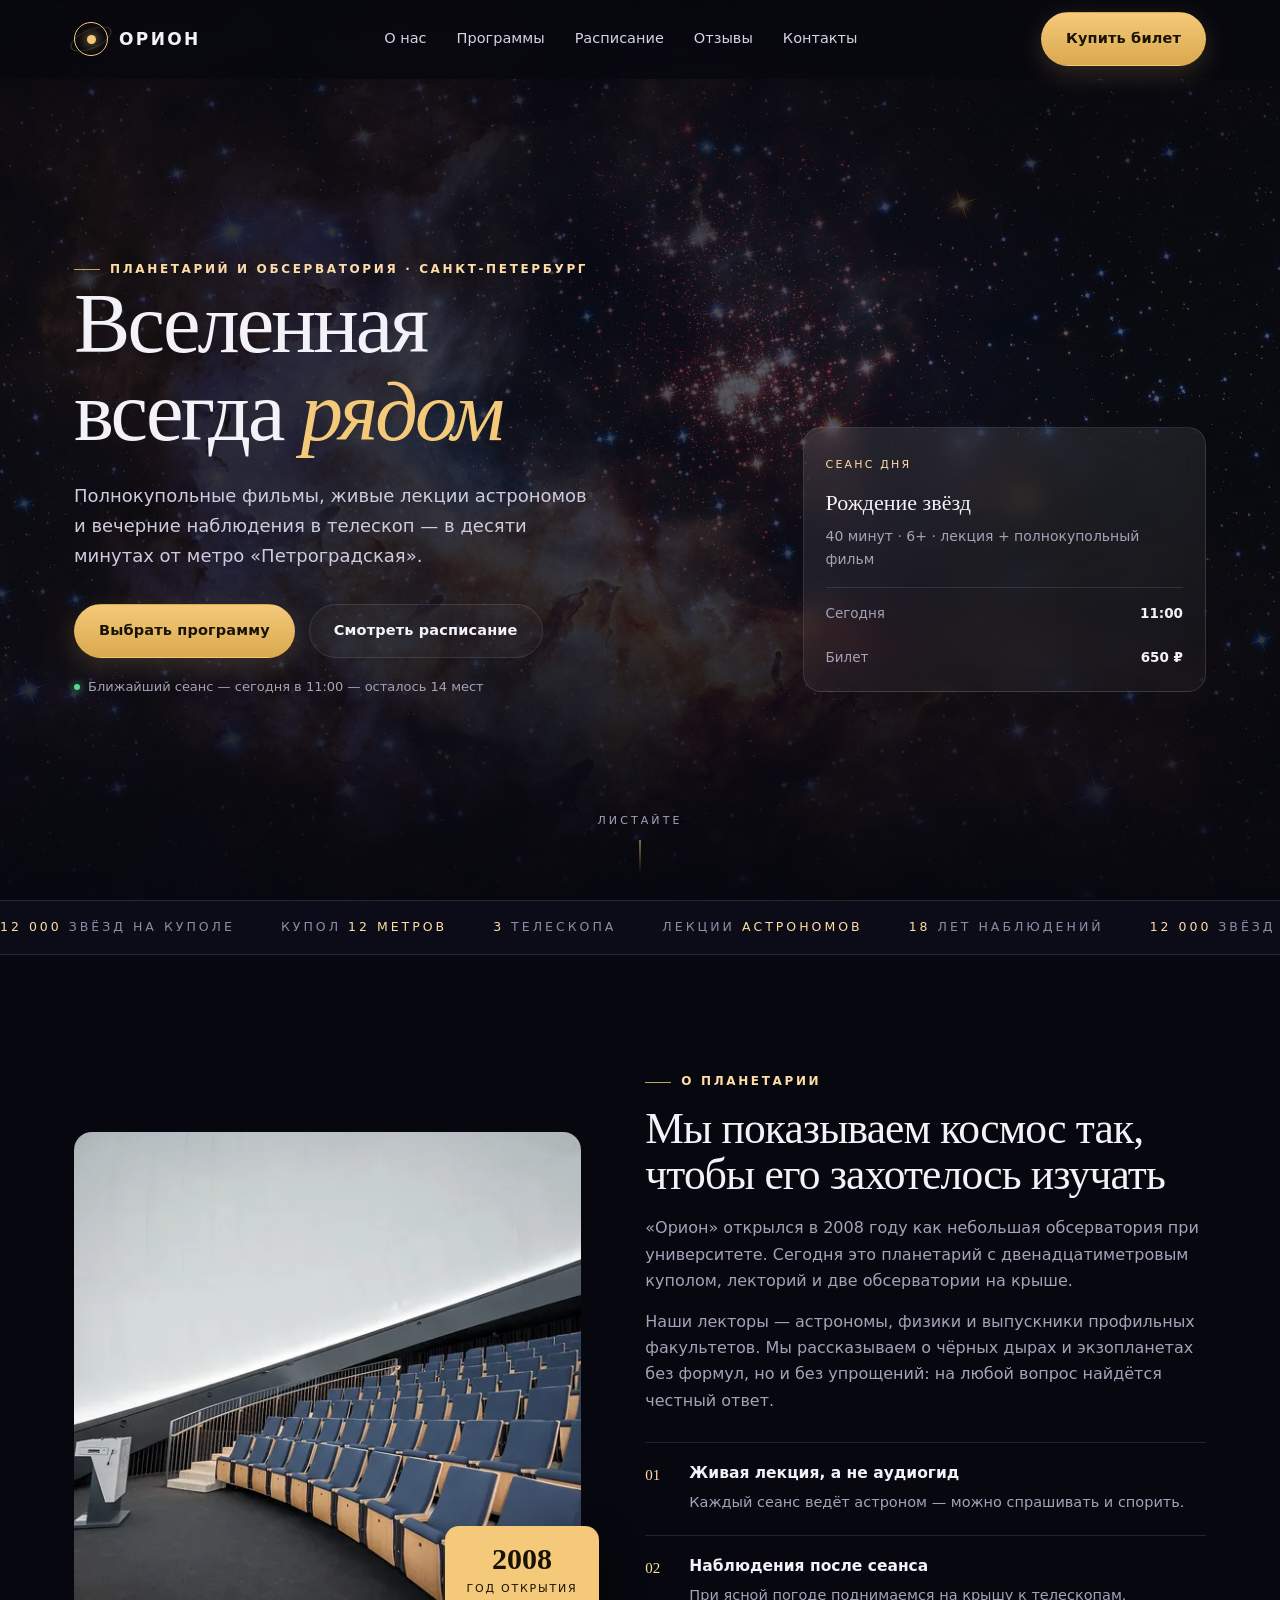
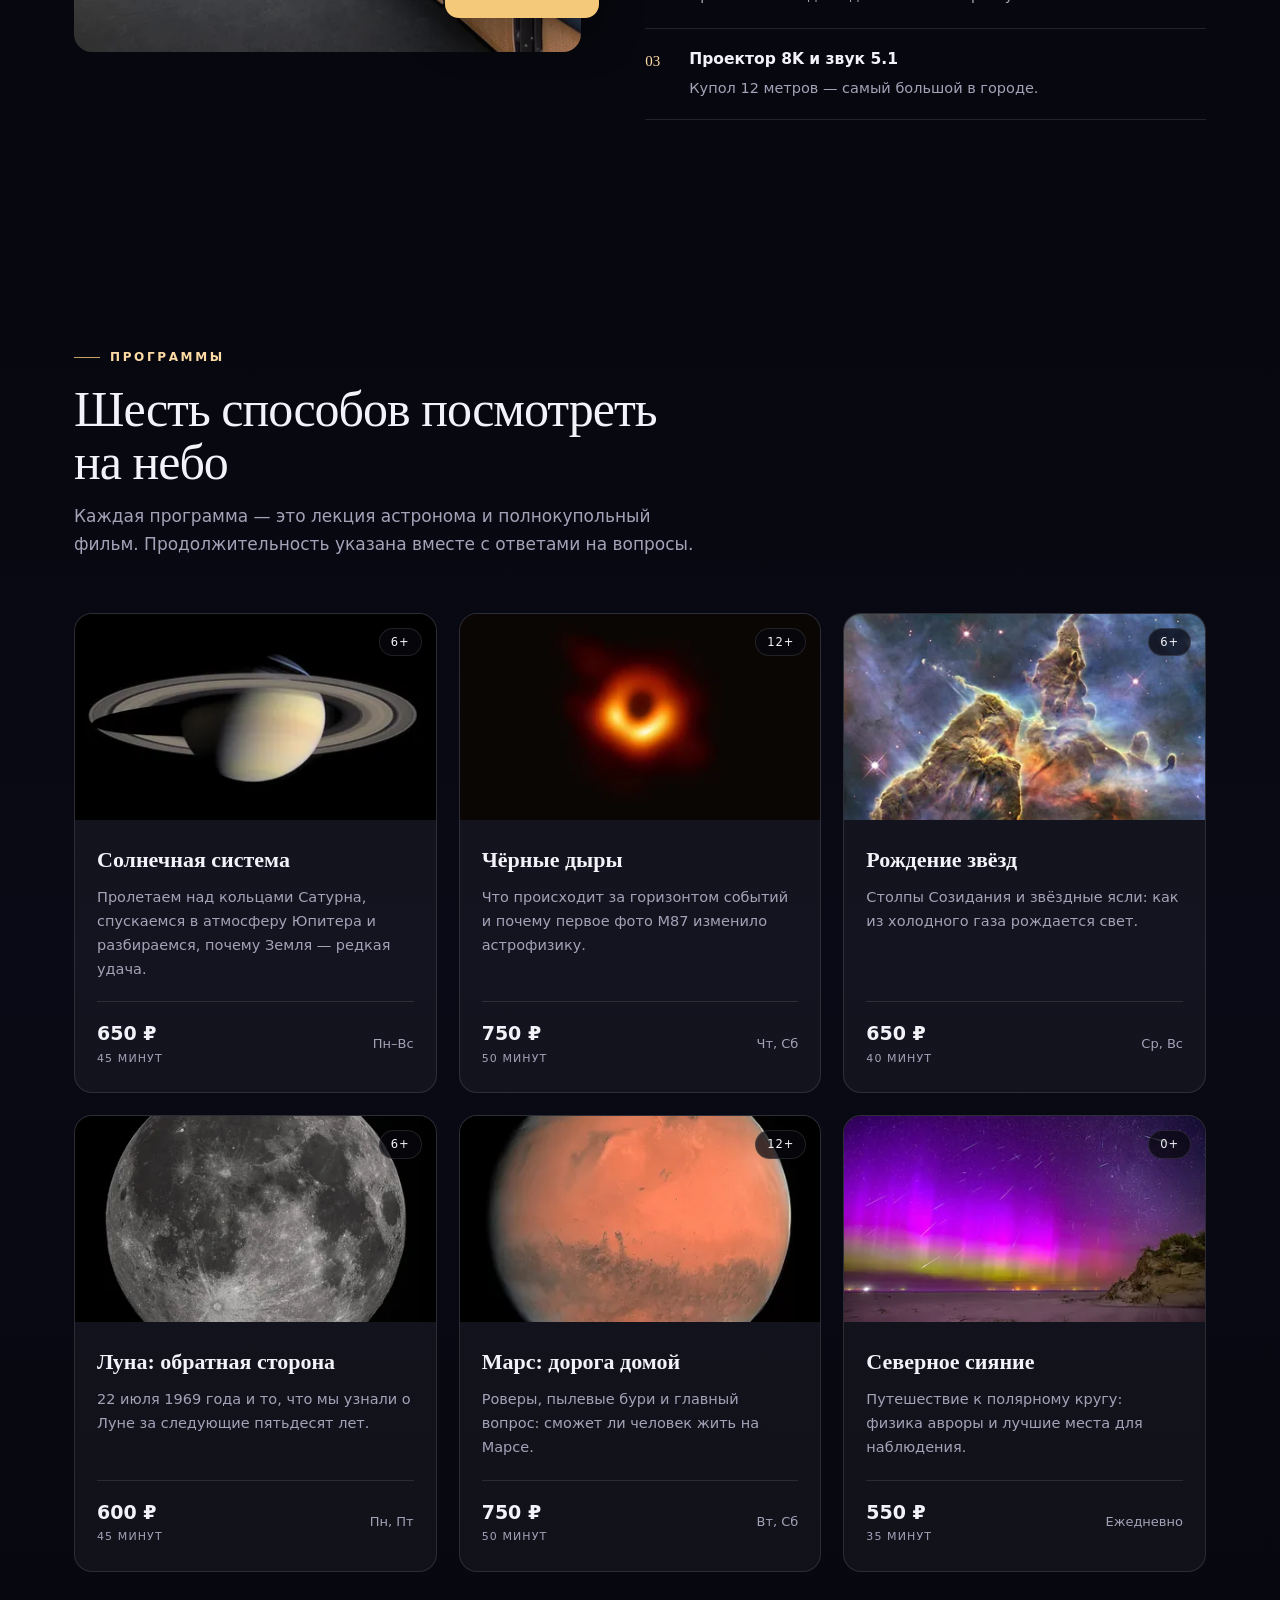
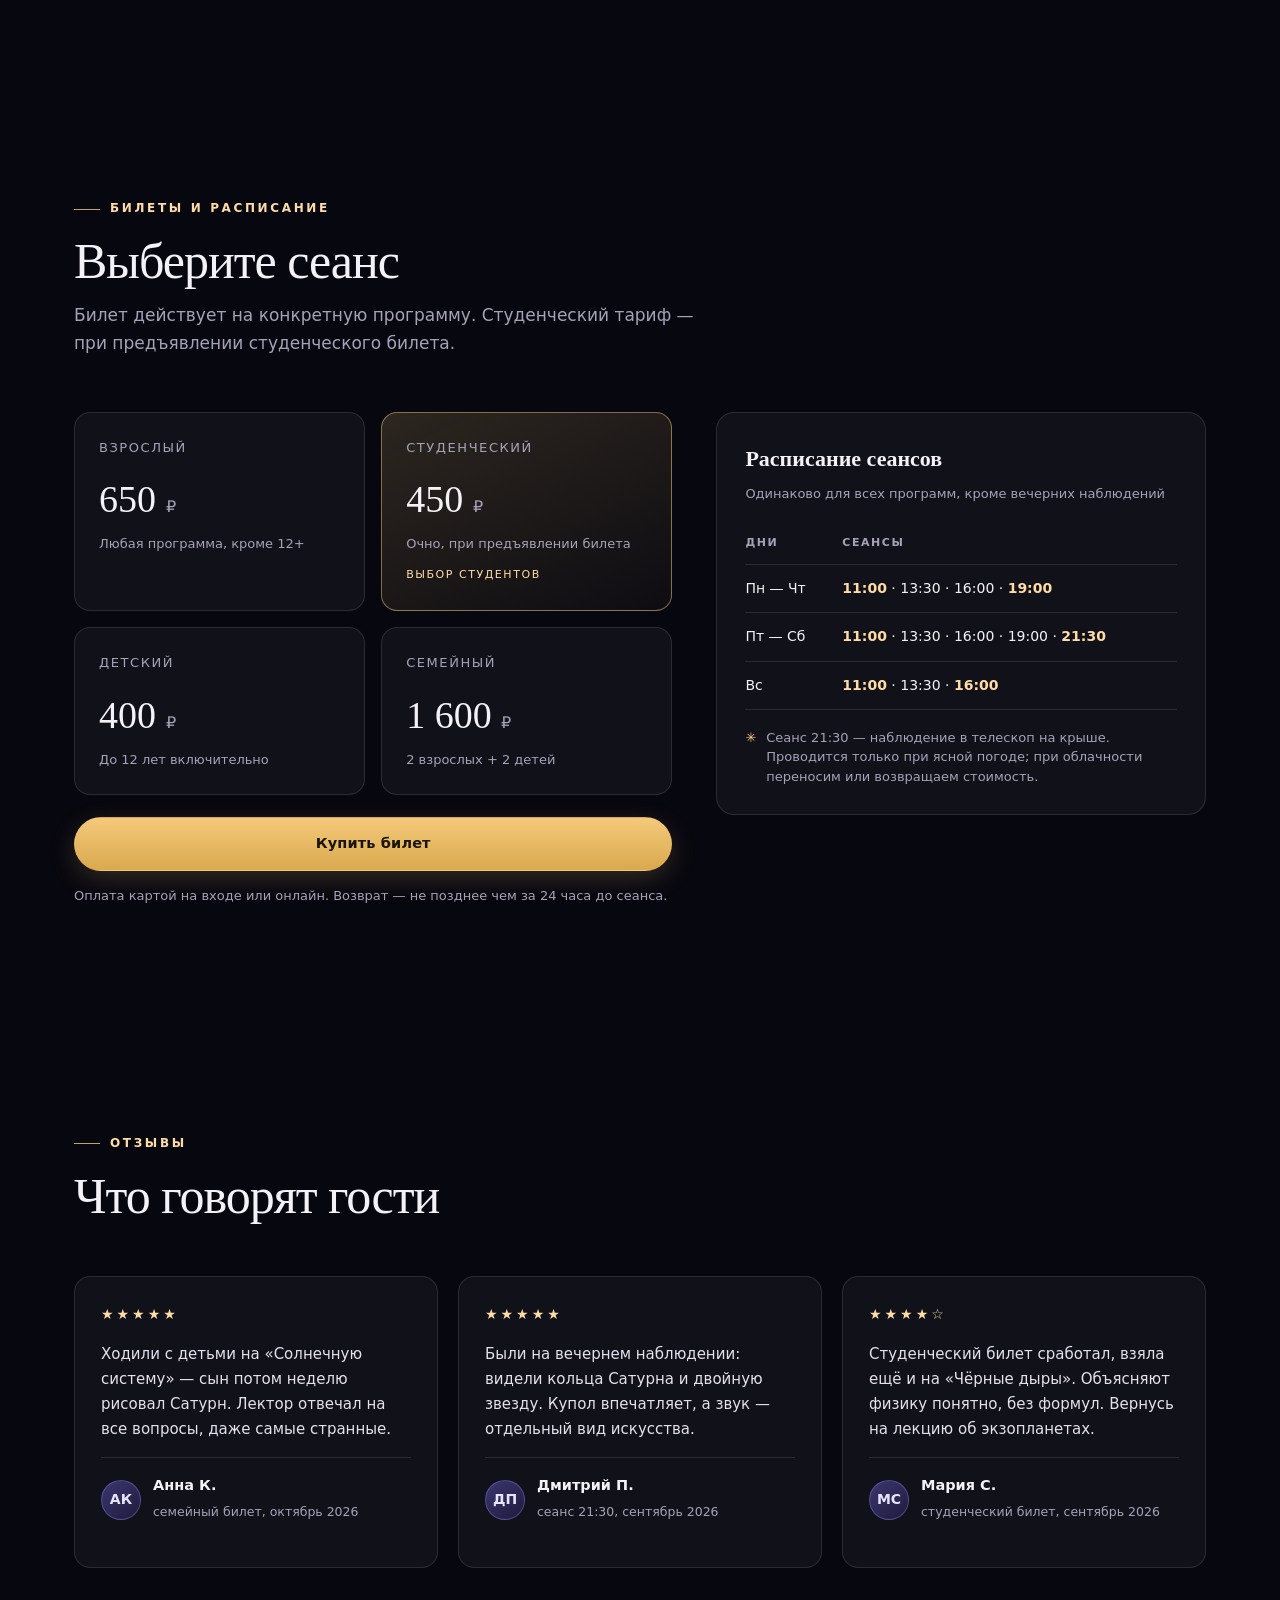
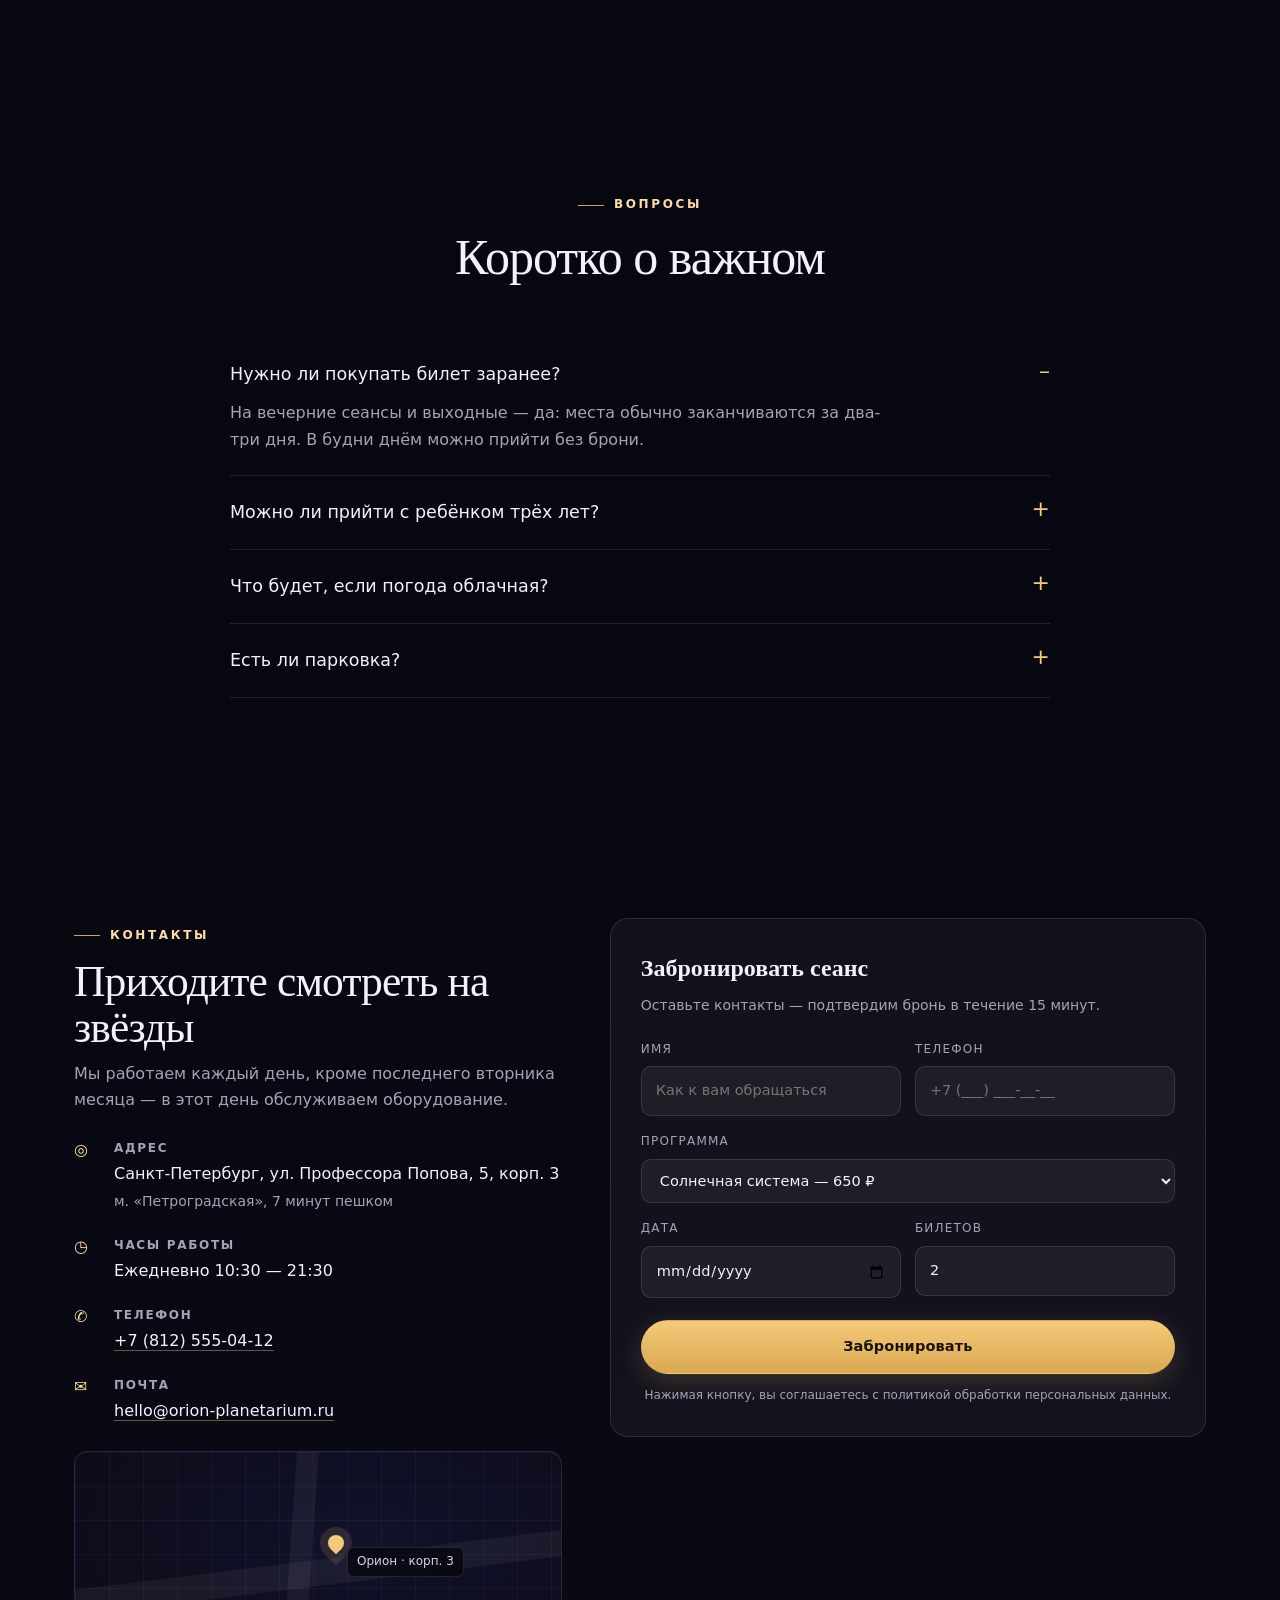
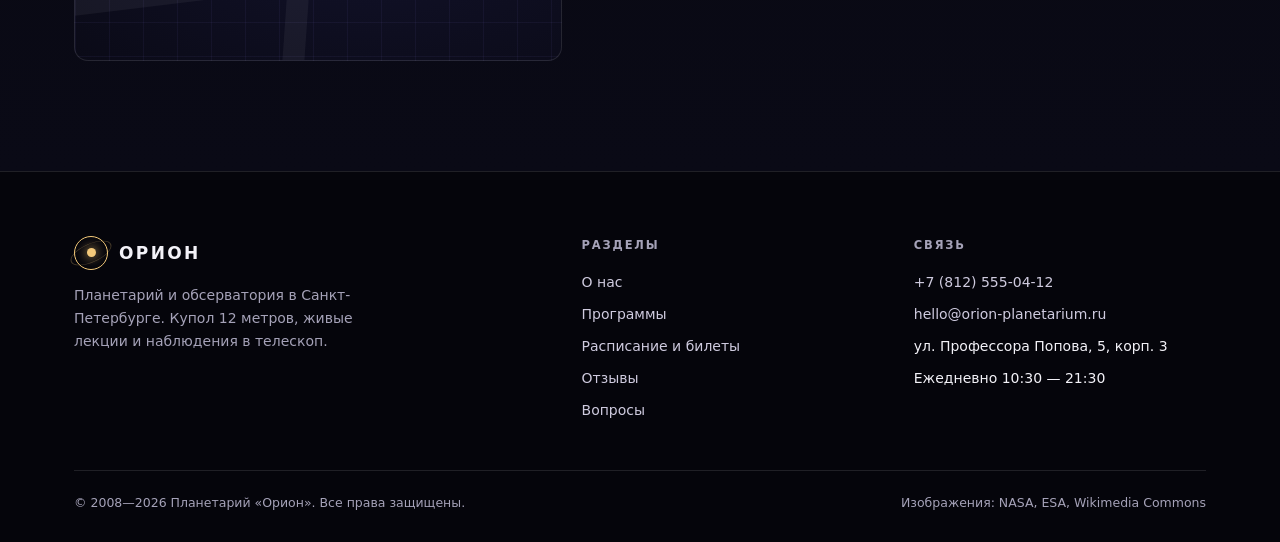
==== index.html @ 521458bb "внесены изменения в соответствии с прошлой работой" ====
<!DOCTYPE html>
<html lang="ru">
<head>
<meta charset="UTF-8">
<meta name="viewport" content="width=device-width, initial-scale=1.0">
<title>Планетарий «Орион» — вселенная всегда рядом</title>
<meta name="description" content="Планетарий и обсерватория «Орион» в Санкт-Петербурге: шесть полнокупольных программ, живые лекции астрономов и вечерние наблюдения в телескоп. Билеты от 400 ₽.">
<link rel="canonical" href="https://orion-planetarium.ru/">
<meta property="og:type" content="website">
<meta property="og:locale" content="ru_RU">
<meta property="og:site_name" content="Планетарий «Орион»">
<meta property="og:title" content="Планетарий «Орион» — вселенная всегда рядом">
<meta property="og:description" content="Шесть полнокупольных программ, лекции астрономов и наблюдения в телескоп. Санкт-Петербург, ул. Профессора Попова, 5.">
<meta property="og:image" content="https://orion-planetarium.ru/assets/og-orion.jpg">
<meta property="og:image:width" content="1200">
<meta property="og:image:height" content="630">
<meta property="og:image:alt" content="Туманность Вестерлунд 2 — звёздное небо в изображении планетария «Орион»">
<meta property="og:url" content="https://orion-planetarium.ru/">
<meta name="twitter:card" content="summary_large_image">
<meta name="twitter:title" content="Планетарий «Орион» — вселенная всегда рядом">
<meta name="twitter:description" content="Шесть полнокупольных программ, лекции астрономов и наблюдения в телескоп. Санкт-Петербург.">
<meta name="twitter:image" content="https://orion-planetarium.ru/assets/og-orion.jpg">
<meta name="twitter:image:alt" content="Туманность Вестерлунд 2 — звёздное небо в изображении планетария «Орион»">
<meta name="theme-color" content="#07070F">
<script type="application/ld+json">
{
  "@context": "https://schema.org",
  "@type": "LocalBusiness",
  "@id": "https://orion-planetarium.ru/#business",
  "name": "Планетарий «Орион»",
  "url": "https://orion-planetarium.ru/",
  "description": "Планетарий и обсерватория в Санкт-Петербурге",
  "image": "https://orion-planetarium.ru/assets/og-orion.jpg",
  "telephone": "+7-812-555-04-12",
  "email": "hello@orion-planetarium.ru",
  "address": {
    "@type": "PostalAddress",
    "streetAddress": "ул. Профессора Попова, 5, корп. 3",
    "addressLocality": "Санкт-Петербург",
    "addressRegion": "Санкт-Петербург",
    "addressCountry": "RU"
  },
  "openingHours": "Mo-Su 10:30-21:30",
  "priceRange": "400-1600 RUB",
  "currenciesAccepted": "RUB",
  "paymentAccepted": "Наличные, банковская карта",
  "publicAccess": true
}
</script>
<style>
  :root{
    --bg:#07070F;
    --bg-2:#0C0C18;
    --surface:rgba(255,255,255,.045);
    --surface-2:rgba(255,255,255,.075);
    --line:rgba(255,255,255,.11);
    --text:#F3F2F8;
    --muted:#A5A2B8;
    --gold:#F4C97A;
    --gold-text:#FFDCA6; /* осветлённый акцент для мелкого текста: 14.7:1 на --bg */
    --gold-deep:#D9A94E;
    --violet:#9B8CFF;
    --radius:18px;
    --max:1180px;
  }
  *{margin:0;padding:0;box-sizing:border-box}
  html{scroll-behavior:smooth}
  body{
    background:var(--bg);
    color:var(--text);
    font-family:"Segoe UI",system-ui,-apple-system,Roboto,Arial,sans-serif;
    font-size:16px;
    line-height:1.65;
    -webkit-font-smoothing:antialiased;
    overflow-x:hidden;
  }
  img{display:block;max-width:100%}
  picture{display:contents}
  a{color:inherit;text-decoration:none}
  button{font:inherit;cursor:pointer}
  .wrap{width:100%;max-width:var(--max);margin:0 auto;padding:0 24px}
  section[id]{scroll-margin-top:96px}
  .skip-link{
    position:fixed;top:10px;left:10px;z-index:100;
    padding:12px 18px;border-radius:10px;background:var(--gold);color:#1A1408;
    font-weight:600;transform:translateY(-160%);transition:transform .2s;
  }
  .skip-link:focus-visible{transform:none}
  .display{font-family:Georgia,"Times New Roman",serif;font-weight:400;letter-spacing:-.02em;line-height:1.05}
  .eyebrow{
    display:inline-flex;align-items:center;gap:10px;
    font-size:12px;letter-spacing:.22em;text-transform:uppercase;
    color:var(--gold-text);font-weight:600;
  }
  .eyebrow::before{content:"";width:26px;height:1px;background:var(--gold);opacity:.8}
  .section{padding:110px 0;position:relative}
  .section-head{max-width:640px;margin-bottom:54px}
  .section-head h2{font-size:clamp(30px,4vw,50px);margin:16px 0 14px}
  .section-head p{color:var(--muted);font-size:17px}

  /* ---------- HEADER ---------- */
  header{
    position:fixed;top:0;left:0;right:0;z-index:50;
    background:rgba(7,7,15,.72);
    backdrop-filter:blur(14px);
    -webkit-backdrop-filter:blur(14px);
    border-bottom:1px solid transparent;
    transition:background .3s,border-color .3s;
  }
  header.scrolled{background:rgba(7,7,15,.94);border-bottom-color:var(--line)}
  .nav{display:flex;align-items:center;justify-content:space-between;height:78px;gap:28px}
  .logo{display:flex;align-items:center;gap:11px;font-weight:600;letter-spacing:.02em}
  .logo .mark{
    width:34px;height:34px;border-radius:50%;
    border:1px solid var(--gold);
    display:grid;place-items:center;position:relative;
  }
  .logo .mark::after{content:"";width:9px;height:9px;border-radius:50%;background:var(--gold);box-shadow:0 0 12px var(--gold)}
  .logo .mark::before{content:"";position:absolute;inset:-6px;border-radius:50%;border:1px solid rgba(244,201,122,.28);transform:rotate(-24deg) scaleY(.42)}
  .logo b{font-size:17px;letter-spacing:.14em;text-transform:uppercase}
  nav ul{display:flex;gap:30px;list-style:none;font-size:14.5px;color:#D6D3E4}
  nav a{position:relative;padding:6px 0;transition:color .2s}
  nav a::after{content:"";position:absolute;left:0;bottom:0;height:1px;width:0;background:var(--gold);transition:width .25s}
  nav a:hover{color:var(--gold)}
  nav a:hover::after{width:100%}
  .btn{
    display:inline-flex;align-items:center;justify-content:center;gap:9px;
    padding:14px 24px;border-radius:999px;border:1px solid transparent;
    font-size:14.5px;font-weight:600;letter-spacing:.01em;
    transition:transform .2s,background .2s,border-color .2s,color .2s;
    white-space:nowrap;
  }
  .btn-gold{background:linear-gradient(180deg,var(--gold),var(--gold-deep));color:#1A1408;box-shadow:0 8px 26px rgba(244,201,122,.18)}
  .btn-gold:hover{transform:translateY(-2px);box-shadow:0 12px 30px rgba(244,201,122,.3)}
  .btn-ghost{border-color:var(--line);color:var(--text);background:rgba(255,255,255,.03)}
  .btn-ghost:hover{border-color:rgba(244,201,122,.6);color:var(--gold)}
  .burger{display:none;background:none;border:1px solid var(--line);border-radius:10px;padding:9px 11px;color:var(--text)}
  .burger span{display:block;width:20px;height:2px;background:currentColor;margin:4px 0;transition:.25s}

  /* ---------- HERO ---------- */
  .hero{
    position:relative;min-height:100vh;display:flex;align-items:center;
    padding:130px 0 80px;overflow:hidden;
  }
  .hero-bg{position:absolute;inset:0;z-index:0}
  .hero-bg img{width:100%;height:100%;object-fit:cover;object-position:center 40%;opacity:.62}
  .hero-bg::after{
    content:"";position:absolute;inset:0;
    background:
      radial-gradient(900px 520px at 18% 42%,rgba(7,7,15,.55),transparent 70%),
      linear-gradient(180deg,rgba(7,7,15,.86) 0%,rgba(7,7,15,.42) 42%,rgba(7,7,15,.96) 100%);
  }
  .hero .wrap{position:relative;z-index:2;display:grid;grid-template-columns:1.25fr .75fr;gap:56px;align-items:end}
  .hero h1{font-size:clamp(44px,6.6vw,86px);letter-spacing:-.035em}
  .hero h1 em{font-style:italic;color:var(--gold)}
  .hero p.lead{margin:24px 0 34px;max-width:520px;color:#CFCBDF;font-size:18px}
  .hero-actions{display:flex;gap:14px;flex-wrap:wrap;align-items:center}
  .hero-note{font-size:13px;color:var(--muted);margin-top:18px;display:flex;gap:8px;align-items:flex-start}
  .hero-note i{width:6px;height:6px;border-radius:50%;background:#59D68E;box-shadow:0 0 8px #59D68E;display:inline-block;flex:none;margin-top:8px}
  .next-card{
    background:linear-gradient(160deg,rgba(255,255,255,.10),rgba(255,255,255,.03));
    border:1px solid var(--line);border-radius:var(--radius);
    padding:22px;backdrop-filter:blur(12px);
    align-self:end;margin-bottom:6px;
  }
  .next-card .tag{font-size:11px;letter-spacing:.2em;text-transform:uppercase;color:var(--gold-text)}
  .next-card h2{font-family:Georgia,serif;font-weight:400;font-size:22px;margin:8px 0 4px}
  .next-card .meta{display:flex;justify-content:space-between;color:var(--muted);font-size:13.5px;border-top:1px solid var(--line);margin-top:16px;padding-top:14px}
  .next-card .meta b{color:var(--text);font-weight:600}
  .scroll-hint{position:absolute;left:50%;bottom:26px;transform:translateX(-50%);font-size:11px;letter-spacing:.28em;text-transform:uppercase;color:var(--muted);z-index:2}
  .scroll-hint::after{content:"";display:block;width:1px;height:34px;margin:10px auto 0;background:linear-gradient(var(--gold),transparent)}
  a:focus-visible,button:focus-visible,input:focus-visible,select:focus-visible,textarea:focus-visible,summary:focus-visible{
    outline:2px solid var(--gold-text);outline-offset:3px;
  }
  .reveal{opacity:0;transform:translateY(26px);transition:opacity .7s ease,transform .7s cubic-bezier(.22,1,.36,1)}
  .reveal.is-visible{opacity:1;transform:none}
  @media (prefers-reduced-motion:reduce){
    *,*::before,*::after{animation-duration:.01ms !important;animation-iteration-count:1 !important;transition-duration:.01ms !important;scroll-behavior:auto !important}
    .reveal{opacity:1;transform:none}
  }
  /* Если JS отключён, секции не должны оставаться невидимыми */
  </style>
  <noscript><style>.reveal{opacity:1;transform:none}</style></noscript>
  <style>

  /* ---------- TICKER ---------- */
  .ticker{border-top:1px solid var(--line);border-bottom:1px solid var(--line);background:var(--bg-2);overflow:hidden;padding:16px 0}
  .ticker-track{display:flex;gap:46px;width:max-content;animation:slide 34s linear infinite}
  .ticker span{font-size:12.5px;letter-spacing:.24em;text-transform:uppercase;color:#8F8BA6;white-space:nowrap}
  .ticker span b{color:var(--gold-text);font-weight:500}
  @keyframes slide{to{transform:translateX(-50%)}}

  /* ---------- ABOUT ---------- */
  .about-grid{display:grid;grid-template-columns:.95fr 1.05fr;gap:64px;align-items:center}
  .about-media{position:relative}
  .about-media img{border-radius:var(--radius);width:100%;height:520px;object-fit:cover;filter:saturate(.92)}
  .about-media .badge{
    position:absolute;right:-18px;bottom:34px;background:var(--gold);color:#191307;
    padding:18px 22px;border-radius:14px;text-align:center;box-shadow:0 18px 40px rgba(0,0,0,.45);
  }
  .about-media .badge b{display:block;font-family:Georgia,serif;font-size:30px;line-height:1}
  .about-media .badge span{font-size:11px;letter-spacing:.16em;text-transform:uppercase}
  .about-body h2{font-size:clamp(28px,3.4vw,44px);margin:14px 0 18px}
  .about-body p{color:var(--muted);margin-bottom:14px}
  .features{list-style:none;margin-top:28px;display:grid;gap:2px}
  .features li{display:flex;gap:16px;align-items:flex-start;padding:18px 0;border-top:1px solid var(--line)}
  .features li:last-child{border-bottom:1px solid var(--line)}
  .features .num{font-family:Georgia,serif;color:var(--gold-text);font-size:15px;min-width:28px;padding-top:2px}
  .features b{display:block;font-size:15.5px;margin-bottom:2px}
  .features span{color:var(--muted);font-size:14.5px}

  /* ---------- PROGRAMS ---------- */
  #programs{background:linear-gradient(180deg,var(--bg) 0%,#0A0A16 50%,var(--bg) 100%)}
  .cards{display:grid;grid-template-columns:repeat(3,1fr);gap:22px}
  .card{
    background:var(--surface);border:1px solid var(--line);border-radius:var(--radius);
    overflow:hidden;display:flex;flex-direction:column;
    transition:transform .3s,border-color .3s,background .3s;
  }
  .card:hover{transform:translateY(-6px);border-color:rgba(244,201,122,.45);background:var(--surface-2)}
  .card .thumb{position:relative;height:206px;overflow:hidden;background:#111}
  .card .thumb img{width:100%;height:100%;object-fit:cover;transition:transform .8s ease}
  .card:hover .thumb img{transform:scale(1.06)}
  .card .age{
    position:absolute;top:14px;right:14px;background:rgba(7,7,15,.72);
    border:1px solid var(--line);padding:4px 11px;border-radius:999px;font-size:11.5px;letter-spacing:.08em;
  }
  .card .body{padding:22px 22px 24px;display:flex;flex-direction:column;flex:1}
  .card h3{font-family:Georgia,serif;font-size:22px;margin-bottom:8px}
  .card p{color:var(--muted);font-size:14.5px;flex:1}
  .card .foot{display:flex;align-items:center;justify-content:space-between;margin-top:20px;padding-top:16px;border-top:1px solid var(--line)}
  .card .price{font-size:19px;font-weight:600}
  .card .price small{display:block;font-size:11px;color:var(--muted);font-weight:400;letter-spacing:.1em;text-transform:uppercase}
  .card .time{font-size:13px;color:var(--muted)}

  /* ---------- SCHEDULE / TICKETS ---------- */
  .tickets-grid{display:grid;grid-template-columns:1.1fr .9fr;gap:44px;align-items:start}
  .plans{display:grid;grid-template-columns:1fr 1fr;gap:16px}
  .plan{border:1px solid var(--line);border-radius:16px;padding:24px;background:var(--surface);transition:.25s}
  .plan:hover{border-color:rgba(244,201,122,.4)}
  .plan.featured{background:linear-gradient(155deg,rgba(244,201,122,.16),rgba(244,201,122,.03));border-color:rgba(244,201,122,.5)}
  .plan .name{font-size:13px;letter-spacing:.12em;text-transform:uppercase;color:var(--muted)}
  .plan .amount{font-family:Georgia,serif;font-size:38px;margin:10px 0 2px}
  .plan .amount small{font-size:16px;color:var(--muted);font-family:"Segoe UI",sans-serif}
  .plan .cond{font-size:13px;color:var(--muted)}
  .plan .flag{display:inline-block;margin-top:12px;font-size:11px;letter-spacing:.14em;text-transform:uppercase;color:var(--gold-text)}
  .schedule{background:var(--surface);border:1px solid var(--line);border-radius:var(--radius);padding:28px}
  .schedule h3{font-family:Georgia,serif;font-size:22px;margin-bottom:6px}
  .schedule .hint{font-size:13px;color:var(--muted);margin-bottom:18px}
  table{width:100%;border-collapse:collapse;font-size:14px}
  th,td{text-align:left;padding:12px 16px 12px 0;border-bottom:1px solid var(--line)}
  th:last-child,td:last-child{padding-right:0}
  td:first-child{white-space:nowrap}
  th{font-size:11px;letter-spacing:.14em;text-transform:uppercase;color:var(--muted);font-weight:600}
  td b{font-weight:600;color:var(--gold-text)}
  .schedule .note{display:flex;gap:10px;margin-top:18px;font-size:13px;color:var(--muted);line-height:1.5}
  .schedule .note i{color:var(--gold);font-style:normal}
  .cta-row{display:flex;gap:12px;margin-top:22px;flex-wrap:wrap}
  .cta-row .btn{flex:1}

  /* ---------- REVIEWS ---------- */
  .reviews{display:grid;grid-template-columns:repeat(3,1fr);gap:20px}
  .review{background:var(--surface);border:1px solid var(--line);border-radius:16px;padding:26px;display:flex;flex-direction:column;gap:16px}
  .review .stars{color:var(--gold-text);letter-spacing:3px;font-size:14px}
  .review blockquote{font-size:15px;color:#E4E1EE;flex:1}
  .review .who{display:flex;align-items:center;gap:12px;border-top:1px solid var(--line);padding-top:16px}
  .avatar{width:40px;height:40px;border-radius:50%;display:grid;place-items:center;font-size:14px;font-weight:600;background:linear-gradient(140deg,#3B3670,#1E1B3A);color:#E7E3FF;border:1px solid rgba(155,140,255,.35)}
  .review .who b{display:block;font-size:14.5px}
  .review .who span{font-size:12.5px;color:var(--muted)}

  /* ---------- FAQ ---------- */
  .faq{max-width:820px;margin:0 auto}
  details{border-bottom:1px solid var(--line);padding:22px 0}
  details summary{
    list-style:none;cursor:pointer;display:flex;justify-content:space-between;gap:20px;
    font-size:17.5px;font-weight:500;
  }
  details summary::-webkit-details-marker{display:none}
  details summary::after{content:"+";color:var(--gold);font-size:22px;line-height:1;transition:transform .25s}
  details[open] summary::after{content:"–"}
  details p{color:var(--muted);margin-top:12px;max-width:660px}

  /* ---------- CONTACTS ---------- */
  #contacts{background:linear-gradient(180deg,var(--bg),#0A0A16)}
  .contacts-grid{display:grid;grid-template-columns:.9fr 1.1fr;gap:48px;align-items:start}
  .contact-list{list-style:none;margin-top:26px;display:grid;gap:22px}
  .contact-list li{display:grid;grid-template-columns:26px 1fr;gap:14px}
  .contact-list .ico{color:var(--gold-text);font-size:16px;line-height:1.4}
  .contact-list b{display:block;font-size:12px;letter-spacing:.14em;text-transform:uppercase;color:var(--muted);font-weight:600;margin-bottom:2px}
  .contact-list a{border-bottom:1px solid rgba(244,201,122,.4)}
  .map{margin-top:26px;height:210px;border-radius:14px;border:1px solid var(--line);position:relative;overflow:hidden;background:
      linear-gradient(rgba(155,140,255,.06) 1px,transparent 1px) 0 0/100% 34px,
      linear-gradient(90deg,rgba(155,140,255,.06) 1px,transparent 1px) 0 0/34px 100%,
      radial-gradient(400px 200px at 60% 40%,#12122A,#0A0A16)}
  .map .road{position:absolute;left:-10%;top:52%;width:120%;height:26px;background:rgba(255,255,255,.05);transform:rotate(-7deg)}
  .map .road.v{left:44%;top:-10%;width:22px;height:130%;transform:rotate(4deg)}
  .map .pin{position:absolute;left:52%;top:40%;width:16px;height:16px;border-radius:50% 50% 50% 0;background:var(--gold);transform:rotate(-45deg);box-shadow:0 0 0 8px rgba(244,201,122,.12)}
  .map .label{position:absolute;left:56%;top:46%;font-size:12px;color:#D9D5E8;background:rgba(7,7,15,.8);padding:4px 9px;border-radius:6px;border:1px solid var(--line)}
  form{background:var(--surface);border:1px solid var(--line);border-radius:var(--radius);padding:30px}
  form h3{font-family:Georgia,serif;font-size:24px;margin-bottom:6px}
  form p.sub{color:var(--muted);font-size:14px;margin-bottom:22px}
  .field{margin-bottom:16px}
  .field label{display:block;font-size:12px;letter-spacing:.1em;text-transform:uppercase;color:var(--muted);margin-bottom:7px}
  .field input,.field select,.field textarea{
    width:100%;background:rgba(255,255,255,.05);border:1px solid var(--line);
    border-radius:10px;padding:12px 14px;color:var(--text);font:inherit;font-size:14.5px;
    transition:border-color .2s,background .2s;
  }
  .field input:focus,.field select:focus,.field textarea:focus{border-color:var(--gold);background:rgba(244,201,122,.06)}
  .row2{display:grid;grid-template-columns:1fr 1fr;gap:14px}
  form .btn{width:100%;margin-top:6px}
  form .privacy{font-size:12px;color:var(--muted);margin-top:12px;text-align:center}

  /* ---------- FOOTER ---------- */
  footer{border-top:1px solid var(--line);padding:64px 0 28px;background:#05050B}
  .foot-grid{display:grid;grid-template-columns:1.6fr 1fr 1fr;gap:40px}
  footer .logo{margin-bottom:14px}
  footer p{color:var(--muted);font-size:14px;max-width:280px}
  footer h4{font-size:11.5px;letter-spacing:.16em;text-transform:uppercase;color:var(--muted);margin-bottom:16px}
  footer ul{list-style:none;display:grid;gap:9px;font-size:14px}
  footer ul a{color:#CFCBDF;transition:color .2s}
  footer ul a:hover{color:var(--gold)}
  .foot-bottom{display:flex;justify-content:space-between;gap:20px;border-top:1px solid var(--line);margin-top:48px;padding-top:22px;font-size:12.5px;color:var(--muted);flex-wrap:wrap}

  /* ---------- RESPONSIVE ---------- */
  .next-card-slot{display:none}
  .next-card-slot:not(:empty){
    display:block;width:100%;max-width:var(--max);margin:0 auto;padding:0 24px 6px;
  }
  .next-card-slot .next-card{max-width:460px;margin:0}
  @media (max-width:1024px){
    .hero .wrap{grid-template-columns:1fr;gap:34px}
    .next-card{max-width:420px}
    .about-grid,.tickets-grid,.contacts-grid{grid-template-columns:1fr;gap:36px}
    .about-media img{height:400px}
    .cards,.reviews{grid-template-columns:1fr 1fr}
    .foot-grid{grid-template-columns:1fr 1fr}
  }
  @media (max-width:760px){
    .section{padding:72px 0}
    nav{position:absolute;top:78px;left:0;right:0;background:#08080F;border-bottom:1px solid var(--line);display:none}
    nav.open{display:block}
    nav ul{flex-direction:column;gap:0;padding:10px 24px 18px}
    nav li{border-bottom:1px solid var(--line)}
    nav a{display:block;padding:14px 0}
    .burger{display:block}
    .nav > .btn{display:none}
    .hero{padding-top:110px;min-height:auto}
    .hero h1{font-size:44px}
    .cards,.reviews,.plans,.row2{grid-template-columns:1fr}
    .about-media .badge{right:14px}
    .foot-grid{grid-template-columns:1fr}
    .scroll-hint{display:none}
  }
</style>
</head>
<body>

<a class="skip-link" href="#main">Перейти к содержанию</a>

<header id="header">
  <div class="wrap nav">
    <a href="#" class="logo"><span class="mark"></span><b>Орион</b></a>
    <nav id="nav" aria-label="Основная навигация">
      <ul>
        <li><a href="#about">О нас</a></li>
        <li><a href="#programs">Программы</a></li>
        <li><a href="#schedule">Расписание</a></li>
        <li><a href="#reviews">Отзывы</a></li>
        <li><a href="#contacts">Контакты</a></li>
      </ul>
    </nav>
    <a href="#schedule" class="btn btn-gold">Купить билет</a>
    <button class="burger" id="burger" aria-label="Открыть меню" aria-expanded="false" aria-controls="nav"><span></span><span></span><span></span></button>
  </div>
</header>

<main id="main" tabindex="-1">

<section class="hero" aria-labelledby="hero-title">
  <div class="hero-bg">
    <picture>
      <source type="image/webp" srcset="assets/hero-960.webp 960w, assets/hero-1920.webp 1920w" sizes="100vw">
      <img src="assets/hero.jpg" alt="Туманность Вестерлунд 2" width="1920" height="1439" fetchpriority="high" decoding="async">
    </picture>
  </div>
  <div class="wrap">
    <div>
      <span class="eyebrow">Планетарий и обсерватория · Санкт-Петербург</span>
      <h1 class="display" id="hero-title">Вселенная<br>всегда <em>рядом</em></h1>
      <p class="lead">Полнокупольные фильмы, живые лекции астрономов и вечерние наблюдения в телескоп — в десяти минутах от метро «Петроградская».</p>
      <div class="hero-actions">
        <a href="#programs" class="btn btn-gold">Выбрать программу</a>
        <a href="#schedule" class="btn btn-ghost">Смотреть расписание</a>
      </div>
      <div class="hero-note"><i aria-hidden="true"></i> <span id="heroNote">Ближайший сеанс — сегодня в 19:00 — осталось 14 мест</span></div>
    </div>
    <div class="next-card" id="nextCard">
      <span class="tag">Сеанс дня</span>
      <h2 id="nextTitle">Чёрные дыры</h2>
      <p id="nextInfo" style="color:var(--muted);font-size:14px">50 минут · 12+ · лекция + полнокупольный фильм</p>
      <div class="meta"><span id="nextWhen">Сегодня</span><b id="nextTime">19:00</b></div>
      <div class="meta" style="border-top:none;padding-top:6px"><span>Билет</span><b id="nextPrice">750 ₽</b></div>
    </div>
  </div>
  <div class="scroll-hint">Листайте</div>
</section>

<div class="ticker">
  <div class="ticker-track">
    <span><b>12 000</b> звёзд на куполе</span>
    <span>Купол <b>12 метров</b></span>
    <span><b>3</b> телескопа</span>
    <span>Лекции <b>астрономов</b></span>
    <span><b>18</b> лет наблюдений</span>
    <span><b>12 000</b> звёзд на куполе</span>
    <span>Купол <b>12 метров</b></span>
    <span><b>3</b> телескопа</span>
    <span>Лекции <b>астрономов</b></span>
    <span><b>18</b> лет наблюдений</span>
  </div>
</div>

<section class="section reveal" id="about">
  <div class="wrap about-grid">
    <div class="about-media">
      <picture>
        <source type="image/webp" srcset="assets/dome-800.webp 800w, assets/dome-1600.webp 1600w" sizes="(max-width: 1024px) 92vw, 44vw">
        <img src="assets/dome.jpg" alt="Зал планетария с куполом" width="1920" height="1280" loading="lazy" decoding="async">
      </picture>
      <div class="badge"><b>2008</b><span>год открытия</span></div>
    </div>
    <div class="about-body">
      <span class="eyebrow">О планетарии</span>
      <h2 class="display">Мы показываем космос так, чтобы его захотелось изучать</h2>
      <p>«Орион» открылся в 2008 году как небольшая обсерватория при университете. Сегодня это планетарий с двенадцатиметровым куполом, лекторий и две обсерватории на крыше.</p>
      <p>Наши лекторы — астрономы, физики и выпускники профильных факультетов. Мы рассказываем о чёрных дырах и экзопланетах без формул, но и без упрощений: на любой вопрос найдётся честный ответ.</p>
      <ul class="features">
        <li><span class="num">01</span><div><b>Живая лекция, а не аудиогид</b><span>Каждый сеанс ведёт астроном — можно спрашивать и спорить.</span></div></li>
        <li><span class="num">02</span><div><b>Наблюдения после сеанса</b><span>При ясной погоде поднимаемся на крышу к телескопам.</span></div></li>
        <li><span class="num">03</span><div><b>Проектор 8K и звук 5.1</b><span>Купол 12 метров — самый большой в городе.</span></div></li>
      </ul>
    </div>
  </div>
</section>

<section class="section reveal" id="programs">
  <div class="wrap">
    <div class="section-head">
      <span class="eyebrow">Программы</span>
      <h2 class="display">Шесть способов посмотреть на небо</h2>
      <p>Каждая программа — это лекция астронома и полнокупольный фильм. Продолжительность указана вместе с ответами на вопросы.</p>
    </div>
    <div class="cards">
      <article class="card" data-program="solar">
        <div class="thumb">
          <picture>
            <source type="image/webp" srcset="assets/prog-saturn-400.webp 400w, assets/prog-saturn-800.webp 800w" sizes="(max-width: 760px) 92vw, (max-width: 1024px) 46vw, 360px">
            <img src="assets/prog-saturn.jpg" alt="Сатурн и его кольца, снимок аппарата Cassini" width="1280" height="654" loading="lazy" decoding="async">
          </picture>
          <span class="age">6+</span>
        </div>
        <div class="body">
          <h3>Солнечная система</h3>
          <p>Пролетаем над кольцами Сатурна, спускаемся в атмосферу Юпитера и разбираемся, почему Земля — редкая удача.</p>
          <div class="foot"><div class="price">650 ₽<small>45 минут</small></div><span class="time">Пн–Вс</span></div>
        </div>
      </article>
      <article class="card" data-program="blackhole">
        <div class="thumb">
          <picture>
            <source type="image/webp" srcset="assets/prog-blackhole-400.webp 400w, assets/prog-blackhole-800.webp 800w" sizes="(max-width: 760px) 92vw, (max-width: 1024px) 46vw, 360px">
            <img src="assets/prog-blackhole.jpg" alt="Тень чёрной дыры в центре галактики M87" width="1280" height="746" loading="lazy" decoding="async">
          </picture>
          <span class="age">12+</span>
        </div>
        <div class="body">
          <h3>Чёрные дыры</h3>
          <p>Что происходит за горизонтом событий и почему первое фото M87 изменило астрофизику.</p>
          <div class="foot"><div class="price">750 ₽<small>50 минут</small></div><span class="time">Чт, Сб</span></div>
        </div>
      </article>
      <article class="card" data-program="stars">
        <div class="thumb">
          <picture>
            <source type="image/webp" srcset="assets/prog-stars-400.webp 400w, assets/prog-stars-800.webp 800w" sizes="(max-width: 760px) 92vw, (max-width: 1024px) 46vw, 360px">
            <img src="assets/prog-stars.jpg" alt="Столпы Созидания в туманности Киля" width="1280" height="1178" loading="lazy" decoding="async">
          </picture>
          <span class="age">6+</span>
        </div>
        <div class="body">
          <h3>Рождение звёзд</h3>
          <p>Столпы Созидания и звёздные ясли: как из холодного газа рождается свет.</p>
          <div class="foot"><div class="price">650 ₽<small>40 минут</small></div><span class="time">Ср, Вс</span></div>
        </div>
      </article>
      <article class="card" data-program="moon">
        <div class="thumb">
          <picture>
            <source type="image/webp" srcset="assets/prog-moon-400.webp 400w, assets/prog-moon-800.webp 800w" sizes="(max-width: 760px) 92vw, (max-width: 1024px) 46vw, 360px">
            <img src="assets/prog-moon.jpg" alt="Полная Луна, снимок с высоким разрешением" width="1280" height="1216" loading="lazy" decoding="async">
          </picture>
          <span class="age">6+</span>
        </div>
        <div class="body">
          <h3>Луна: обратная сторона</h3>
          <p>22 июля 1969 года и то, что мы узнали о Луне за следующие пятьдесят лет.</p>
          <div class="foot"><div class="price">600 ₽<small>45 минут</small></div><span class="time">Пн, Пт</span></div>
        </div>
      </article>
      <article class="card" data-program="mars">
        <div class="thumb">
          <picture>
            <source type="image/webp" srcset="assets/prog-mars-400.webp 400w, assets/prog-mars-800.webp 800w" sizes="(max-width: 760px) 92vw, (max-width: 1024px) 46vw, 360px">
            <img src="assets/prog-mars.jpg" alt="Марс в естественных цветах, снимок аппарата OSIRIS" width="1280" height="1280" loading="lazy" decoding="async">
          </picture>
          <span class="age">12+</span>
        </div>
        <div class="body">
          <h3>Марс: дорога домой</h3>
          <p>Роверы, пылевые бури и главный вопрос: сможет ли человек жить на Марсе.</p>
          <div class="foot"><div class="price">750 ₽<small>50 минут</small></div><span class="time">Вт, Сб</span></div>
        </div>
      </article>
      <article class="card" data-program="aurora">
        <div class="thumb">
          <picture>
            <source type="image/webp" srcset="assets/prog-aurora-400.webp 400w, assets/prog-aurora-800.webp 800w" sizes="(max-width: 760px) 92vw, (max-width: 1024px) 46vw, 360px">
            <img src="assets/prog-aurora.jpg" alt="Северное сияние над побережьем" width="1280" height="852" loading="lazy" decoding="async">
          </picture>
          <span class="age">0+</span>
        </div>
        <div class="body">
          <h3>Северное сияние</h3>
          <p>Путешествие к полярному кругу: физика авроры и лучшие места для наблюдения.</p>
          <div class="foot"><div class="price">550 ₽<small>35 минут</small></div><span class="time">Ежедневно</span></div>
        </div>
      </article>
    </div>
  </div>
</section>

<div class="next-card-slot" id="nextCardSlot"></div>

<section class="section reveal" id="schedule">
  <div class="wrap">
    <div class="section-head">
      <span class="eyebrow">Билеты и расписание</span>
      <h2 class="display">Выберите сеанс</h2>
      <p>Билет действует на конкретную программу. Студенческий тариф — при предъявлении студенческого билета.</p>
    </div>
    <div class="tickets-grid">
      <div>
        <div class="plans">
          <div class="plan">
            <div class="name">Взрослый</div>
            <div class="amount">650 <small>₽</small></div>
            <div class="cond">Любая программа, кроме 12+</div>
          </div>
          <div class="plan featured">
            <div class="name">Студенческий</div>
            <div class="amount">450 <small>₽</small></div>
            <div class="cond">Очно, при предъявлении билета</div>
            <span class="flag">Выбор студентов</span>
          </div>
          <div class="plan">
            <div class="name">Детский</div>
            <div class="amount">400 <small>₽</small></div>
            <div class="cond">До 12 лет включительно</div>
          </div>
          <div class="plan">
            <div class="name">Семейный</div>
            <div class="amount">1 600 <small>₽</small></div>
            <div class="cond">2 взрослых + 2 детей</div>
          </div>
        </div>
        <div class="cta-row">
          <a href="#contacts" class="btn btn-gold">Купить билет</a>
        </div>
        <p style="font-size:13px;color:var(--muted);margin-top:14px">Оплата картой на входе или онлайн. Возврат — не позднее чем за 24 часа до сеанса.</p>
      </div>
      <div class="schedule">
        <h3>Расписание сеансов</h3>
        <p class="hint">Одинаково для всех программ, кроме вечерних наблюдений</p>
        <table>
          <thead><tr><th>Дни</th><th>Сеансы</th></tr></thead>
          <tbody id="scheduleBody">
            <tr><td>Пн — Чт</td><td><b>11:00</b> · 13:30 · 16:00 · <b>19:00</b></td></tr>
            <tr><td>Пт — Сб</td><td><b>11:00</b> · 13:30 · 16:00 · 19:00 · <b>21:30</b></td></tr>
            <tr><td>Вс</td><td><b>11:00</b> · 13:30 · 16:00</td></tr>
          </tbody>
        </table>
        <div class="note"><i>✳</i><span>Сеанс 21:30 — наблюдение в телескоп на крыше. Проводится только при ясной погоде; при облачности переносим или возвращаем стоимость.</span></div>
      </div>
    </div>
  </div>
</section>

<section class="section reveal" id="reviews">
  <div class="wrap">
    <div class="section-head">
      <span class="eyebrow">Отзывы</span>
      <h2 class="display">Что говорят гости</h2>
    </div>
    <div class="reviews">
      <article class="review" itemscope itemtype="https://schema.org/Review">
        <div class="stars" role="img" aria-label="Оценка 5 из 5" itemprop="reviewRating" itemscope itemtype="https://schema.org/Rating">
          <meta itemprop="ratingValue" content="5"><meta itemprop="bestRating" content="5">★★★★★
        </div>
        <blockquote itemprop="reviewBody">Ходили с детьми на «Солнечную систему» — сын потом неделю рисовал Сатурн. Лектор отвечал на все вопросы, даже самые странные.</blockquote>
        <div class="who" itemprop="author" itemscope itemtype="https://schema.org/Person">
          <div class="avatar" aria-hidden="true">АК</div>
          <div><b itemprop="name">Анна К.</b><span>семейный билет, <time itemprop="datePublished" datetime="2026-10">октябрь 2026</time></span></div>
        </div>
        <div itemprop="itemReviewed" itemscope itemtype="https://schema.org/LocalBusiness">
          <meta itemprop="name" content="Планетарий «Орион»">
          <meta itemprop="url" content="https://orion-planetarium.ru/">
        </div>
      </article>
      <article class="review" itemscope itemtype="https://schema.org/Review">
        <div class="stars" role="img" aria-label="Оценка 5 из 5" itemprop="reviewRating" itemscope itemtype="https://schema.org/Rating">
          <meta itemprop="ratingValue" content="5"><meta itemprop="bestRating" content="5">★★★★★
        </div>
        <blockquote itemprop="reviewBody">Были на вечернем наблюдении: видели кольца Сатурна и двойную звезду. Купол впечатляет, а звук — отдельный вид искусства.</blockquote>
        <div class="who" itemprop="author" itemscope itemtype="https://schema.org/Person">
          <div class="avatar" aria-hidden="true">ДП</div>
          <div><b itemprop="name">Дмитрий П.</b><span>сеанс 21:30, <time itemprop="datePublished" datetime="2026-09">сентябрь 2026</time></span></div>
        </div>
        <div itemprop="itemReviewed" itemscope itemtype="https://schema.org/LocalBusiness">
          <meta itemprop="name" content="Планетарий «Орион»">
          <meta itemprop="url" content="https://orion-planetarium.ru/">
        </div>
      </article>
      <article class="review" itemscope itemtype="https://schema.org/Review">
        <div class="stars" role="img" aria-label="Оценка 4 из 5" itemprop="reviewRating" itemscope itemtype="https://schema.org/Rating">
          <meta itemprop="ratingValue" content="4"><meta itemprop="bestRating" content="5">★★★★☆
        </div>
        <blockquote itemprop="reviewBody">Студенческий билет сработал, взяла ещё и на «Чёрные дыры». Объясняют физику понятно, без формул. Вернусь на лекцию об экзопланетах.</blockquote>
        <div class="who" itemprop="author" itemscope itemtype="https://schema.org/Person">
          <div class="avatar" aria-hidden="true">МС</div>
          <div><b itemprop="name">Мария С.</b><span>студенческий билет, <time itemprop="datePublished" datetime="2026-09">сентябрь 2026</time></span></div>
        </div>
        <div itemprop="itemReviewed" itemscope itemtype="https://schema.org/LocalBusiness">
          <meta itemprop="name" content="Планетарий «Орион»">
          <meta itemprop="url" content="https://orion-planetarium.ru/">
        </div>
      </article>
    </div>
  </div>
</section>

<section class="section reveal" id="faq">
  <div class="wrap">
    <div class="section-head" style="margin-left:auto;margin-right:auto;text-align:center">
      <span class="eyebrow">Вопросы</span>
      <h2 class="display">Коротко о важном</h2>
    </div>
    <div class="faq">
      <details open>
        <summary>Нужно ли покупать билет заранее?</summary>
        <p>На вечерние сеансы и выходные — да: места обычно заканчиваются за два-три дня. В будни днём можно прийти без брони.</p>
      </details>
      <details>
        <summary>Можно ли прийти с ребёнком трёх лет?</summary>
        <p>Да, программы 0+ и 6+ адаптированы для детей. Учтите, что в зале темно, а звук в куполе громче обычного.</p>
      </details>
      <details>
        <summary>Что будет, если погода облачная?</summary>
        <p>Наблюдения в телескоп мы переносим на другой день или возвращаем стоимость той части билета, которая относится к наблюдению.</p>
      </details>
      <details>
        <summary>Есть ли парковка?</summary>
        <p>Да, бесплатная парковка на 40 мест, въезд с улицы Профессора Попова. В вечерние часы места обычно есть.</p>
      </details>
    </div>
  </div>
</section>

<section class="section reveal" id="contacts">
  <div class="wrap contacts-grid">
    <div>
      <span class="eyebrow">Контакты</span>
      <h2 class="display" style="font-size:clamp(28px,3.4vw,44px);margin:14px 0 10px">Приходите смотреть на звёзды</h2>
      <p style="color:var(--muted)">Мы работаем каждый день, кроме последнего вторника месяца — в этот день обслуживаем оборудование.</p>
      <ul class="contact-list">
        <li><span class="ico">◎</span><div><b>Адрес</b>Санкт-Петербург, ул. Профессора Попова, 5, корп. 3<br><span style="color:var(--muted);font-size:14px">м. «Петроградская», 7 минут пешком</span></div></li>
        <li><span class="ico">◷</span><div><b>Часы работы</b>Ежедневно 10:30 — 21:30</div></li>
        <li><span class="ico">✆</span><div><b>Телефон</b><a href="tel:+78125550412">+7 (812) 555-04-12</a></div></li>
        <li><span class="ico">✉</span><div><b>Почта</b><a href="mailto:hello@orion-planetarium.ru">hello@orion-planetarium.ru</a></div></li>
      </ul>
      <div class="map" role="img" aria-label="Схема расположения: Санкт-Петербург, улица Профессора Попова, 5, корпус 3">
        <div class="road" aria-hidden="true"></div><div class="road v" aria-hidden="true"></div>
        <div class="pin" aria-hidden="true"></div><div class="label">Орион · корп. 3</div>
      </div>
    </div>
    <form action="#" method="post">
      <h3>Забронировать сеанс</h3>
      <p class="sub">Оставьте контакты — подтвердим бронь в течение 15 минут.</p>
      <div class="row2">
        <div class="field"><label for="name">Имя</label><input id="name" name="name" type="text" autocomplete="name" placeholder="Как к вам обращаться" required></div>
        <div class="field"><label for="phone">Телефон</label><input id="phone" name="phone" type="tel" autocomplete="tel" inputmode="tel" placeholder="+7 (___) ___-__-__" required></div>
      </div>
      <div class="field"><label for="prog">Программа</label>
        <select id="prog" name="program">
          <option>Солнечная система — 650 ₽</option>
          <option>Чёрные дыры — 750 ₽</option>
          <option>Рождение звёзд — 650 ₽</option>
          <option>Луна: обратная сторона — 600 ₽</option>
          <option>Марс: дорога домой — 750 ₽</option>
          <option>Северное сияние — 550 ₽</option>
        </select>
      </div>
      <div class="row2">
        <div class="field"><label for="date">Дата</label><input id="date" name="date" type="date"></div>
        <div class="field"><label for="count">Билетов</label><input id="count" name="tickets" type="number" min="1" max="10" value="2"></div>
      </div>
      <button class="btn btn-gold" type="submit">Забронировать</button>
      <p class="privacy">Нажимая кнопку, вы соглашаетесь с политикой обработки персональных данных.</p>
    </form>
  </div>
</section>

</main>

<footer>
  <div class="wrap">
    <div class="foot-grid">
      <div>
        <a href="#" class="logo"><span class="mark"></span><b>Орион</b></a>
        <p>Планетарий и обсерватория в Санкт-Петербурге. Купол 12 метров, живые лекции и наблюдения в телескоп.</p>
      </div>
      <div>
        <h4>Разделы</h4>
        <ul>
          <li><a href="#about">О нас</a></li>
          <li><a href="#programs">Программы</a></li>
          <li><a href="#schedule">Расписание и билеты</a></li>
          <li><a href="#reviews">Отзывы</a></li>
          <li><a href="#faq">Вопросы</a></li>
        </ul>
      </div>
      <div>
        <h4>Связь</h4>
        <ul>
          <li><a href="tel:+78125550412">+7 (812) 555-04-12</a></li>
          <li><a href="mailto:hello@orion-planetarium.ru">hello@orion-planetarium.ru</a></li>
          <li>ул. Профессора Попова, 5, корп. 3</li>
          <li>Ежедневно 10:30 — 21:30</li>
        </ul>
      </div>
    </div>
    <div class="foot-bottom">
      <span>© 2008—2026 Планетарий «Орион». Все права защищены.</span>
      <span>Изображения: NASA, ESA, Wikimedia Commons</span>
    </div>
  </div>
</footer>

<script>
  /* ---------- ЕДИНЫЙ ИСТОЧНИК ДАННЫХ ----------
     Расписание и программы описаны один раз здесь.
     Из этого объекта строятся: таблица расписания, карточка «Сеанс дня»,
     подписи дней в карточках программ и список в форме бронирования. */
  const PROGRAMS = [
    { id:'solar',     title:'Солнечная система',     price:650, duration:'45 минут', age:'6+',  days:[1,2,3,4,5,6,0], label:'Пн–Вс' },
    { id:'blackhole', title:'Чёрные дыры',           price:750, duration:'50 минут', age:'12+', days:[4,6],           label:'Чт, Сб' },
    { id:'stars',     title:'Рождение звёзд',        price:650, duration:'40 минут', age:'6+',  days:[3,0],           label:'Ср, Вс' },
    { id:'moon',      title:'Луна: обратная сторона',price:600, duration:'45 минут', age:'6+',  days:[1,5],           label:'Пн, Пт' },
    { id:'mars',      title:'Марс: дорога домой',    price:750, duration:'50 минут', age:'12+', days:[2,6],           label:'Вт, Сб' },
    { id:'aurora',    title:'Северное сияние',       price:550, duration:'35 минут', age:'0+',  days:[1,2,3,4,5,6,0], label:'Ежедневно' }
  ];
  const SCHEDULE = {
    1:['11:00','13:30','16:00','19:00'],           // понедельник
    2:['11:00','13:30','16:00','19:00'],           // вторник
    3:['11:00','13:30','16:00','19:00'],           // среда
    4:['11:00','13:30','16:00','19:00'],           // четверг
    5:['11:00','13:30','16:00','19:00','21:30'],   // пятница
    6:['11:00','13:30','16:00','19:00','21:30'],   // суббота
    0:['11:00','13:30','16:00']                    // воскресенье
  };
  const DAY_SHORT = ['Вс','Пн','Вт','Ср','Чт','Пт','Сб'];
  const DAY_FULL  = ['воскресенье','понедельник','вторник','среда','четверг','пятница','суббота'];
  const DAY_ORDER = [1,2,3,4,5,6,0];

  // --- Таблица расписания ---
  function renderScheduleTable() {
    const body = document.getElementById('scheduleBody');
    if (!body) return;
    const groups = [];
    DAY_ORDER.forEach(day => {
      const key = SCHEDULE[day].join('|');
      const last = groups[groups.length - 1];
      if (last && last.key === key) last.days.push(day);
      else groups.push({ key, days:[day], times:SCHEDULE[day] });
    });
    body.innerHTML = groups.map(g => {
      const label = g.days.length === 1
        ? DAY_SHORT[g.days[0]]
        : DAY_SHORT[g.days[0]] + ' — ' + DAY_SHORT[g.days[g.days.length - 1]];
      const times = g.times.map((t, i) =>
        (i === 0 || i === g.times.length - 1) ? '<b>' + t + '</b>' : t
      ).join(' · ');
      return '<tr><td>' + label + '</td><td>' + times + '</td></tr>';
    }).join('');
  }

  // --- Ближайший сеанс ---
  function getNextSession(now) {
    for (let add = 0; add < 8; add++) {
      const day = new Date(now.getFullYear(), now.getMonth(), now.getDate() + add);
      const wd = day.getDay();
      for (const t of (SCHEDULE[wd] || [])) {
        const [h, m] = t.split(':').map(Number);
        const slot = new Date(day.getFullYear(), day.getMonth(), day.getDate(), h, m);
        if (slot > now) return { slot, wd, add };
      }
    }
    return null;
  }

  function pickProgram(wd) {
    const preferred = ['blackhole', 'mars', 'stars', 'solar', 'moon', 'aurora'];
    for (const id of preferred) {
      const p = PROGRAMS.find(x => x.id === id);
      if (p && p.days.includes(wd)) return p;
    }
    return PROGRAMS[0];
  }

  function renderNextSession() {
    const next = getNextSession(new Date());
    if (!next) return;
    const program = pickProgram(next.wd);
    const time = String(next.slot.getHours()).padStart(2, '0') + ':' + String(next.slot.getMinutes()).padStart(2, '0');
    const whenCard = next.add === 0 ? 'Сегодня' : next.add === 1 ? 'Завтра' : DAY_SHORT[next.wd];
    const whenNote = next.add === 0 ? 'сегодня' : next.add === 1 ? 'завтра' : 'в ' + DAY_FULL[next.wd];

    const set = (id, text) => { const el = document.getElementById(id); if (el) el.textContent = text; };
    set('nextTitle', program.title);
    set('nextInfo', program.duration + ' · ' + program.age + ' · лекция + полнокупольный фильм');
    set('nextWhen', whenCard);
    set('nextTime', time);
    set('nextPrice', program.price + ' ₽');
    set('heroNote', 'Ближайший сеанс — ' + whenNote + ' в ' + time + ' — осталось 14 мест');
    const tag = document.querySelector('#nextCard .tag');
    if (tag) tag.textContent = next.add === 0 ? 'Сеанс дня' : 'Ближайший сеанс';
  }

  // --- Подписи дней в карточках программ и список программ в форме ---
  function renderPrograms() {
    PROGRAMS.forEach(p => {
      const card = document.querySelector('.card[data-program="' + p.id + '"]');
      if (card) {
        const time = card.querySelector('.time');
        if (time) time.textContent = p.label;
      }
    });
    const select = document.getElementById('prog');
    if (select) {
      select.innerHTML = PROGRAMS.map(p =>
        '<option value="' + p.id + '">' + p.title + ' — ' + p.price + ' ₽</option>'
      ).join('');
    }
  }

  renderScheduleTable();
  renderNextSession();
  renderPrograms();

  /* ---------- ШАПКА И МОБИЛЬНОЕ МЕНЮ ---------- */
  const header = document.getElementById('header');
  const nav = document.getElementById('nav');
  const burger = document.getElementById('burger');

  function setMenu(open) {
    nav.classList.toggle('open', open);
    burger.setAttribute('aria-expanded', String(open));
    burger.setAttribute('aria-label', open ? 'Закрыть меню' : 'Открыть меню');
  }

  burger.addEventListener('click', () => setMenu(!nav.classList.contains('open')));
  document.addEventListener('keydown', e => {
    if (e.key === 'Escape' && nav.classList.contains('open')) {
      setMenu(false);
      burger.focus();
    }
  });
  nav.querySelectorAll('a').forEach(a => a.addEventListener('click', () => setMenu(false)));
  window.addEventListener('scroll', () => {
    header.classList.toggle('scrolled', window.scrollY > 20);
  });

  /* ---------- «СЕАНС ДНЯ» НА МОБИЛЬНЫХ: ПОСЛЕ ПРОГРАММ ---------- */
  const nextCard = document.getElementById('nextCard');
  const nextSlot = document.getElementById('nextCardSlot');
  const heroColumn = nextCard.parentElement;
  const mobile = window.matchMedia('(max-width: 760px)');

  function placeNextCard() {
    const target = mobile.matches ? nextSlot : heroColumn;
    if (target && nextCard.parentElement !== target) target.appendChild(nextCard);
  }
  if (mobile.addEventListener) mobile.addEventListener('change', placeNextCard);
  else if (mobile.addListener) mobile.addListener(placeNextCard);
  placeNextCard();

  /* ---------- ПЛАВНОЕ ПОЯВЛЕНИЕ СЕКЦИЙ ---------- */
  const reduced = window.matchMedia('(prefers-reduced-motion: reduce)').matches;
  const blocks = document.querySelectorAll('.reveal');
  if (reduced || !('IntersectionObserver' in window)) {
    blocks.forEach(el => el.classList.add('is-visible'));
  } else {
    const io = new IntersectionObserver((entries) => {
      entries.forEach(entry => {
        if (entry.isIntersecting) {
          entry.target.classList.add('is-visible');
          io.unobserve(entry.target);
        }
      });
    }, { threshold: 0.12, rootMargin: '0px 0px -60px 0px' });
    blocks.forEach(el => io.observe(el));
  }
</script>
</body>
</html>
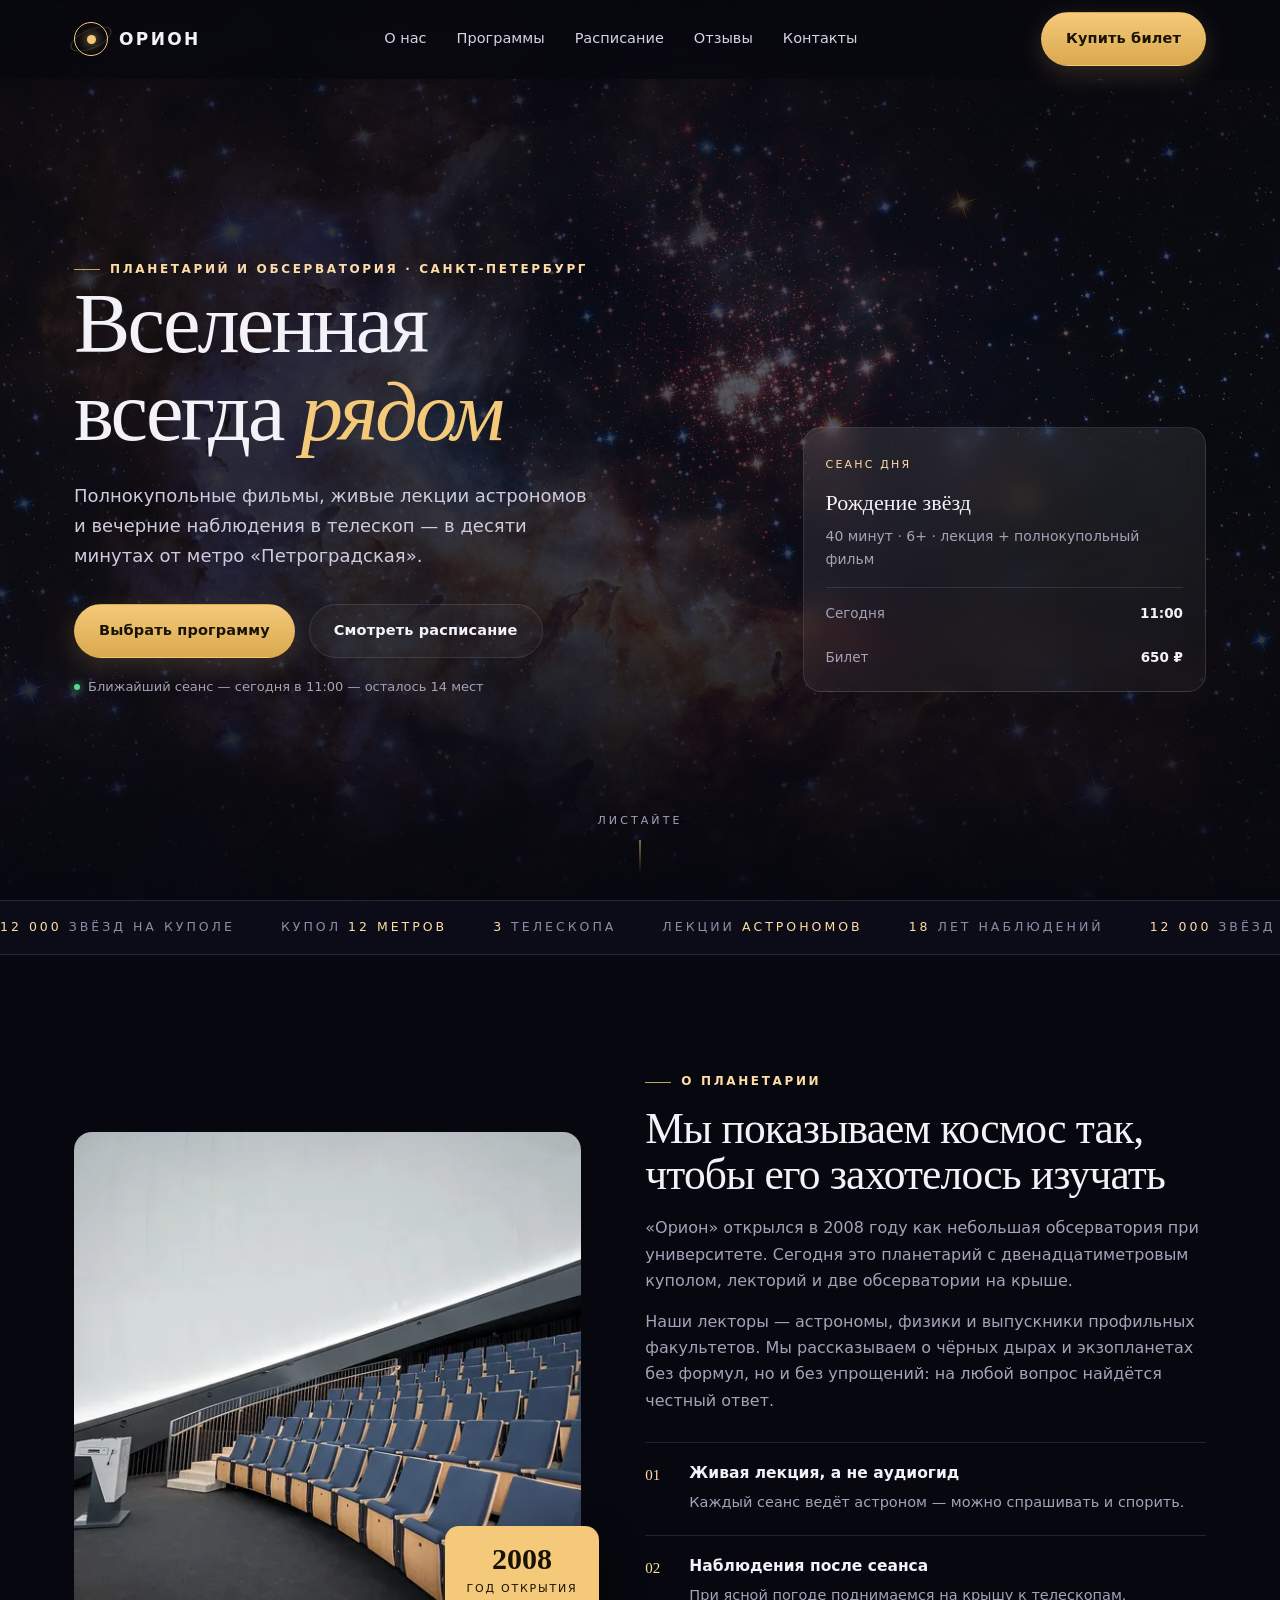
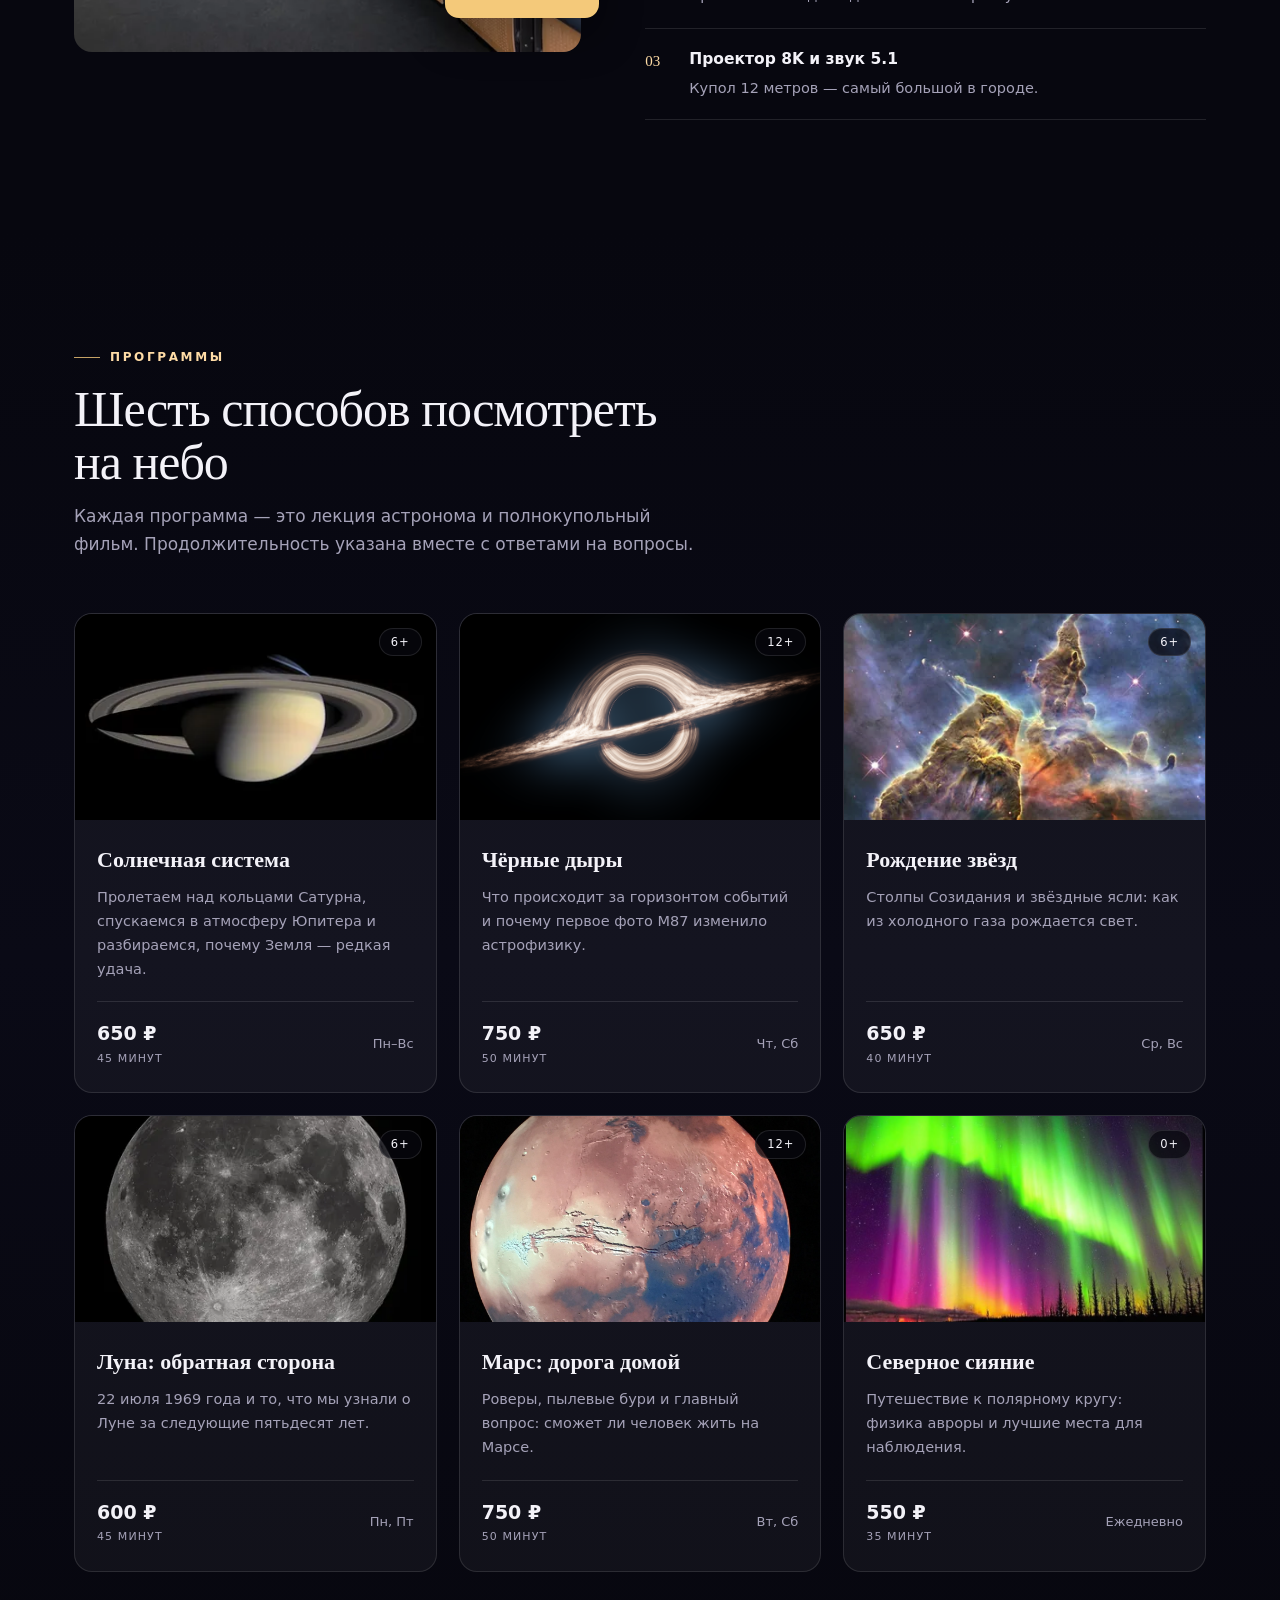
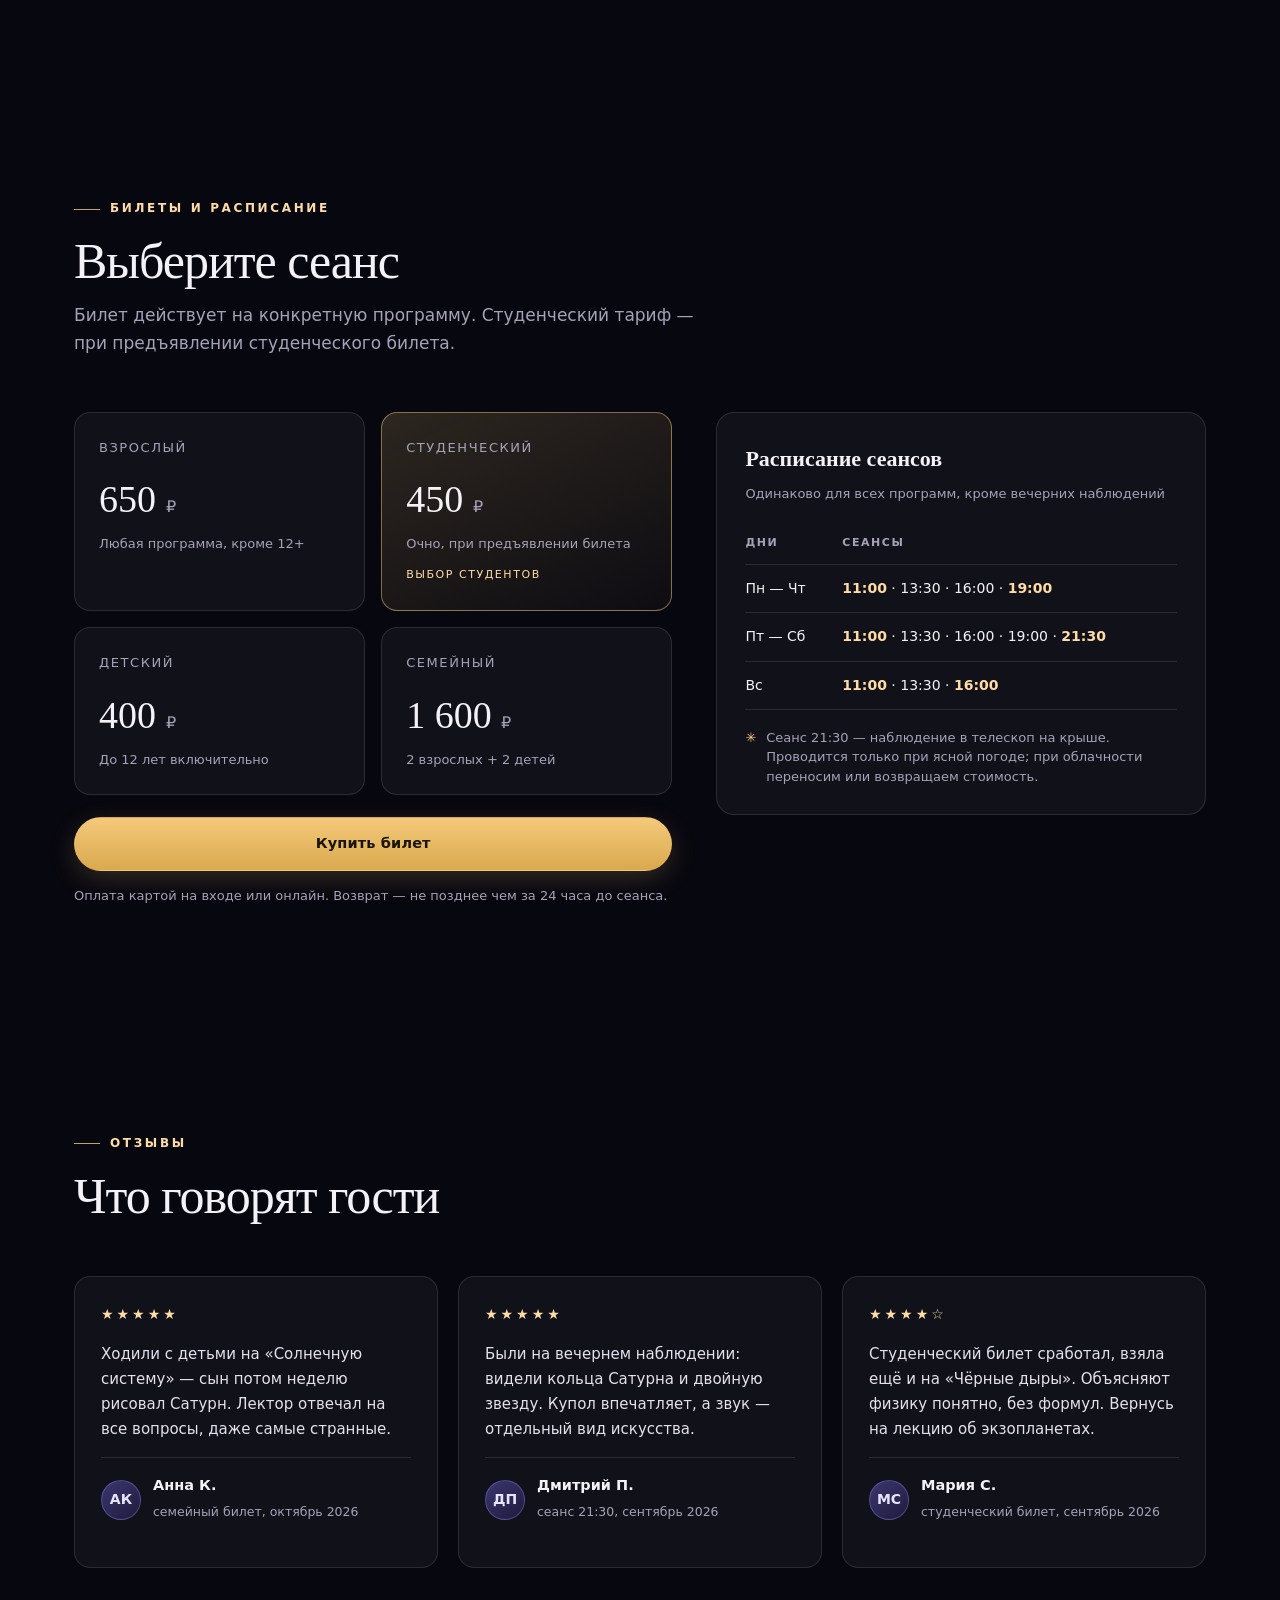
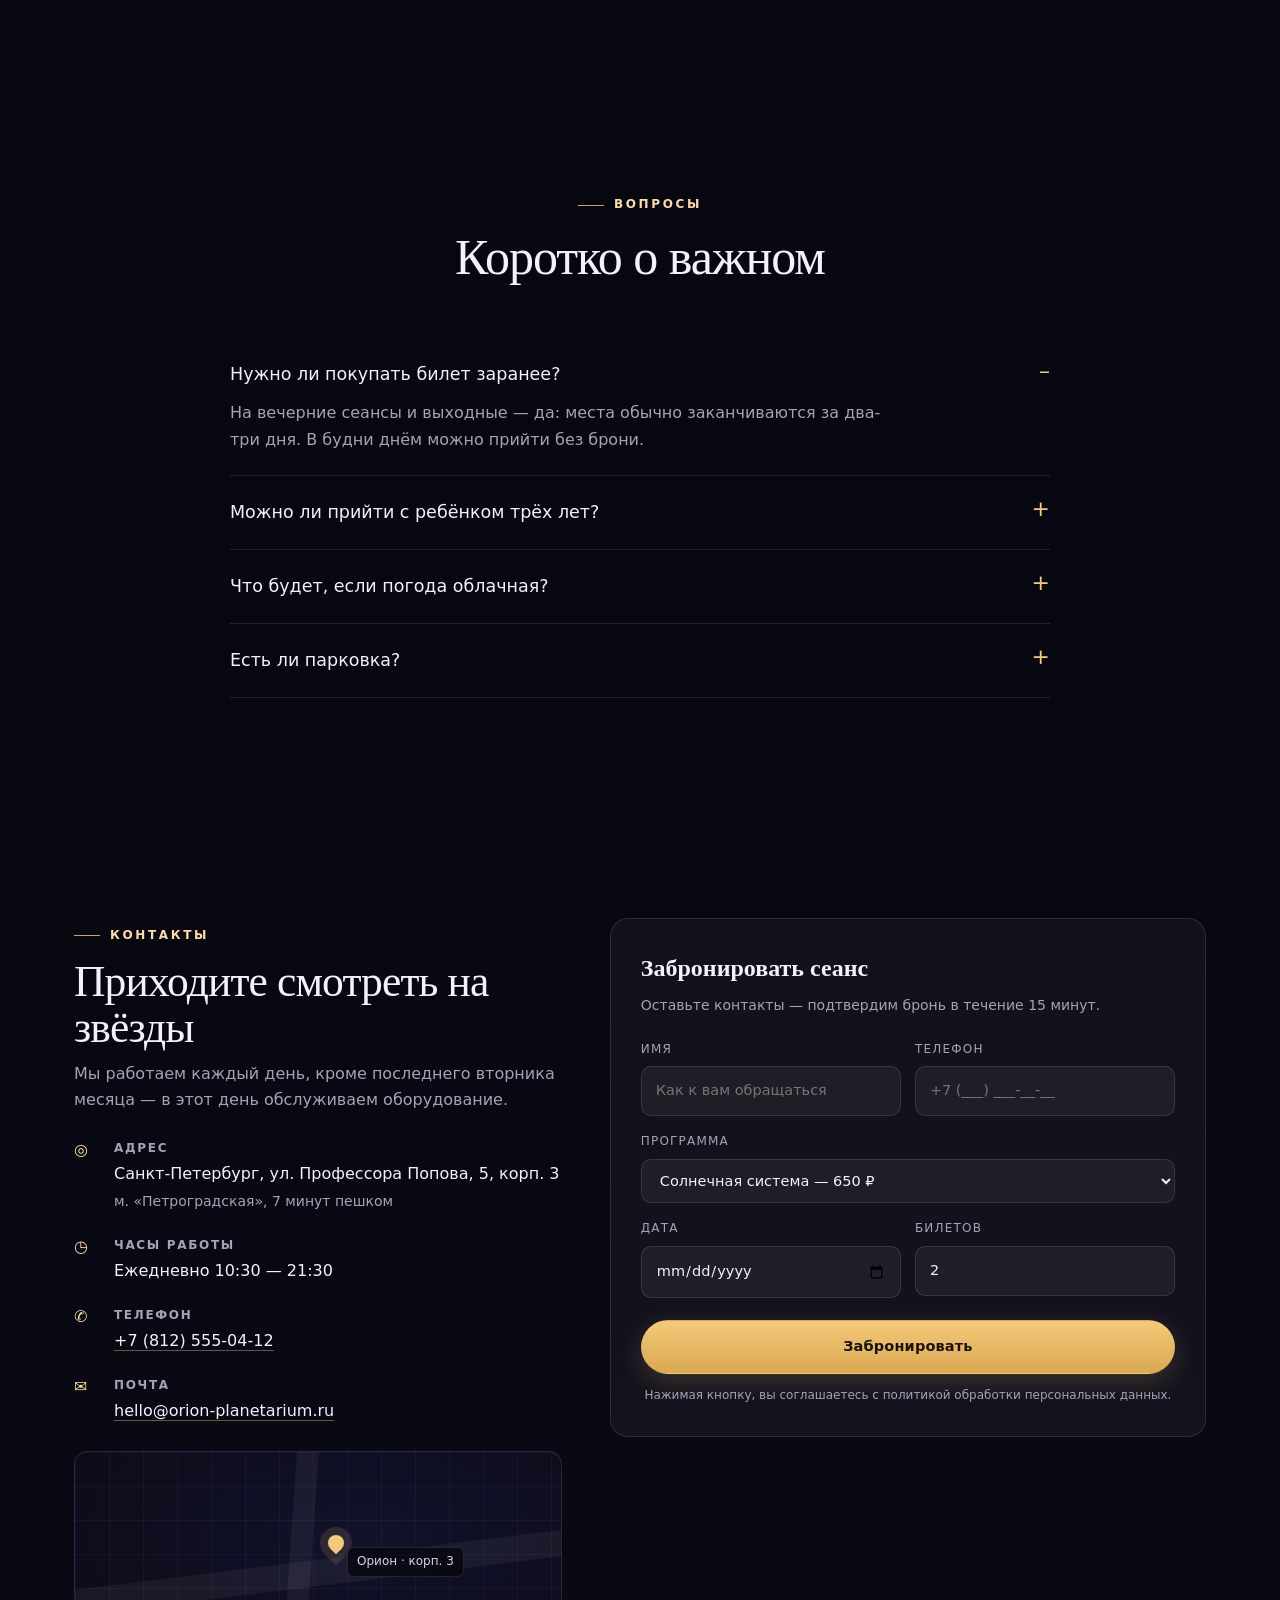
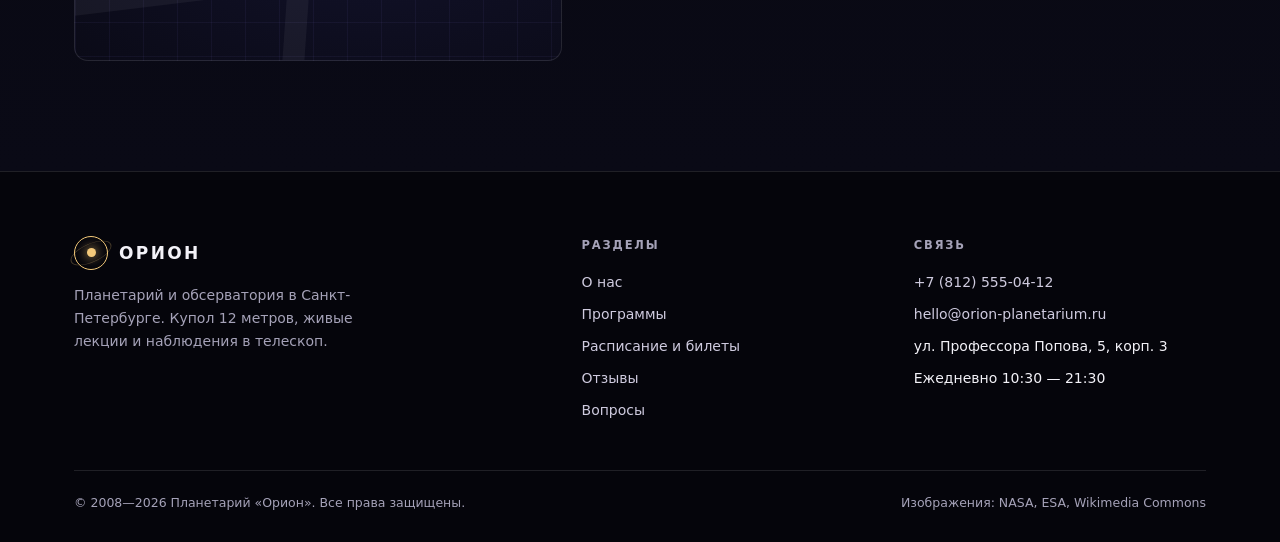
==== commit e90f489f: "new design" ====
--- a/index.html
+++ b/index.html
@@ -469,8 +469,7 @@
       <article class="card" data-program="blackhole">
         <div class="thumb">
           <picture>
-            <source type="image/webp" srcset="assets/prog-blackhole-400.webp 400w, assets/prog-blackhole-800.webp 800w" sizes="(max-width: 760px) 92vw, (max-width: 1024px) 46vw, 360px">
-            <img src="assets/prog-blackhole.jpg" alt="Тень чёрной дыры в центре галактики M87" width="1280" height="746" loading="lazy" decoding="async">
+            <img src="assets/bbef87be46.png" alt="Тень чёрной дыры в центре галактики M87" loading="lazy" decoding="async">
           </picture>
           <span class="age">12+</span>
         </div>
@@ -511,8 +510,7 @@
       <article class="card" data-program="mars">
         <div class="thumb">
           <picture>
-            <source type="image/webp" srcset="assets/prog-mars-400.webp 400w, assets/prog-mars-800.webp 800w" sizes="(max-width: 760px) 92vw, (max-width: 1024px) 46vw, 360px">
-            <img src="assets/prog-mars.jpg" alt="Марс в естественных цветах, снимок аппарата OSIRIS" width="1280" height="1280" loading="lazy" decoding="async">
+            <img src="assets/0931c8b8ea19c2954c9c8faebeadff91.jpg" alt="Марс в естественных цветах, снимок аппарата OSIRIS" loading="lazy" decoding="async">
           </picture>
           <span class="age">12+</span>
         </div>
@@ -525,8 +523,7 @@
       <article class="card" data-program="aurora">
         <div class="thumb">
           <picture>
-            <source type="image/webp" srcset="assets/prog-aurora-400.webp 400w, assets/prog-aurora-800.webp 800w" sizes="(max-width: 760px) 92vw, (max-width: 1024px) 46vw, 360px">
-            <img src="assets/prog-aurora.jpg" alt="Северное сияние над побережьем" width="1280" height="852" loading="lazy" decoding="async">
+            <img src="assets/fed5d7ecd4c2e93dcd01797fd0ad80eb.jpg" alt="Северное сияние над побережьем" loading="lazy" decoding="async">
           </picture>
           <span class="age">0+</span>
         </div>
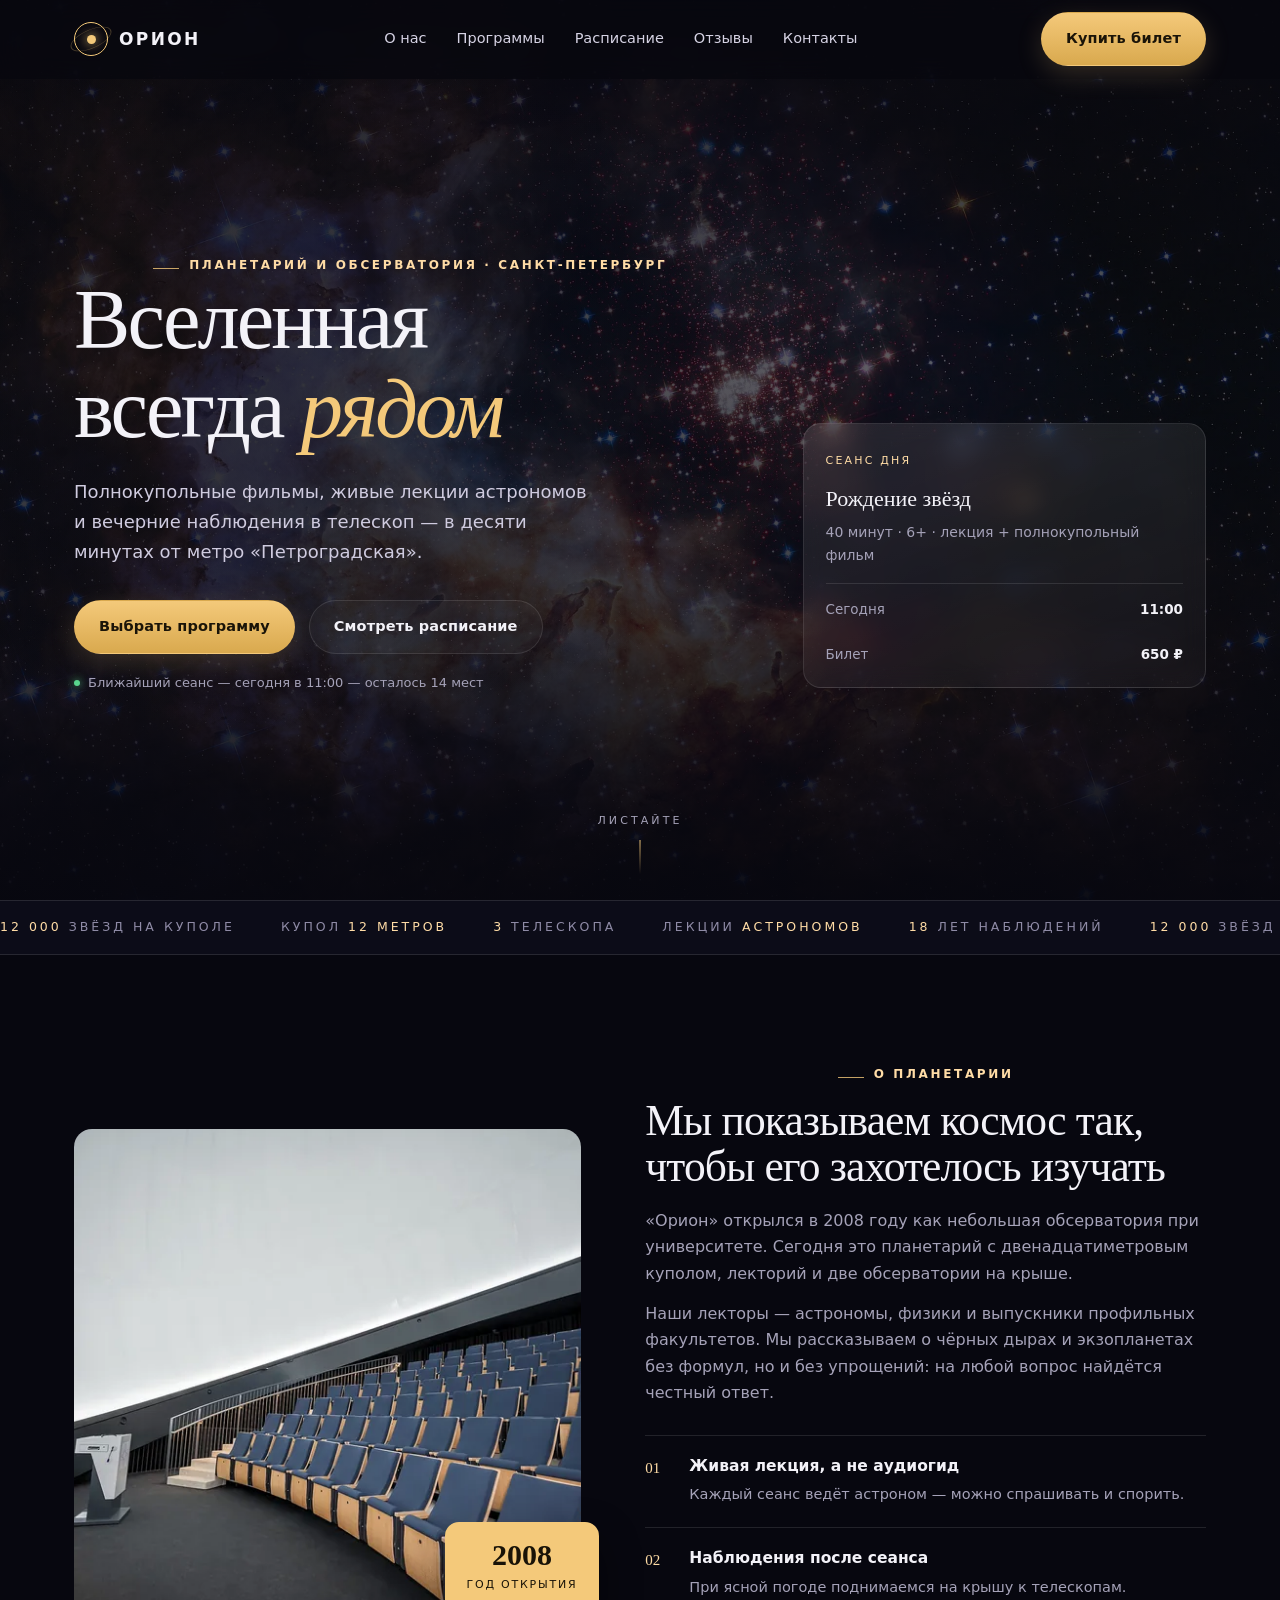
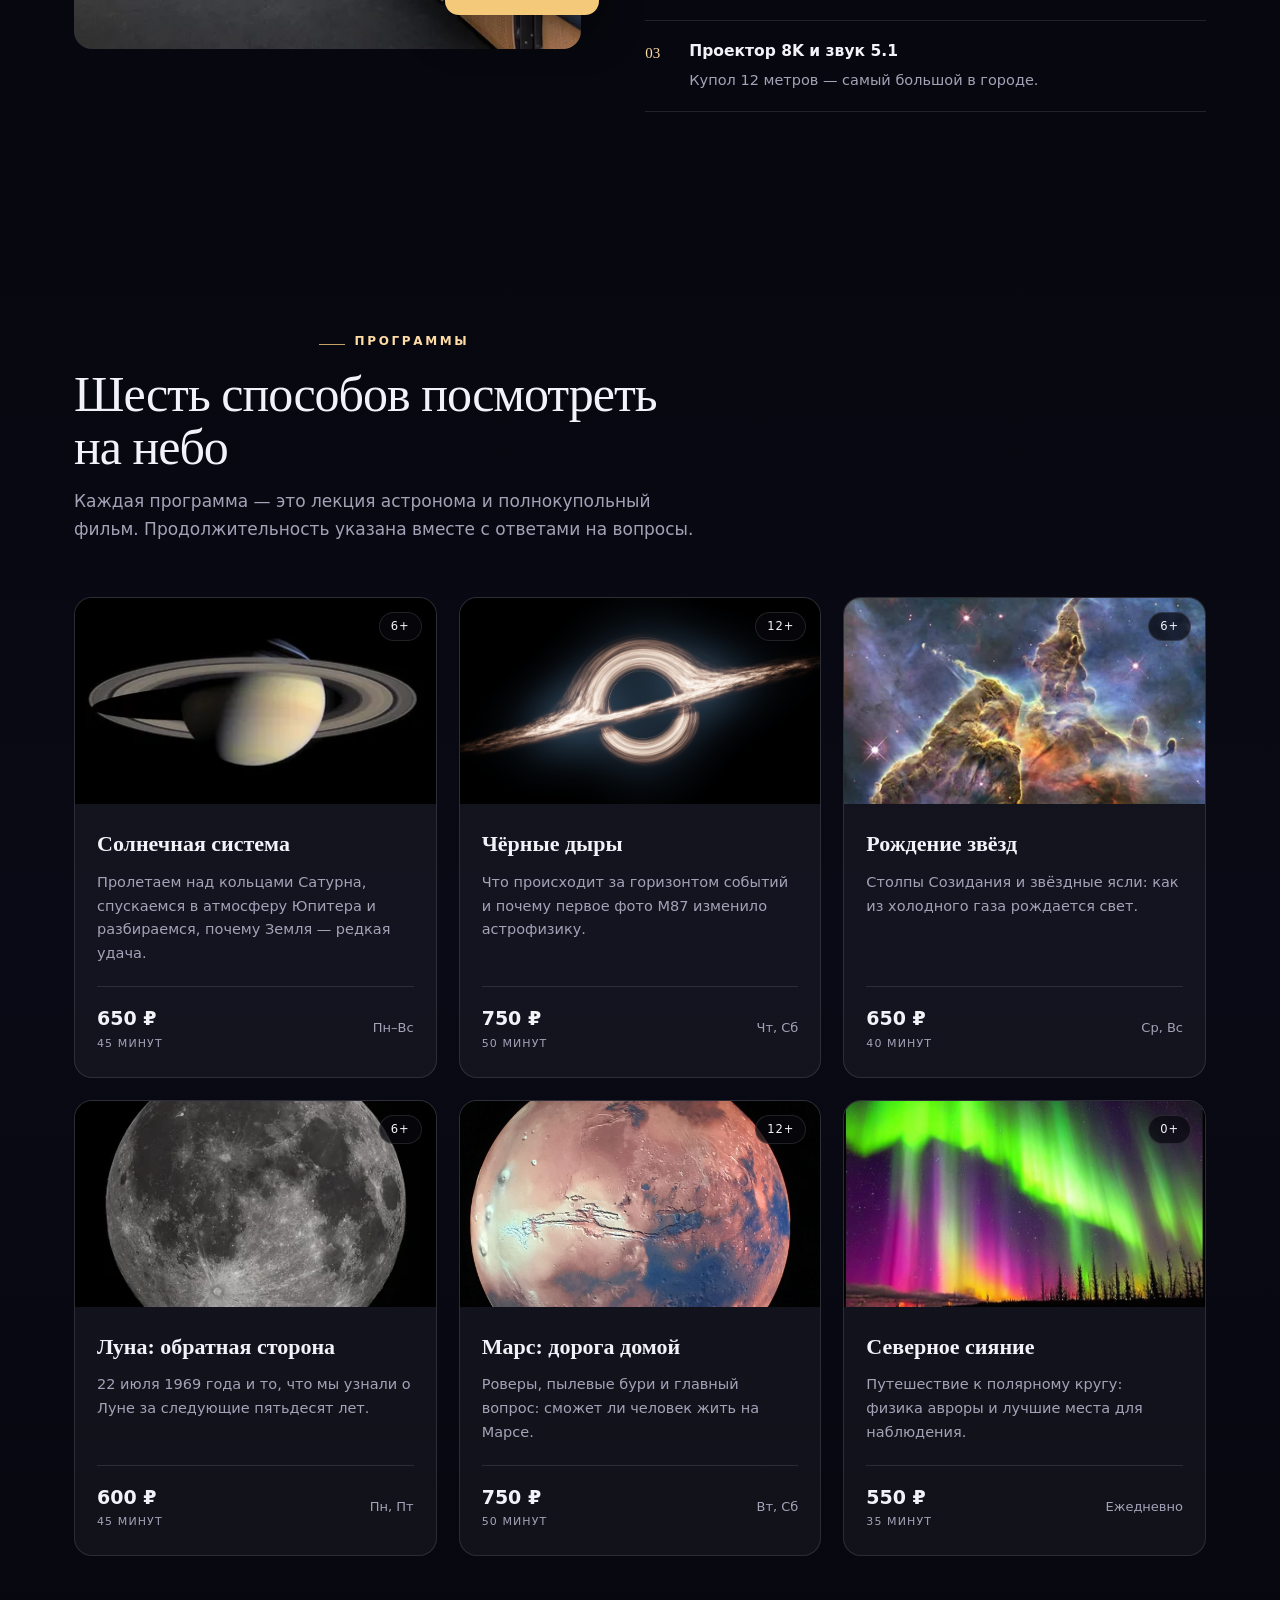
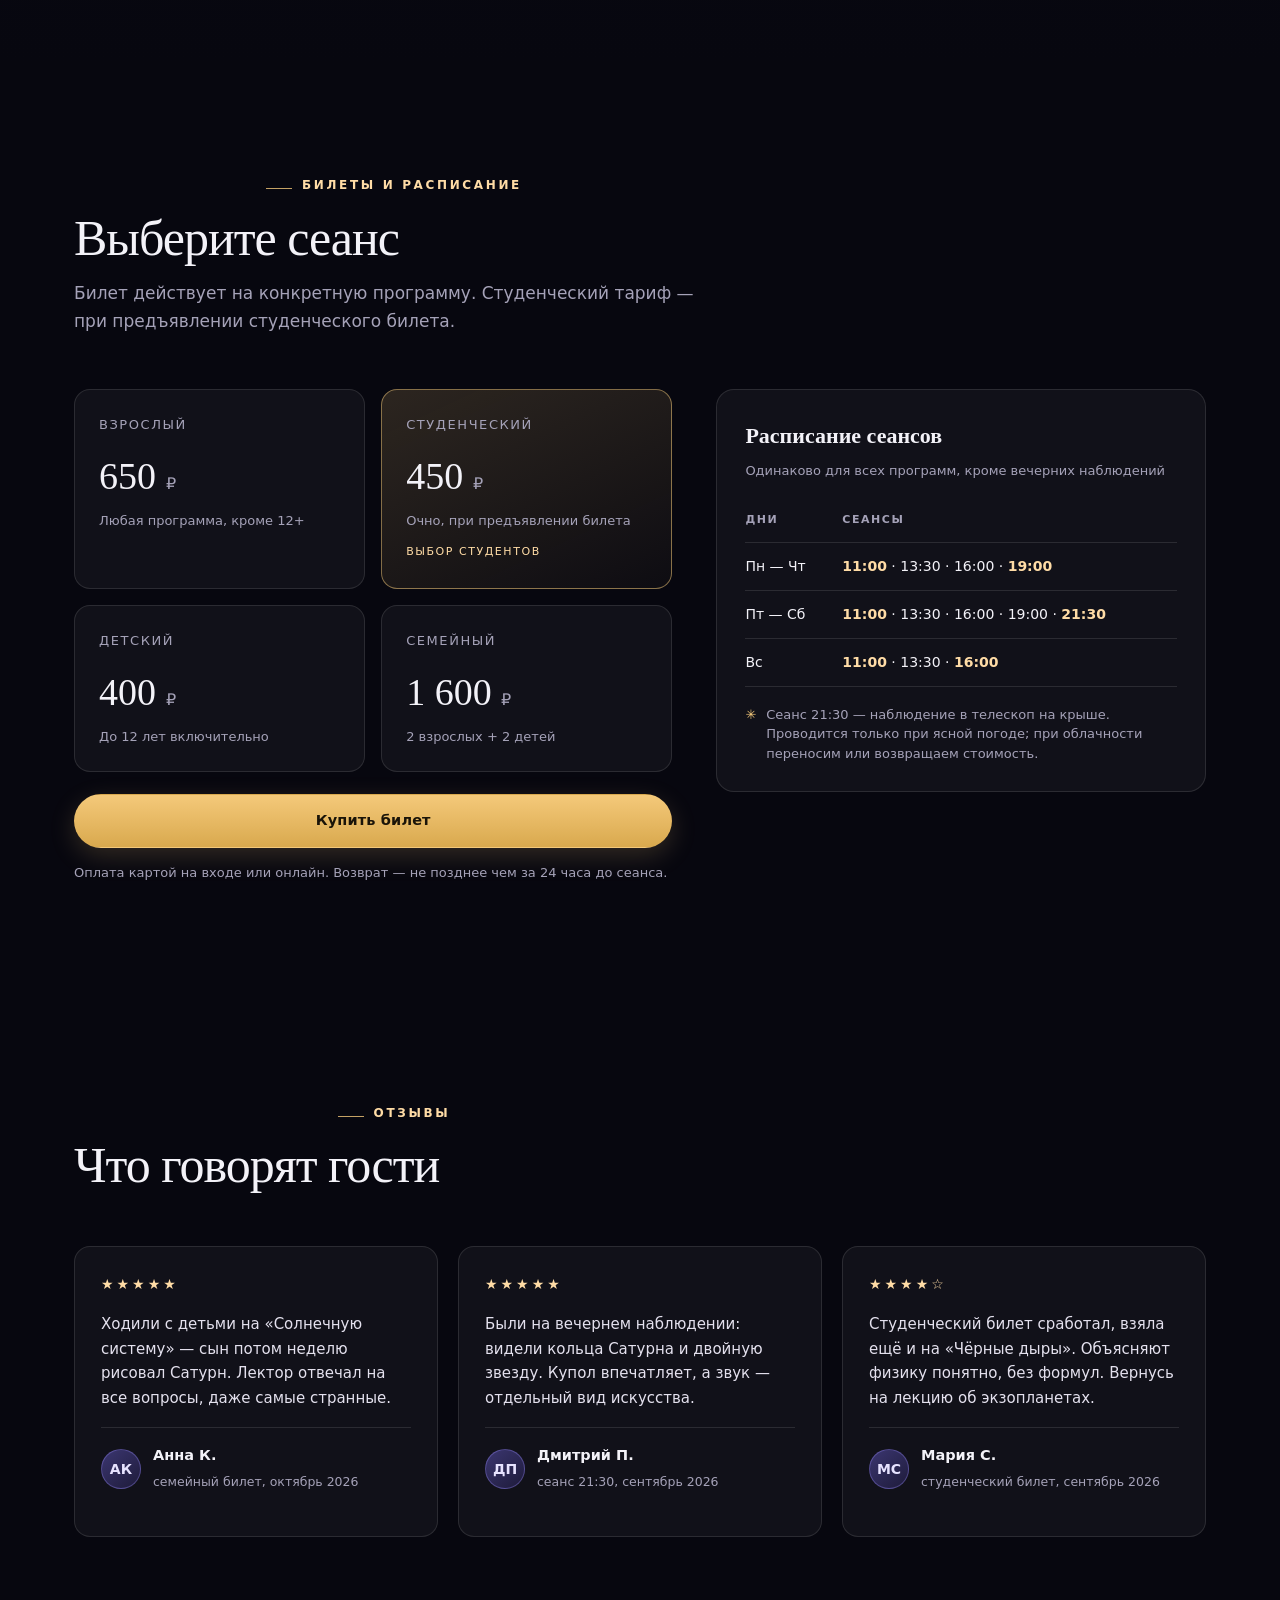
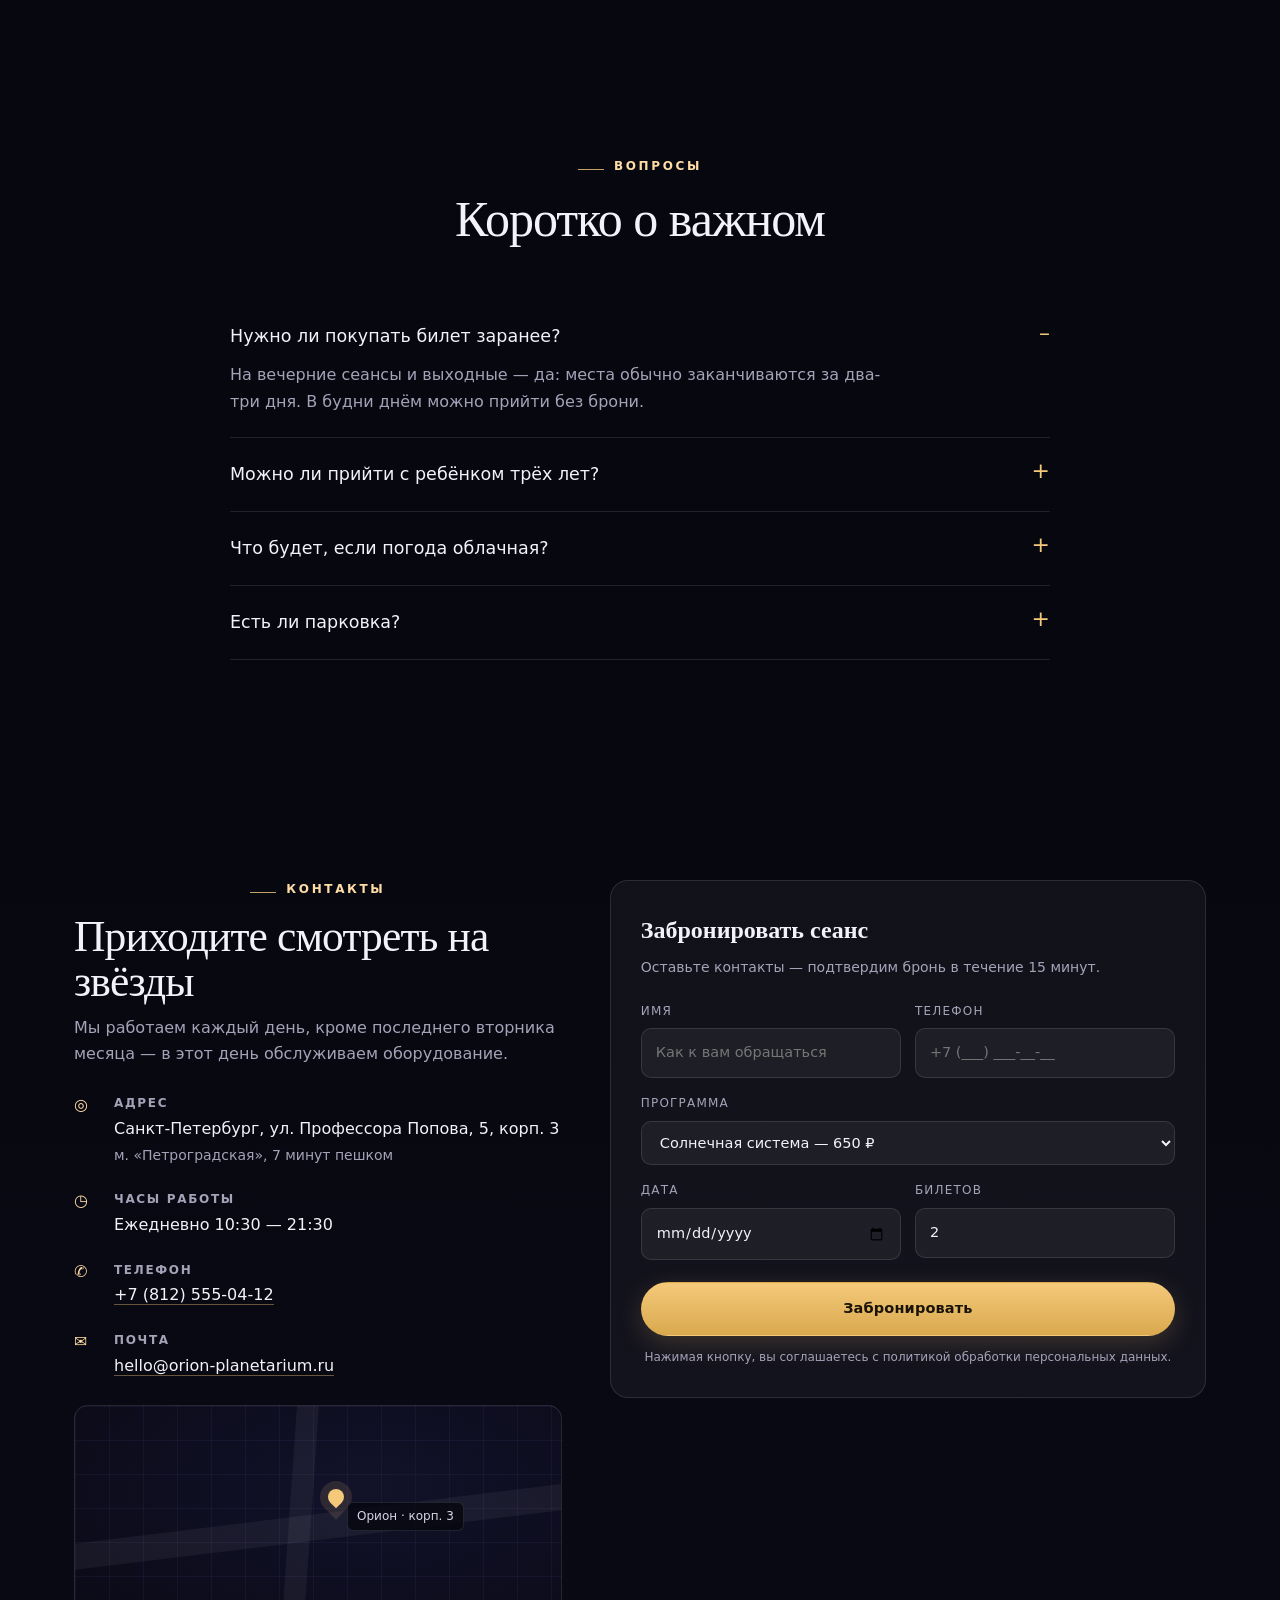
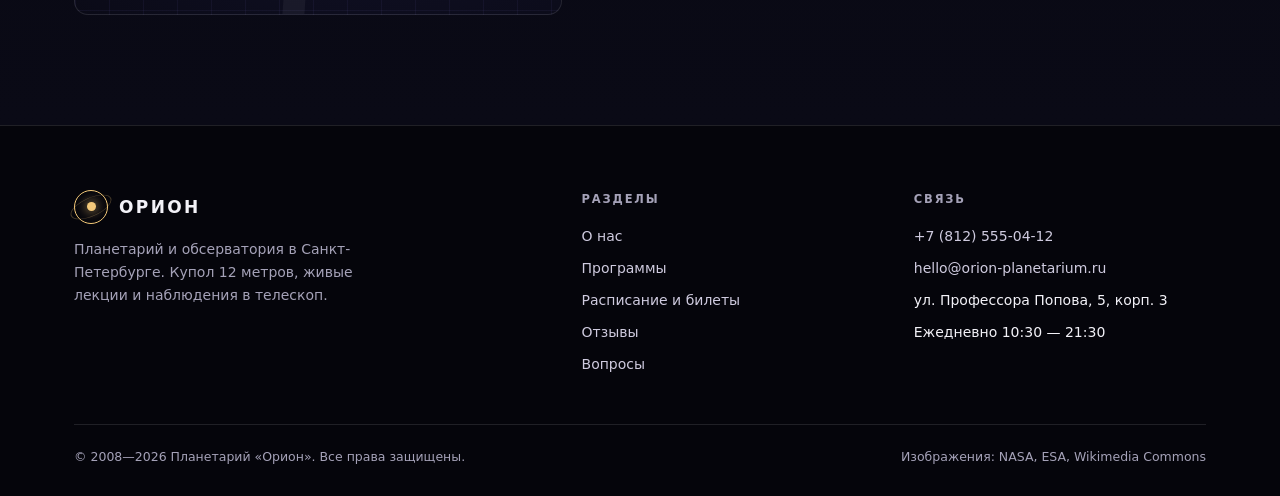
==== commit 45ac21bd: "new-arrangement-of-headings" ====
--- a/index.html
+++ b/index.html
@@ -88,11 +88,11 @@
   .skip-link:focus-visible{transform:none}
   .display{font-family:Georgia,"Times New Roman",serif;font-weight:400;letter-spacing:-.02em;line-height:1.05}
   .eyebrow{
-    display:inline-flex;align-items:center;gap:10px;
+    display:block;text-align:center;margin:0 auto;gap:10px;
     font-size:12px;letter-spacing:.22em;text-transform:uppercase;
     color:var(--gold-text);font-weight:600;
   }
-  .eyebrow::before{content:"";width:26px;height:1px;background:var(--gold);opacity:.8}
+  .eyebrow::before{content:"";width:26px;height:1px;background:var(--gold);opacity:.8;display:inline-block;margin-right:10px}
   .section{padding:110px 0;position:relative}
   .section-head{max-width:640px;margin-bottom:54px}
   .section-head h2{font-size:clamp(30px,4vw,50px);margin:16px 0 14px}
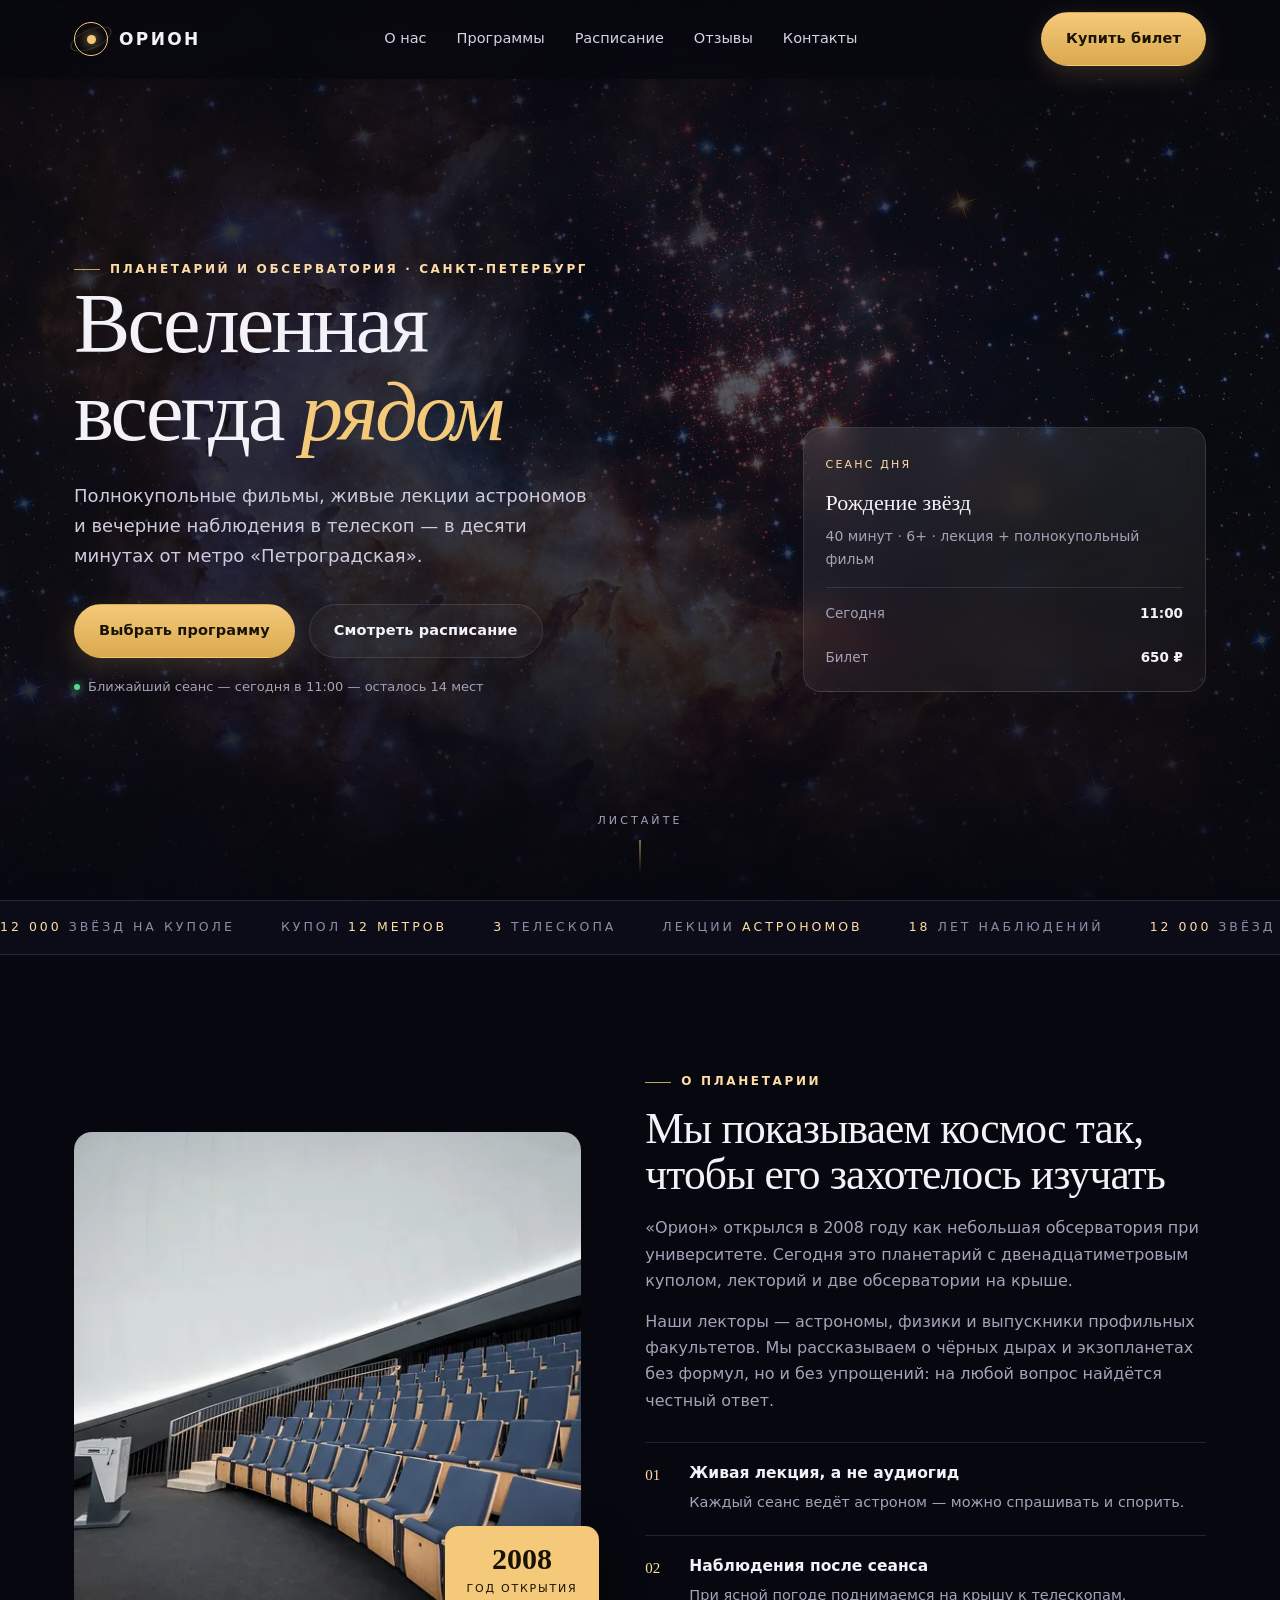
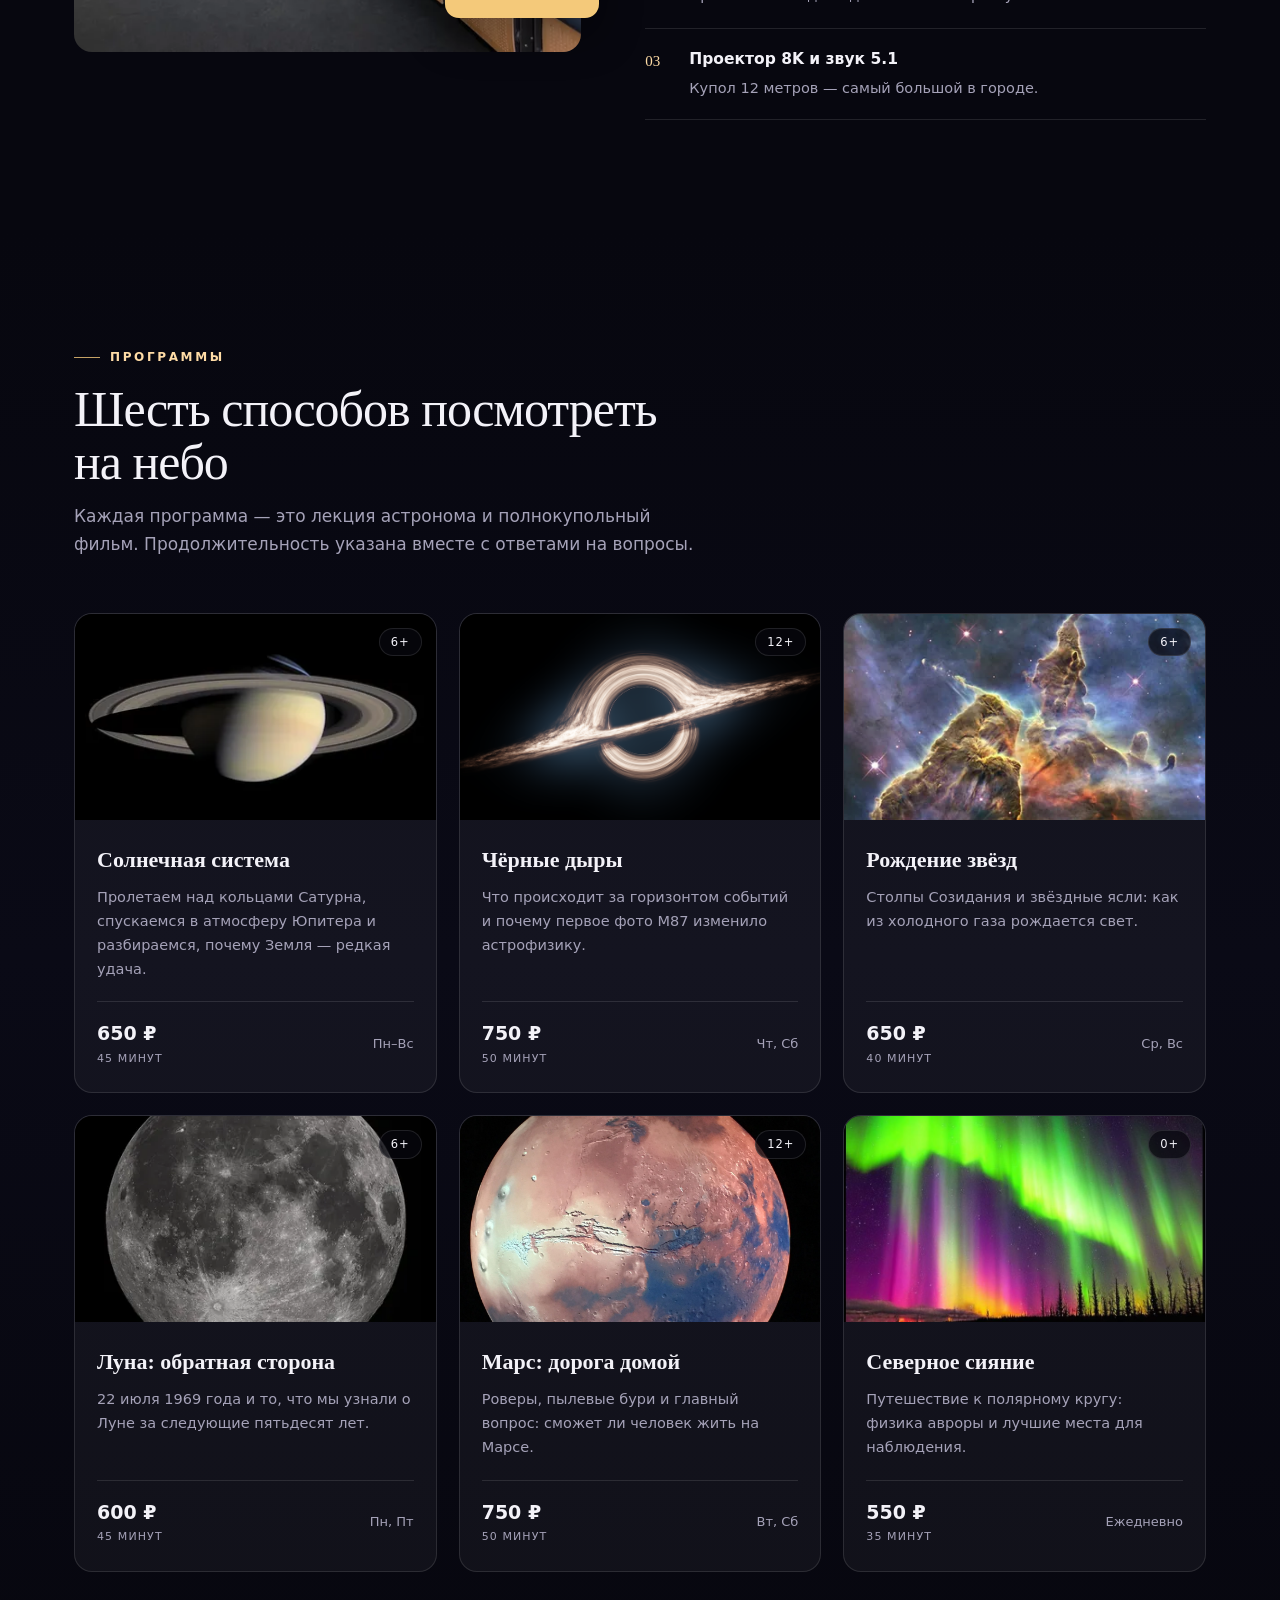
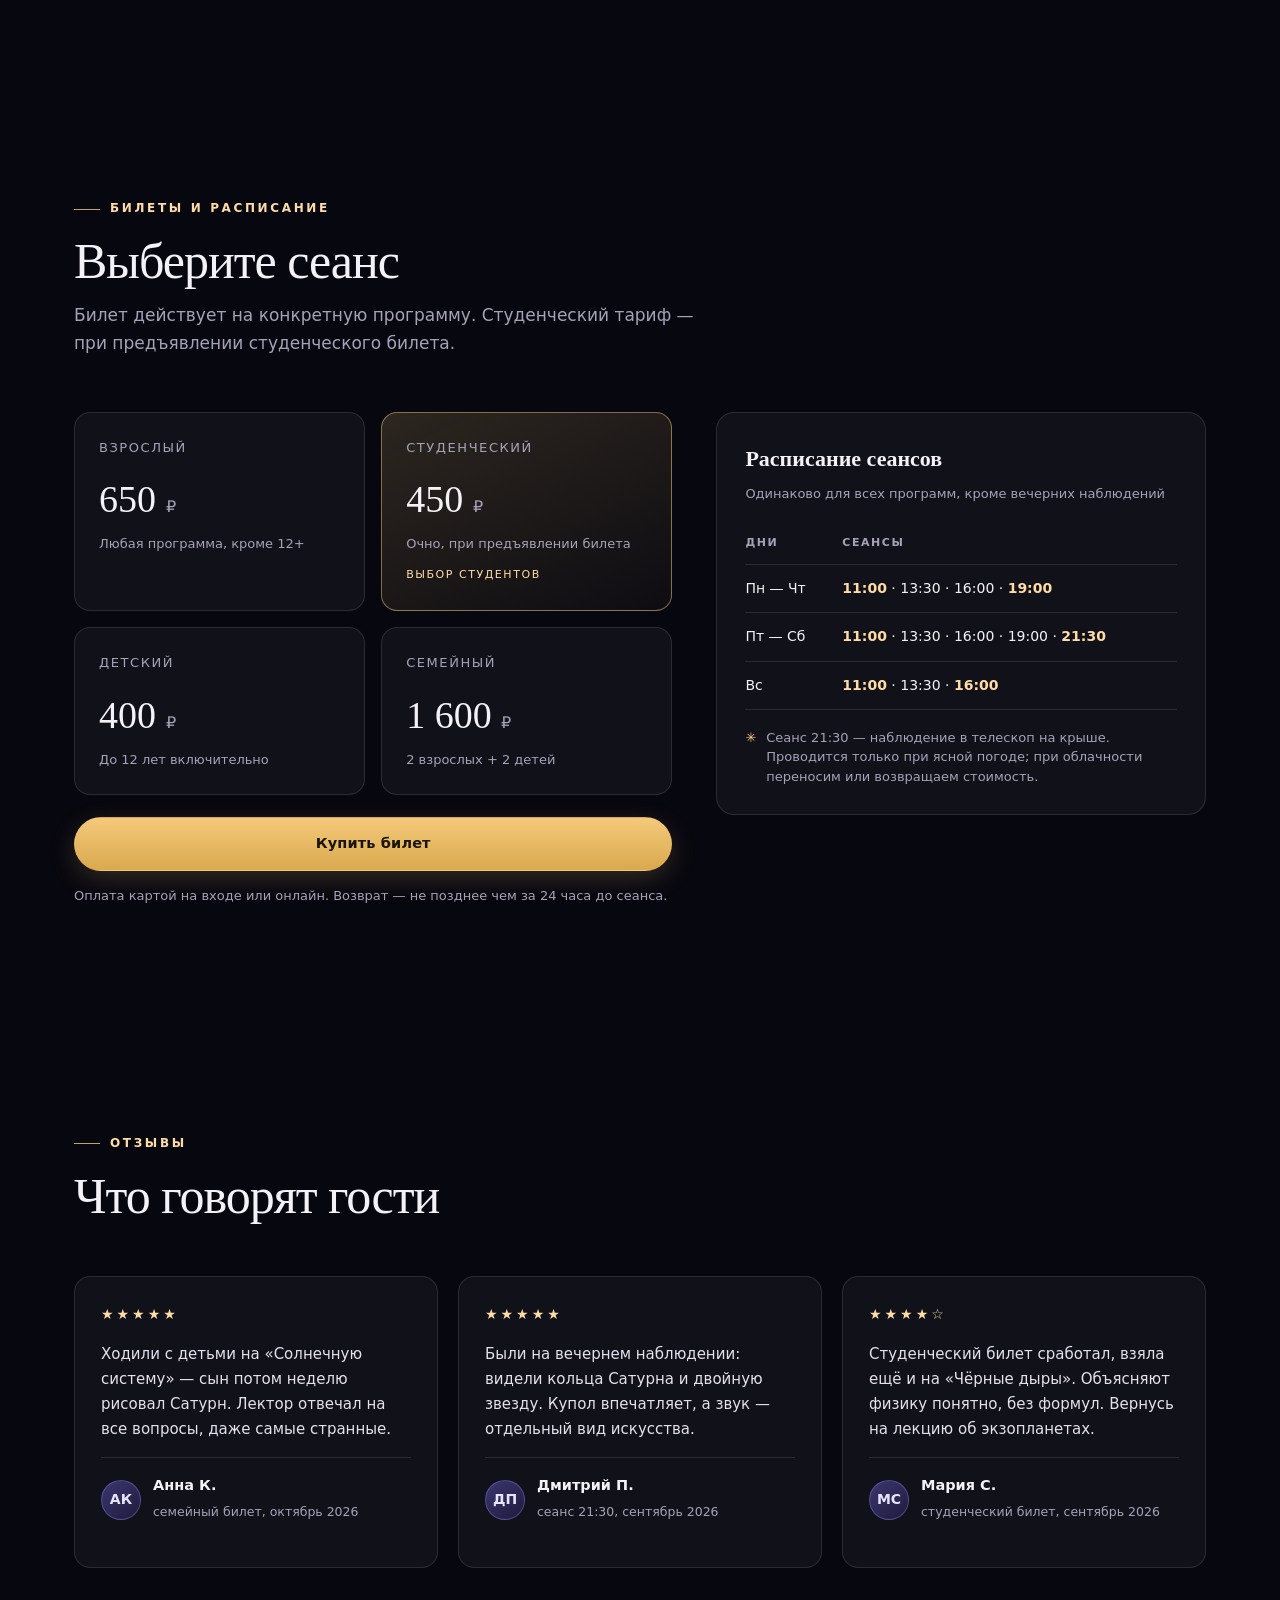
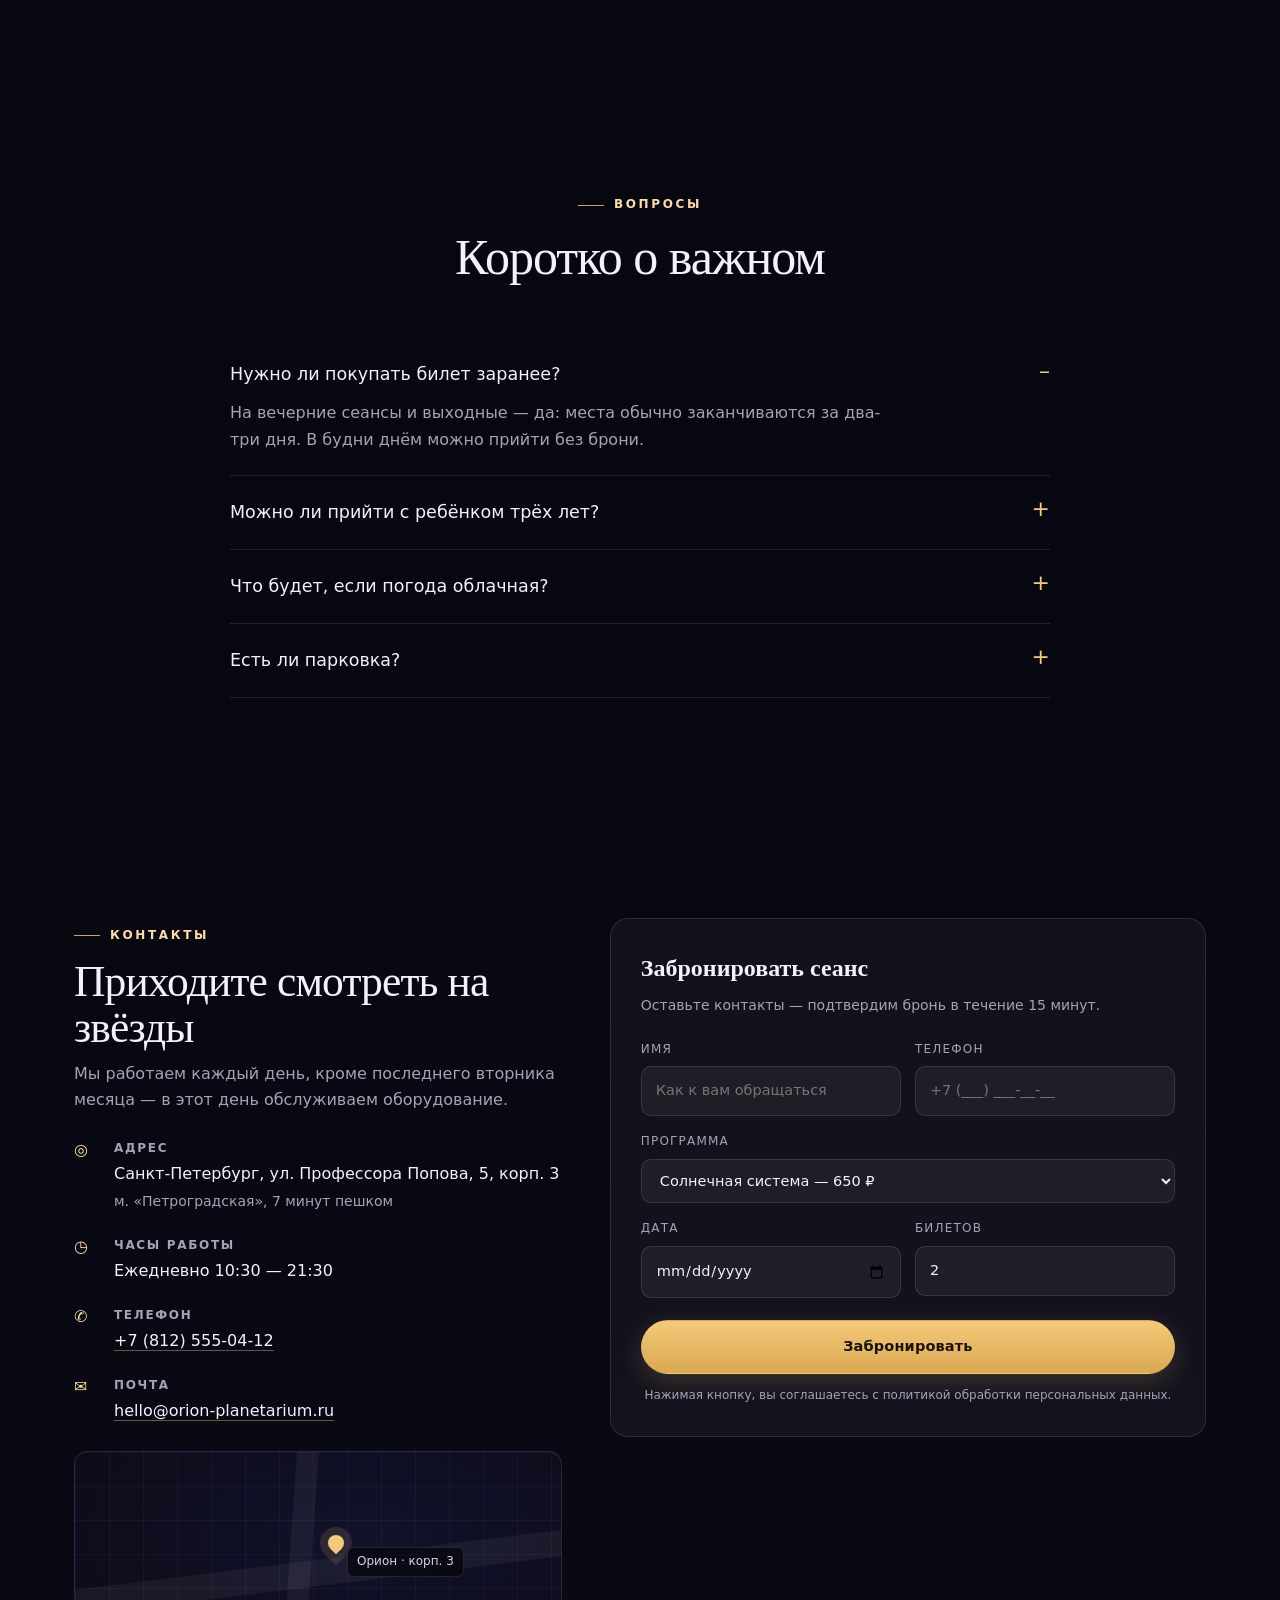
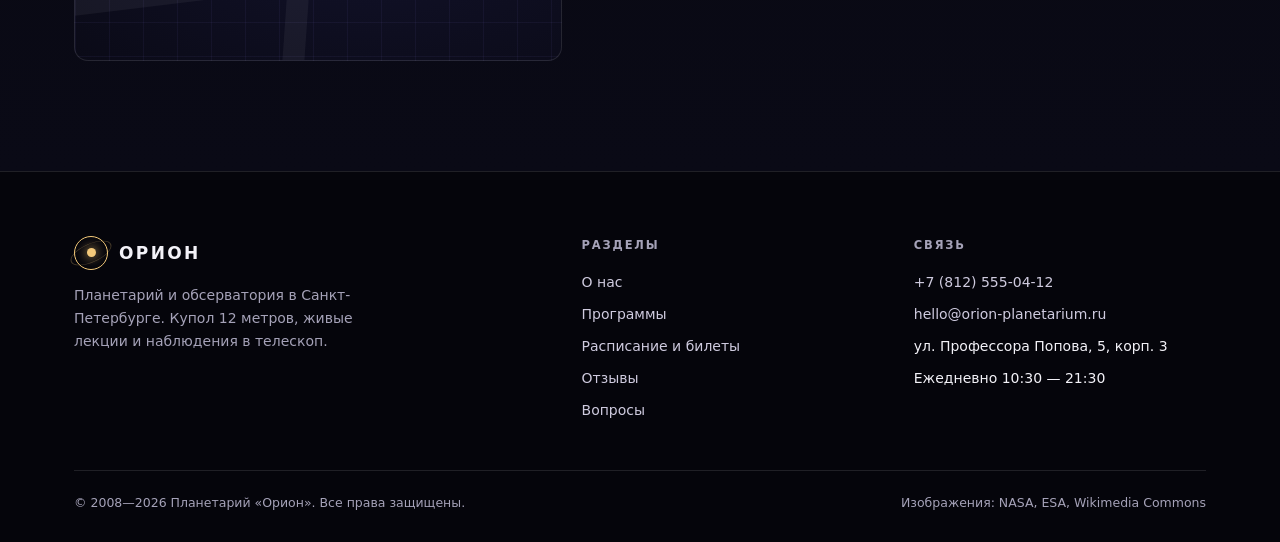
==== commit 50db6554: "Вернуть заголовки слева" ====
--- a/index.html
+++ b/index.html
@@ -88,11 +88,11 @@
   .skip-link:focus-visible{transform:none}
   .display{font-family:Georgia,"Times New Roman",serif;font-weight:400;letter-spacing:-.02em;line-height:1.05}
   .eyebrow{
-    display:block;text-align:center;margin:0 auto;gap:10px;
+    display:inline-flex;align-items:center;gap:10px;
     font-size:12px;letter-spacing:.22em;text-transform:uppercase;
     color:var(--gold-text);font-weight:600;
   }
-  .eyebrow::before{content:"";width:26px;height:1px;background:var(--gold);opacity:.8;display:inline-block;margin-right:10px}
+  .eyebrow::before{content:"";width:26px;height:1px;background:var(--gold);opacity:.8}
   .section{padding:110px 0;position:relative}
   .section-head{max-width:640px;margin-bottom:54px}
   .section-head h2{font-size:clamp(30px,4vw,50px);margin:16px 0 14px}
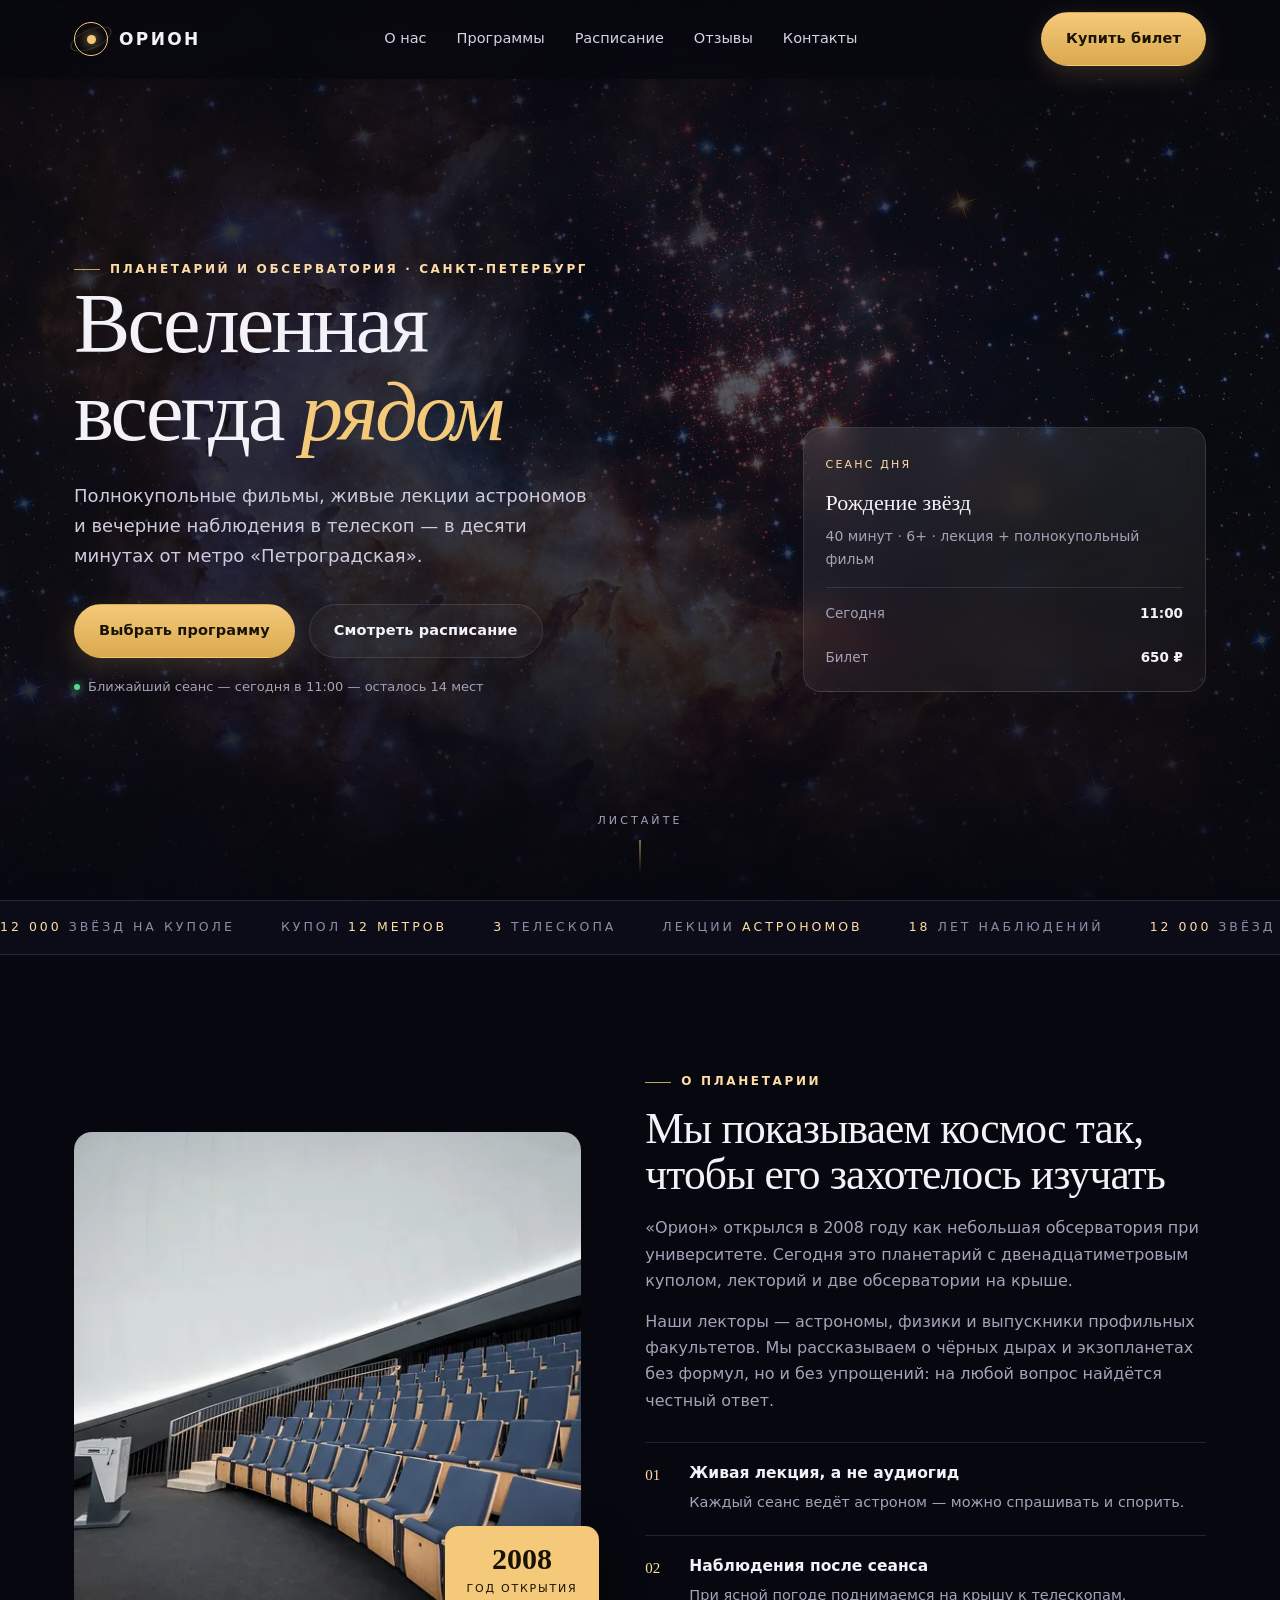
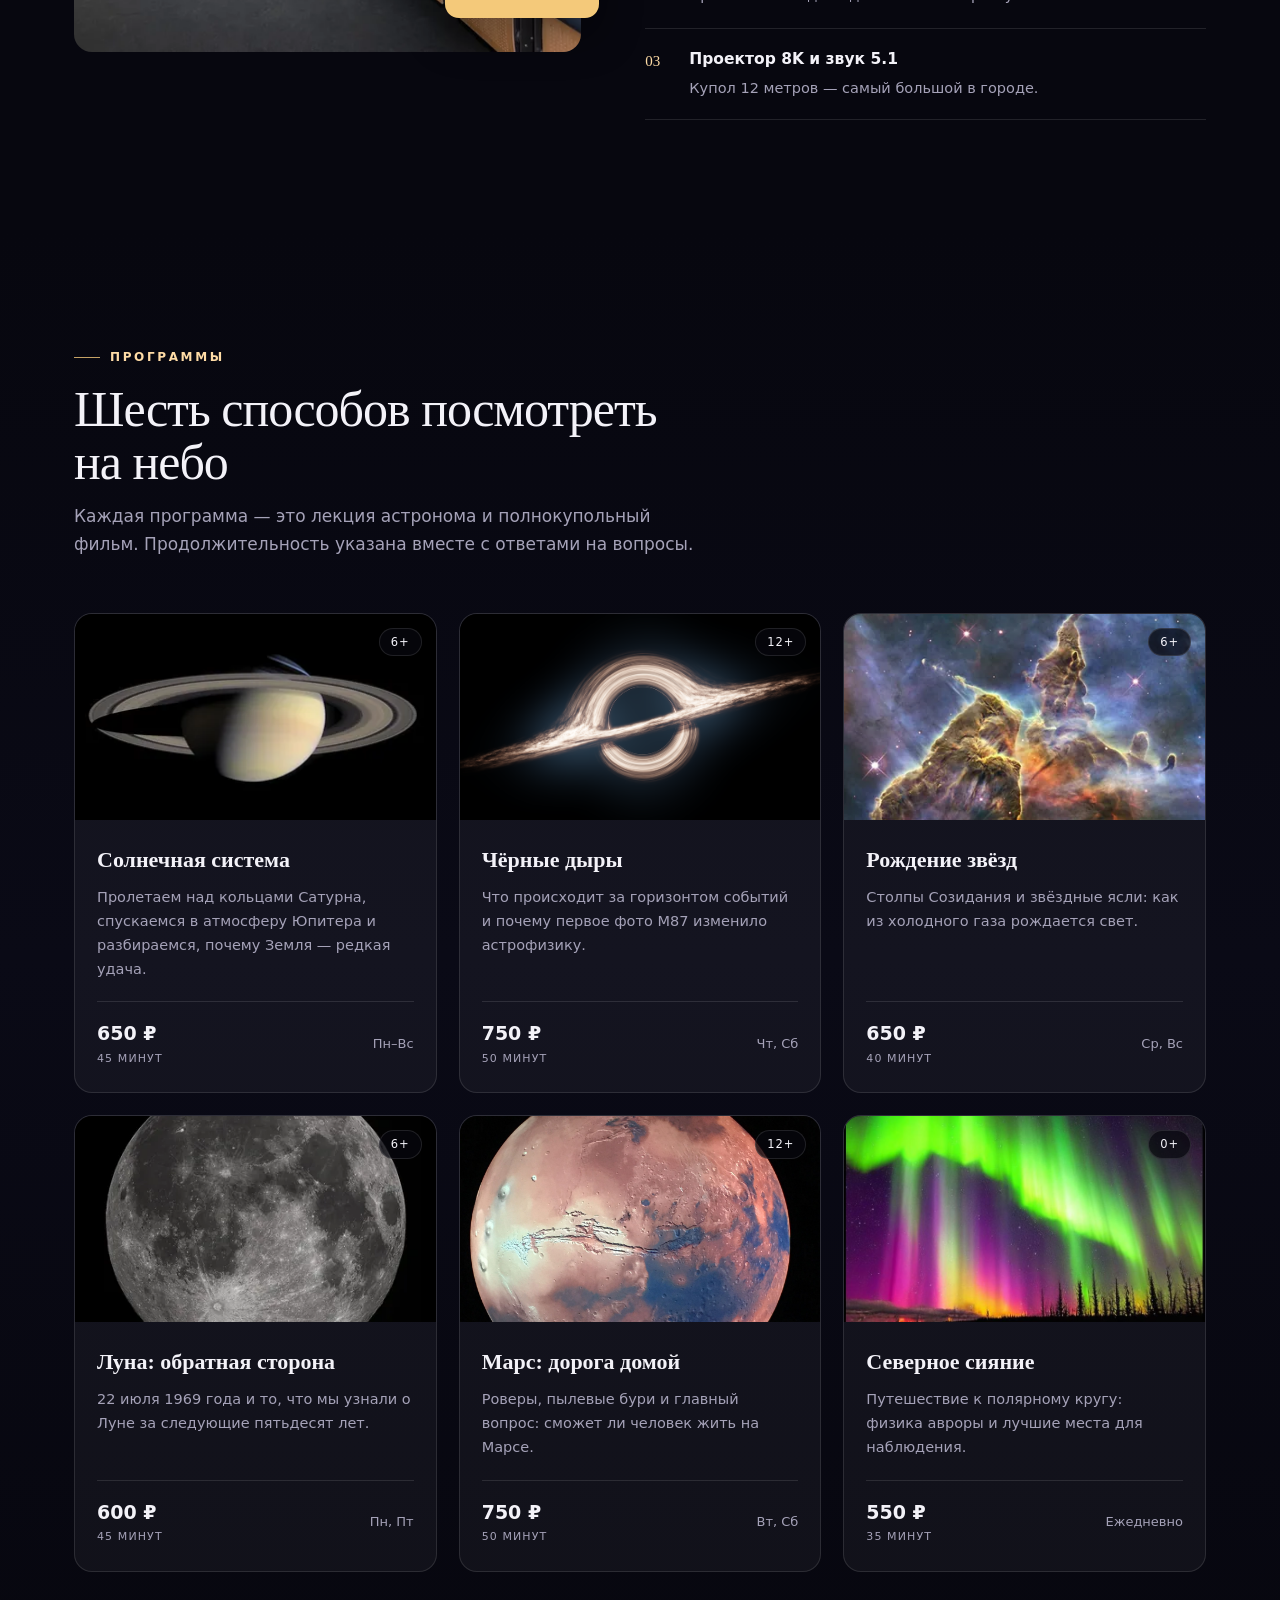
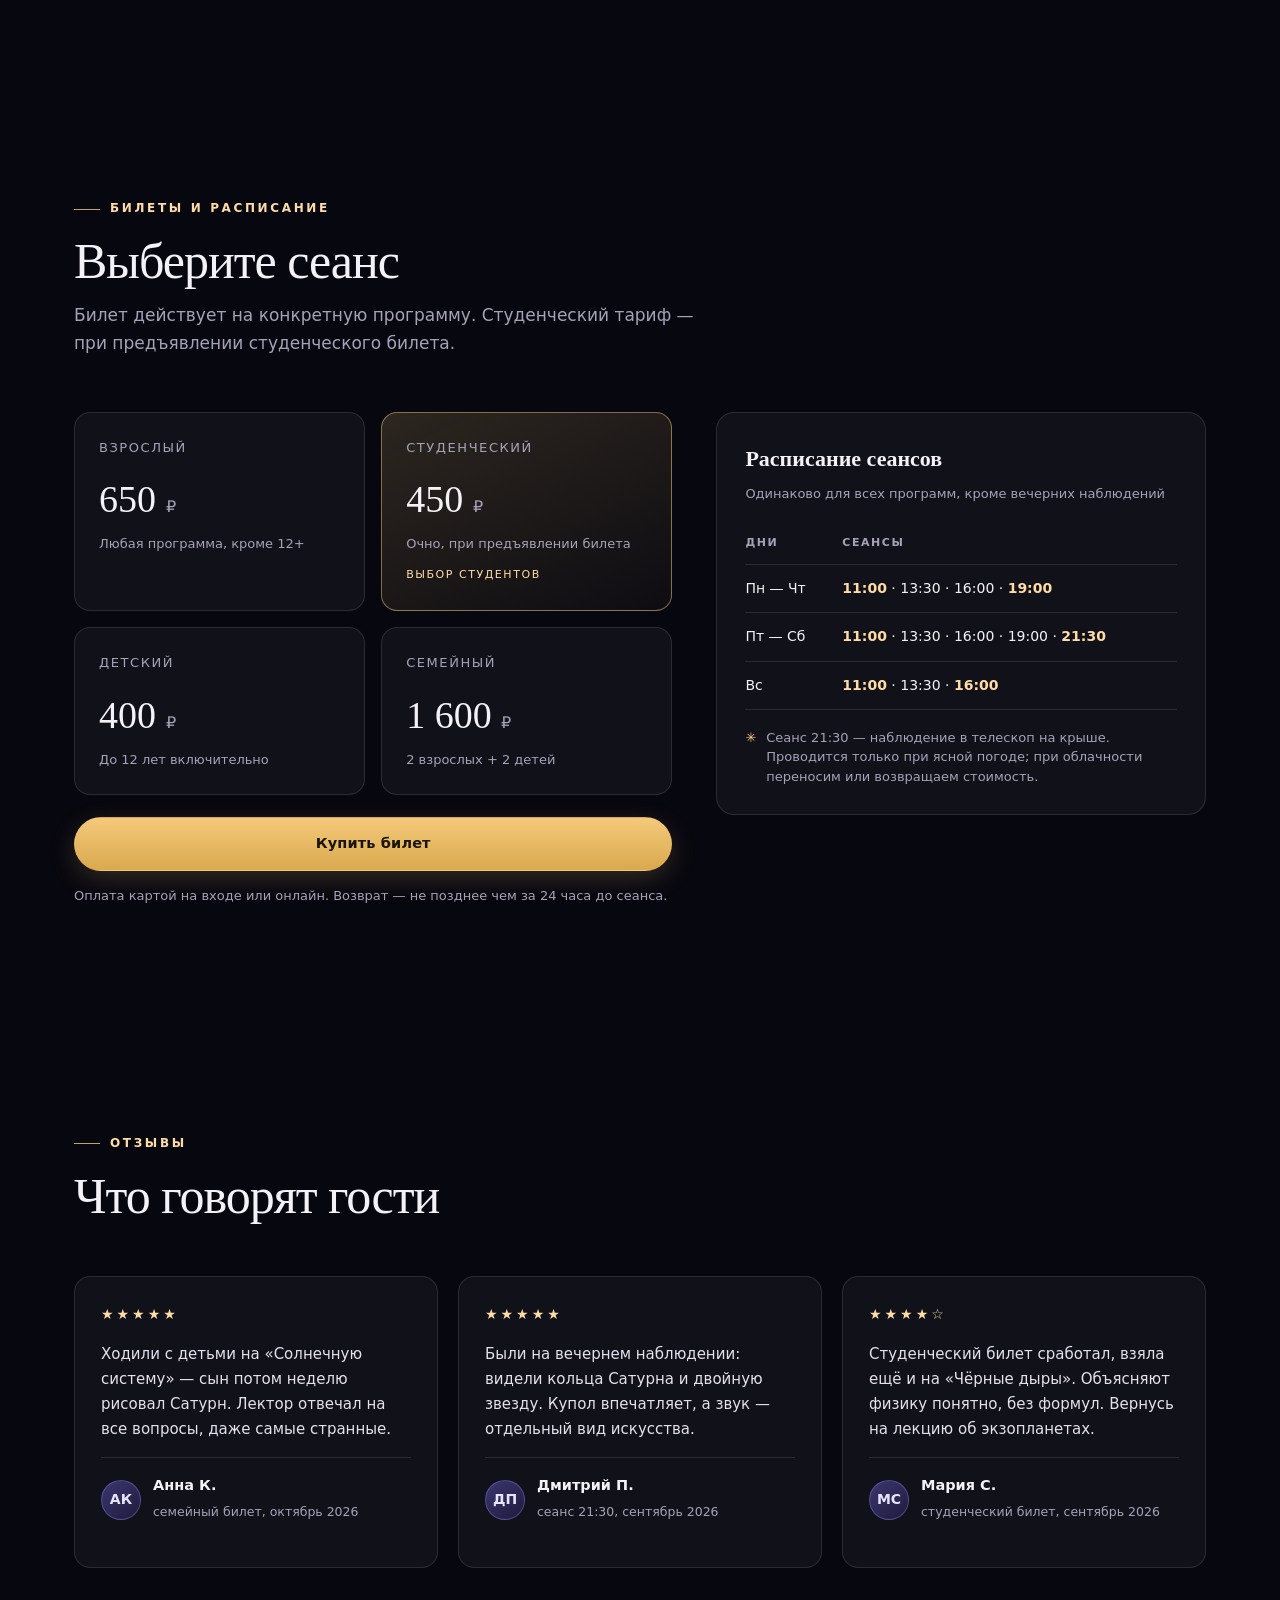
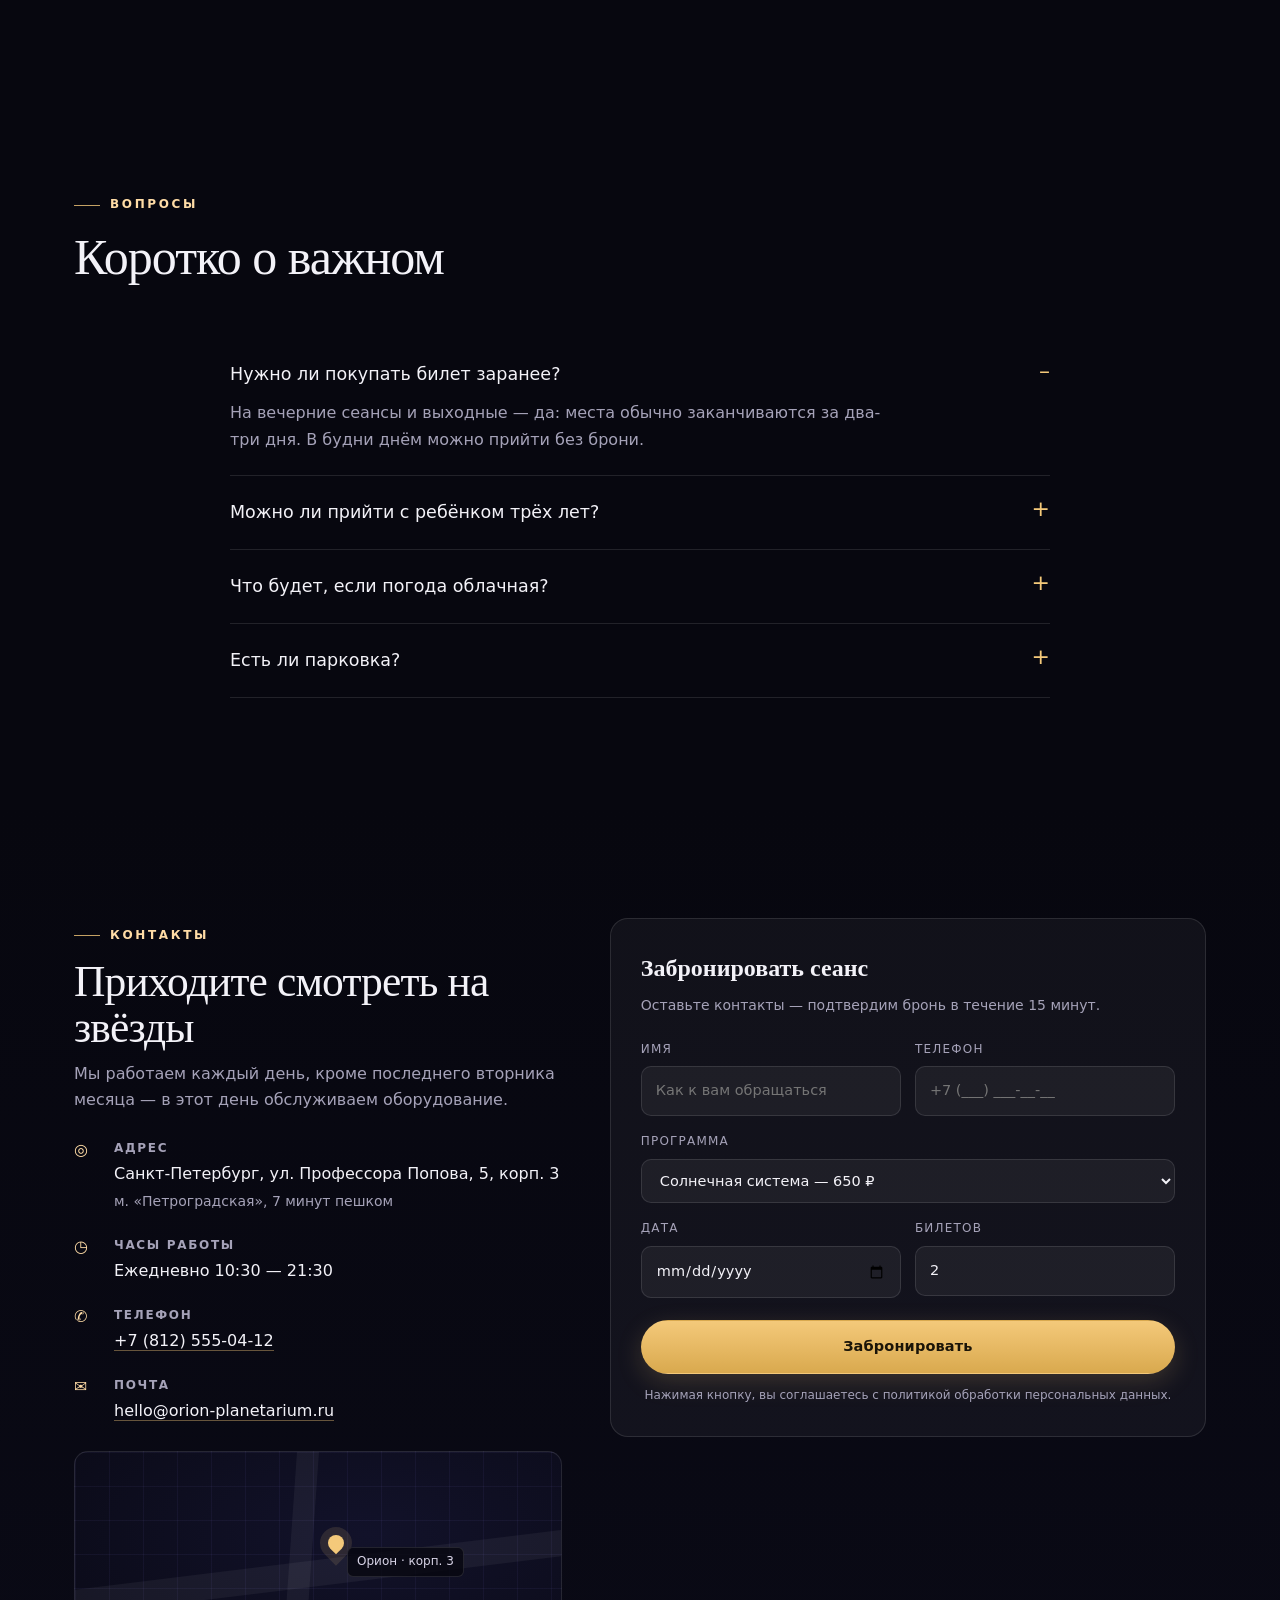
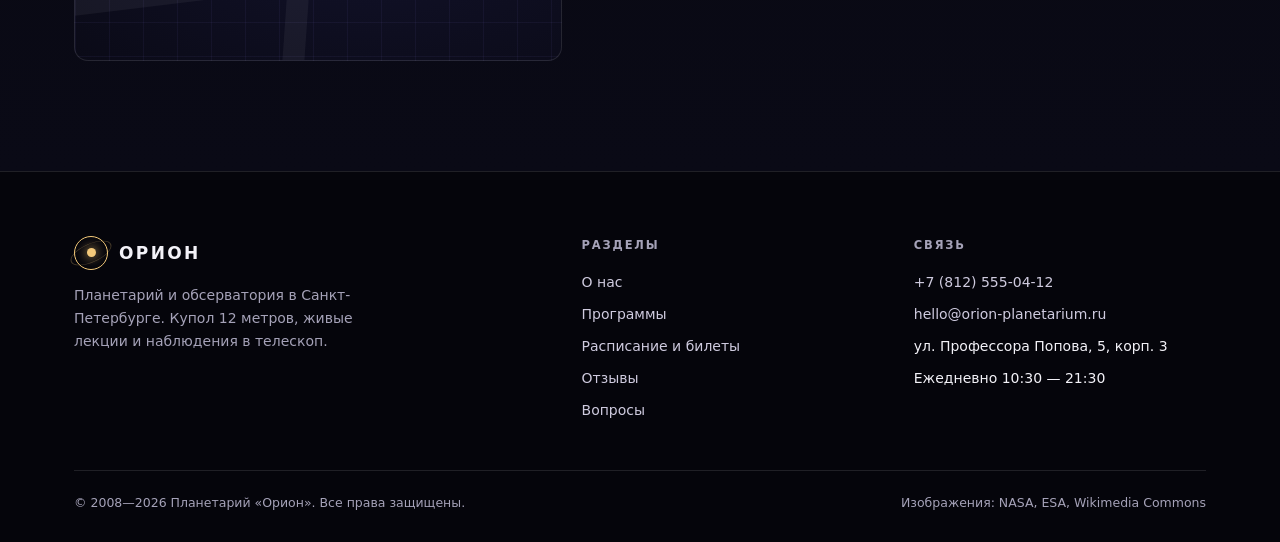
==== commit 6dbd2fe9: "Выровнять подзаголовки FAQ слева" ====
--- a/index.html
+++ b/index.html
@@ -648,7 +648,7 @@
 
 <section class="section reveal" id="faq">
   <div class="wrap">
-    <div class="section-head" style="margin-left:auto;margin-right:auto;text-align:center">
+    <div class="section-head">
       <span class="eyebrow">Вопросы</span>
       <h2 class="display">Коротко о важном</h2>
     </div>
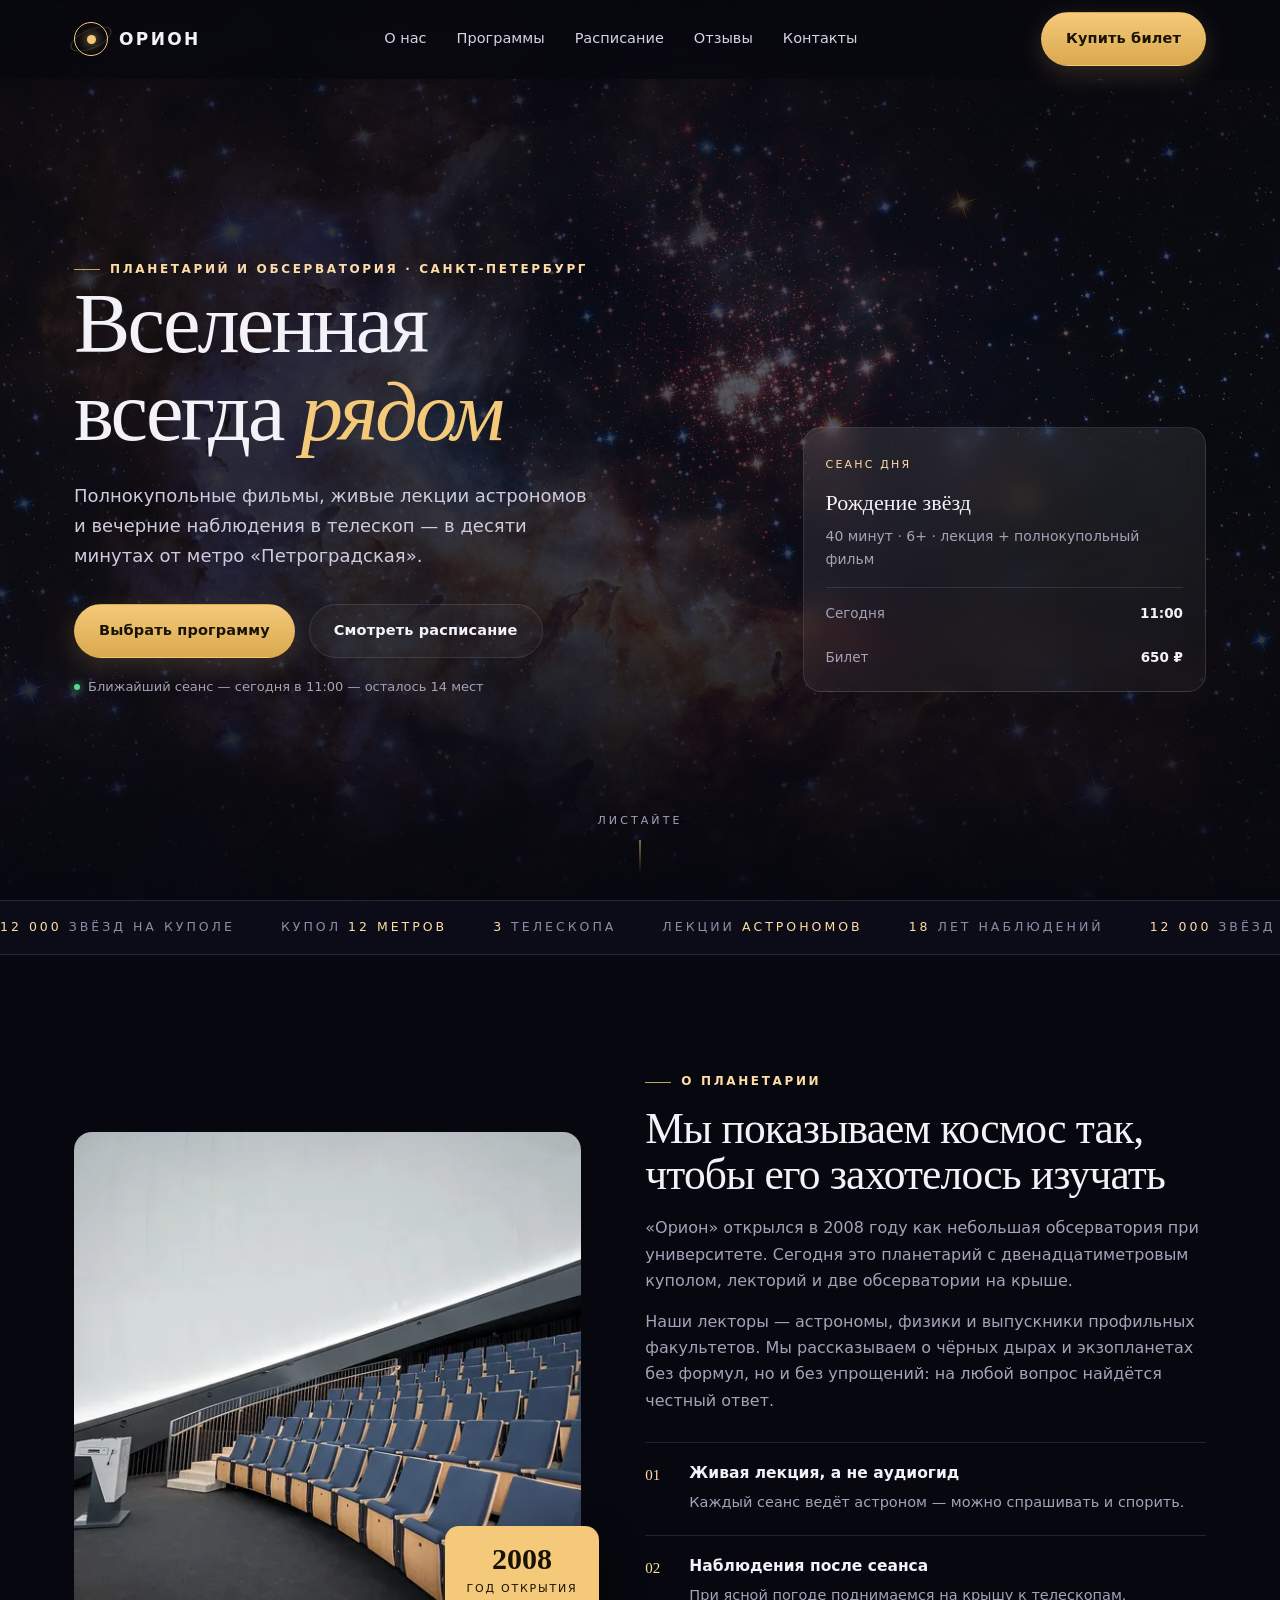
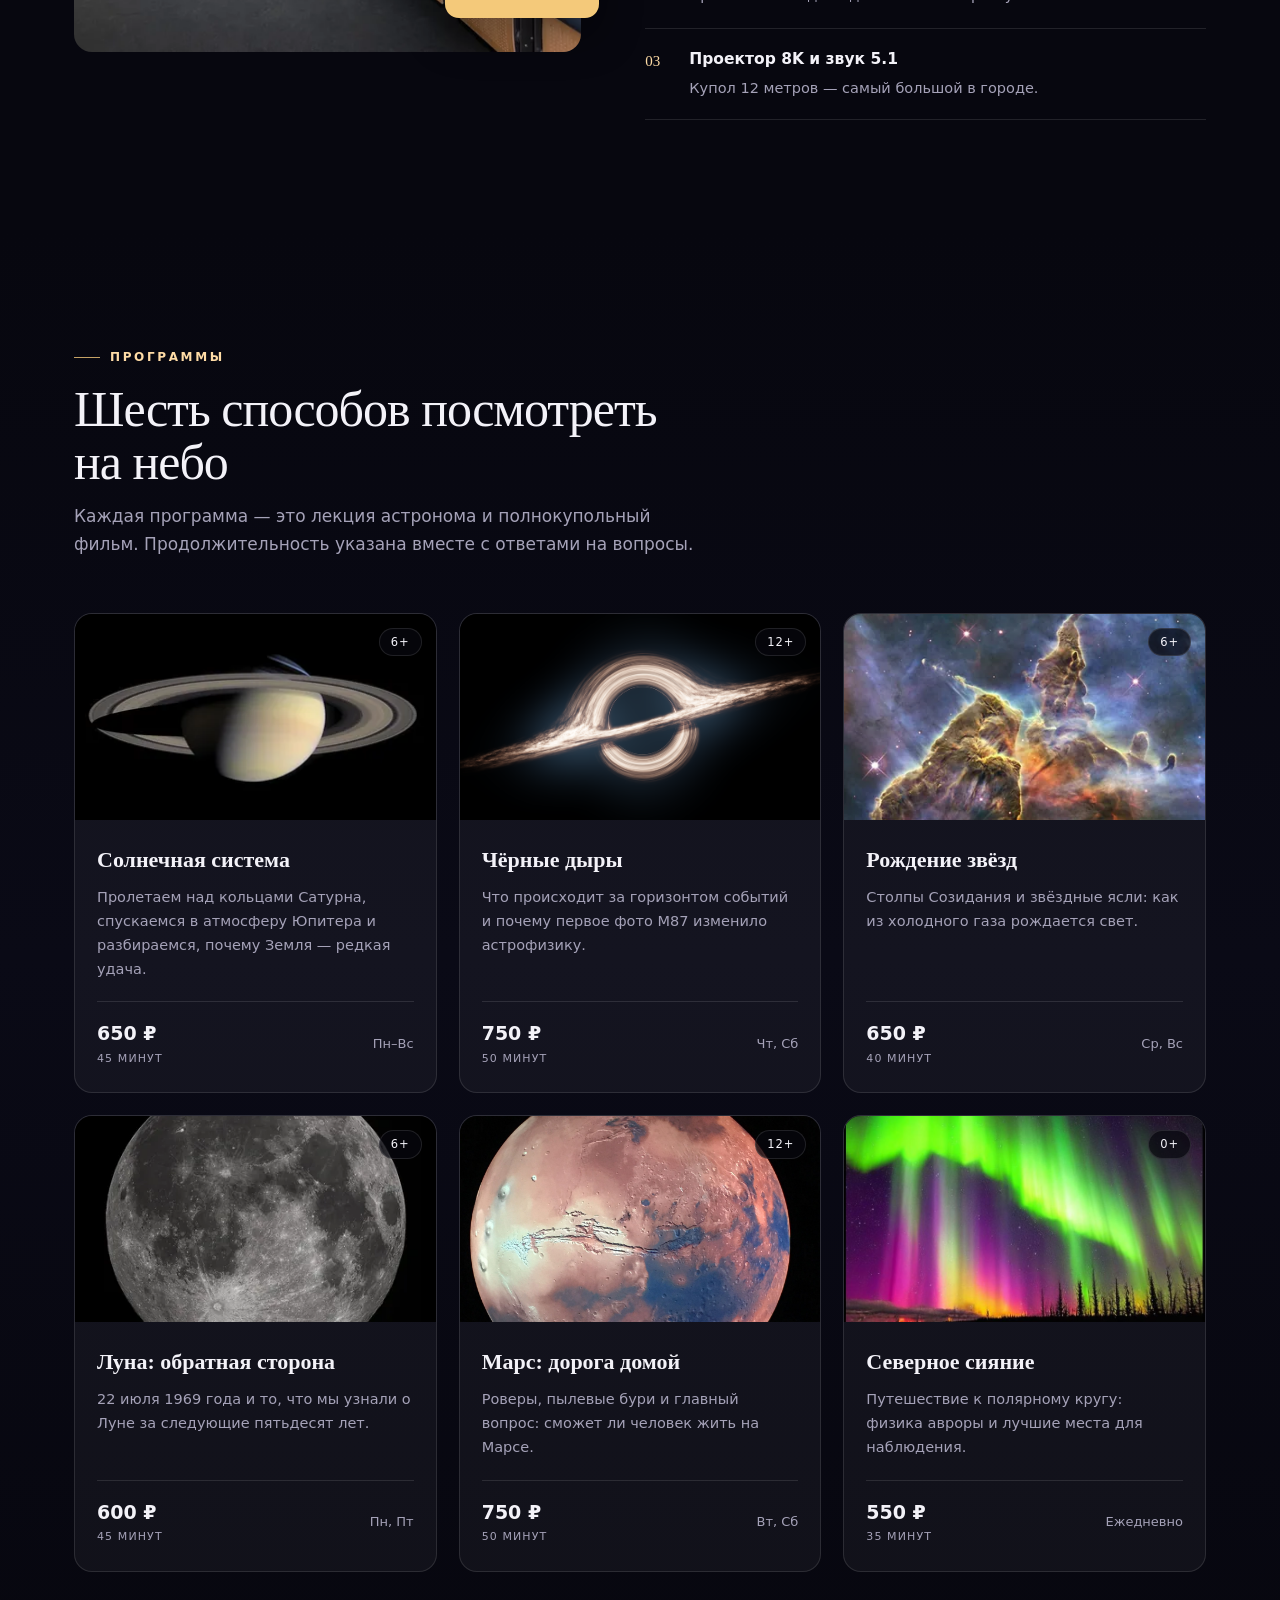
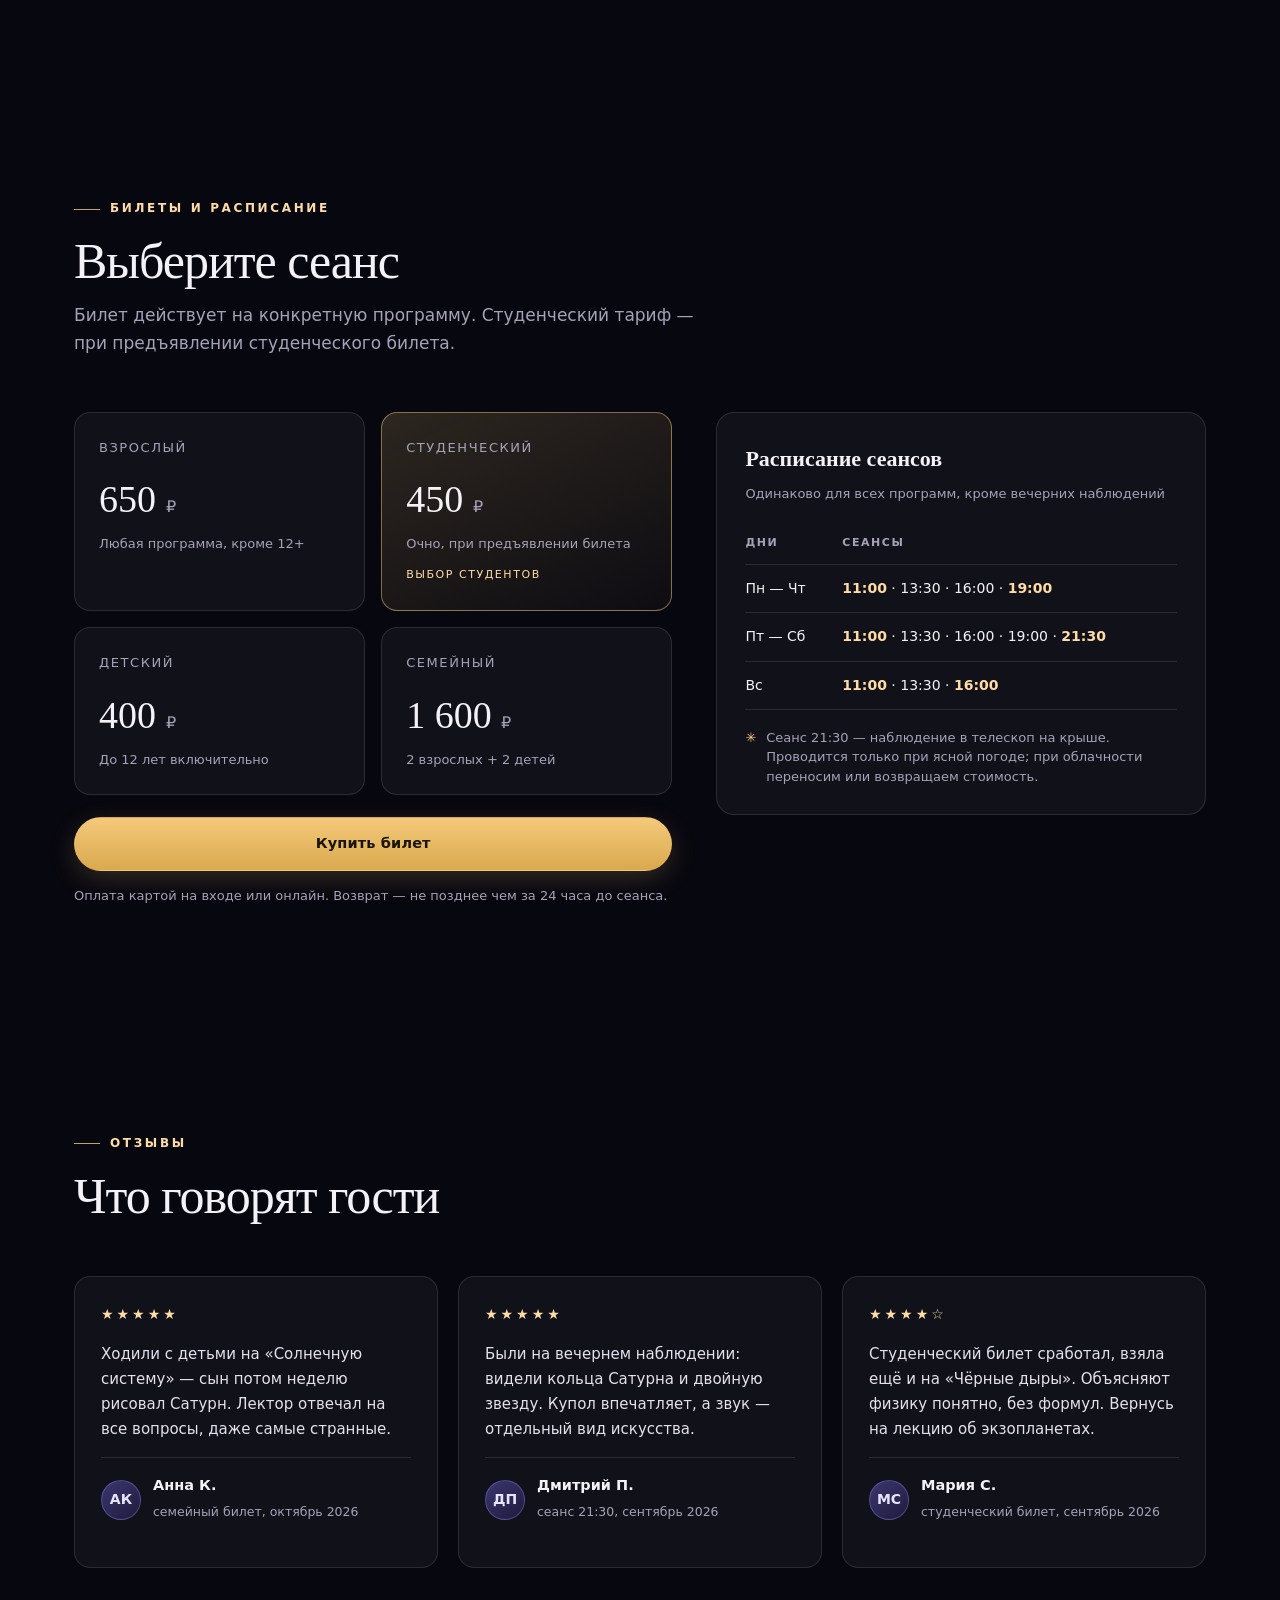
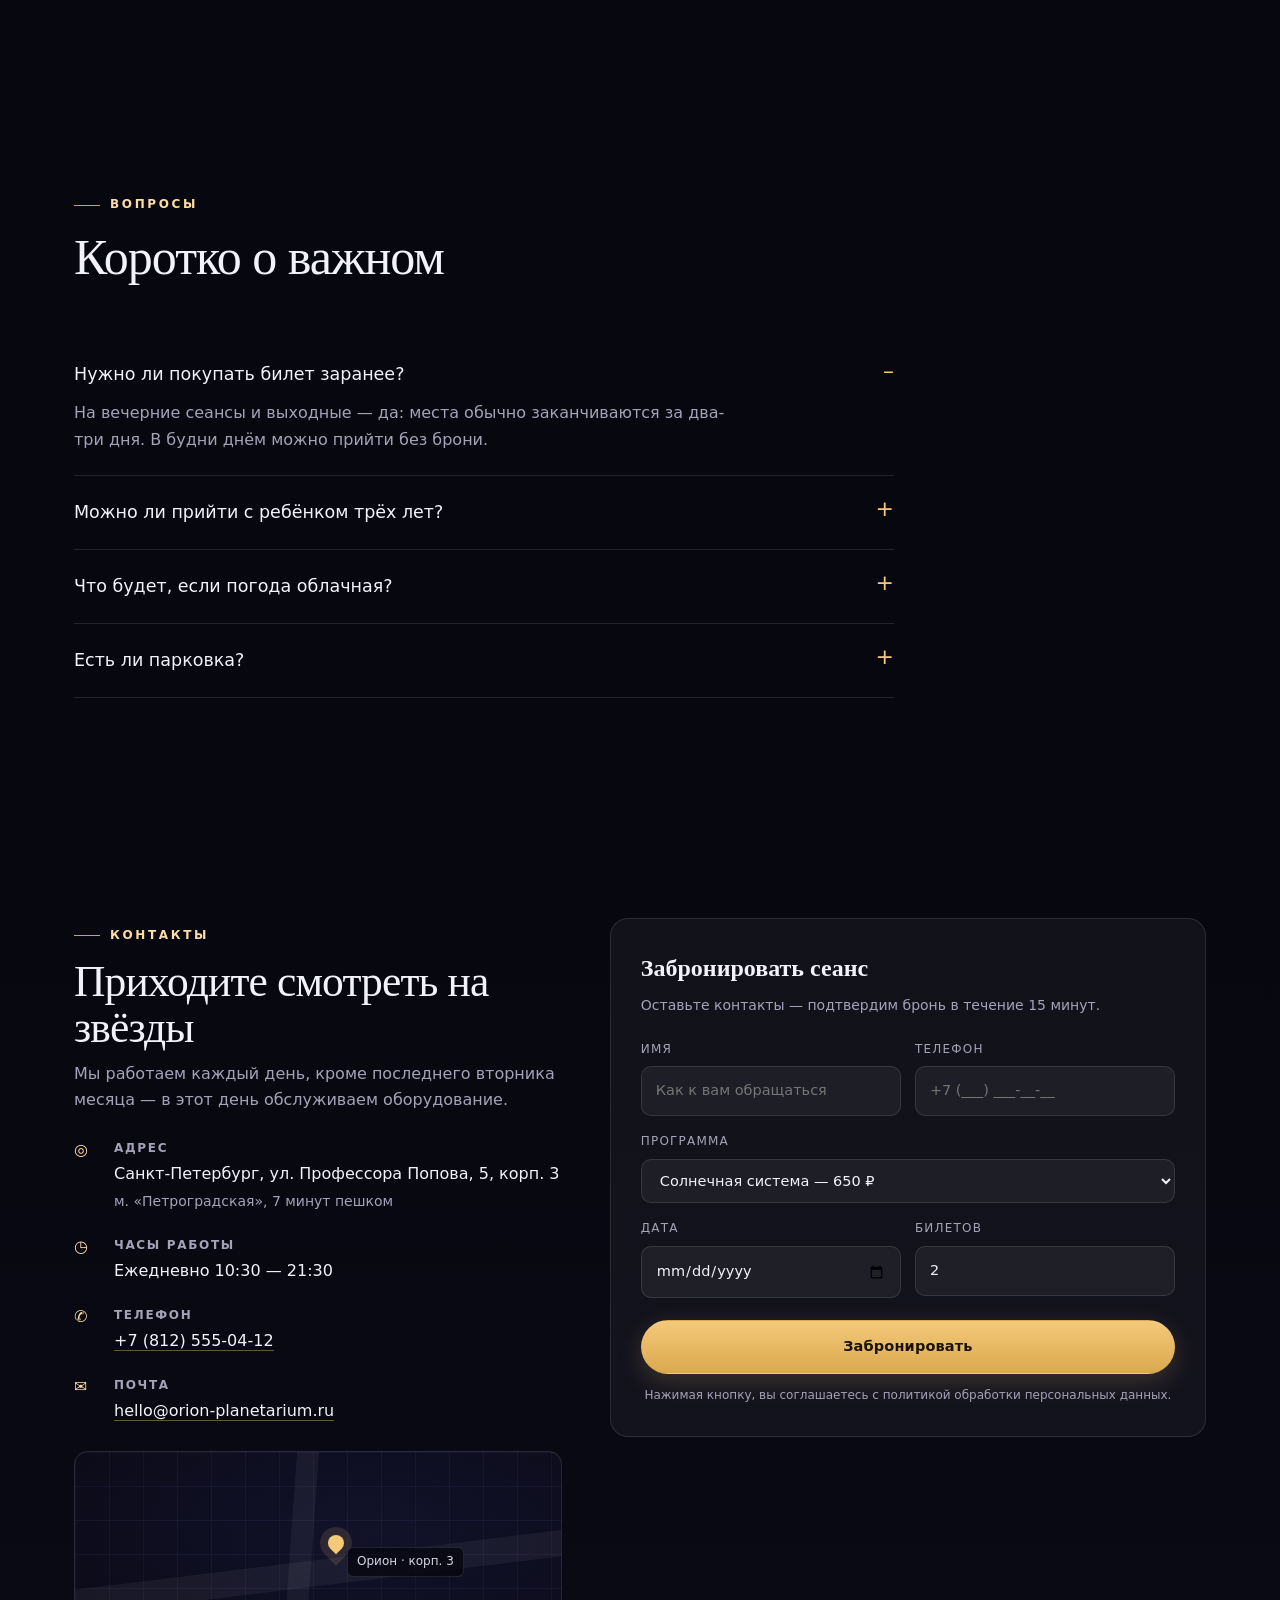
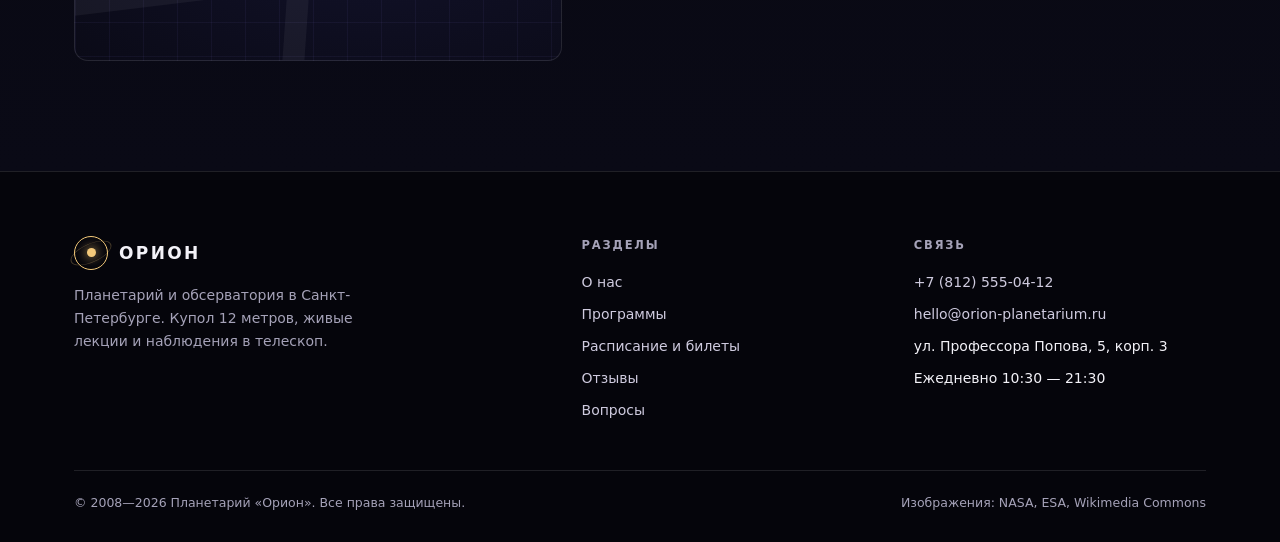
==== commit 3c8bf458: "Выровнять блок вопросов FAQ по левому краю" ====
--- a/index.html
+++ b/index.html
@@ -269,7 +269,7 @@
   .review .who span{font-size:12.5px;color:var(--muted)}
 
   /* ---------- FAQ ---------- */
-  .faq{max-width:820px;margin:0 auto}
+  .faq{max-width:820px}
   details{border-bottom:1px solid var(--line);padding:22px 0}
   details summary{
     list-style:none;cursor:pointer;display:flex;justify-content:space-between;gap:20px;
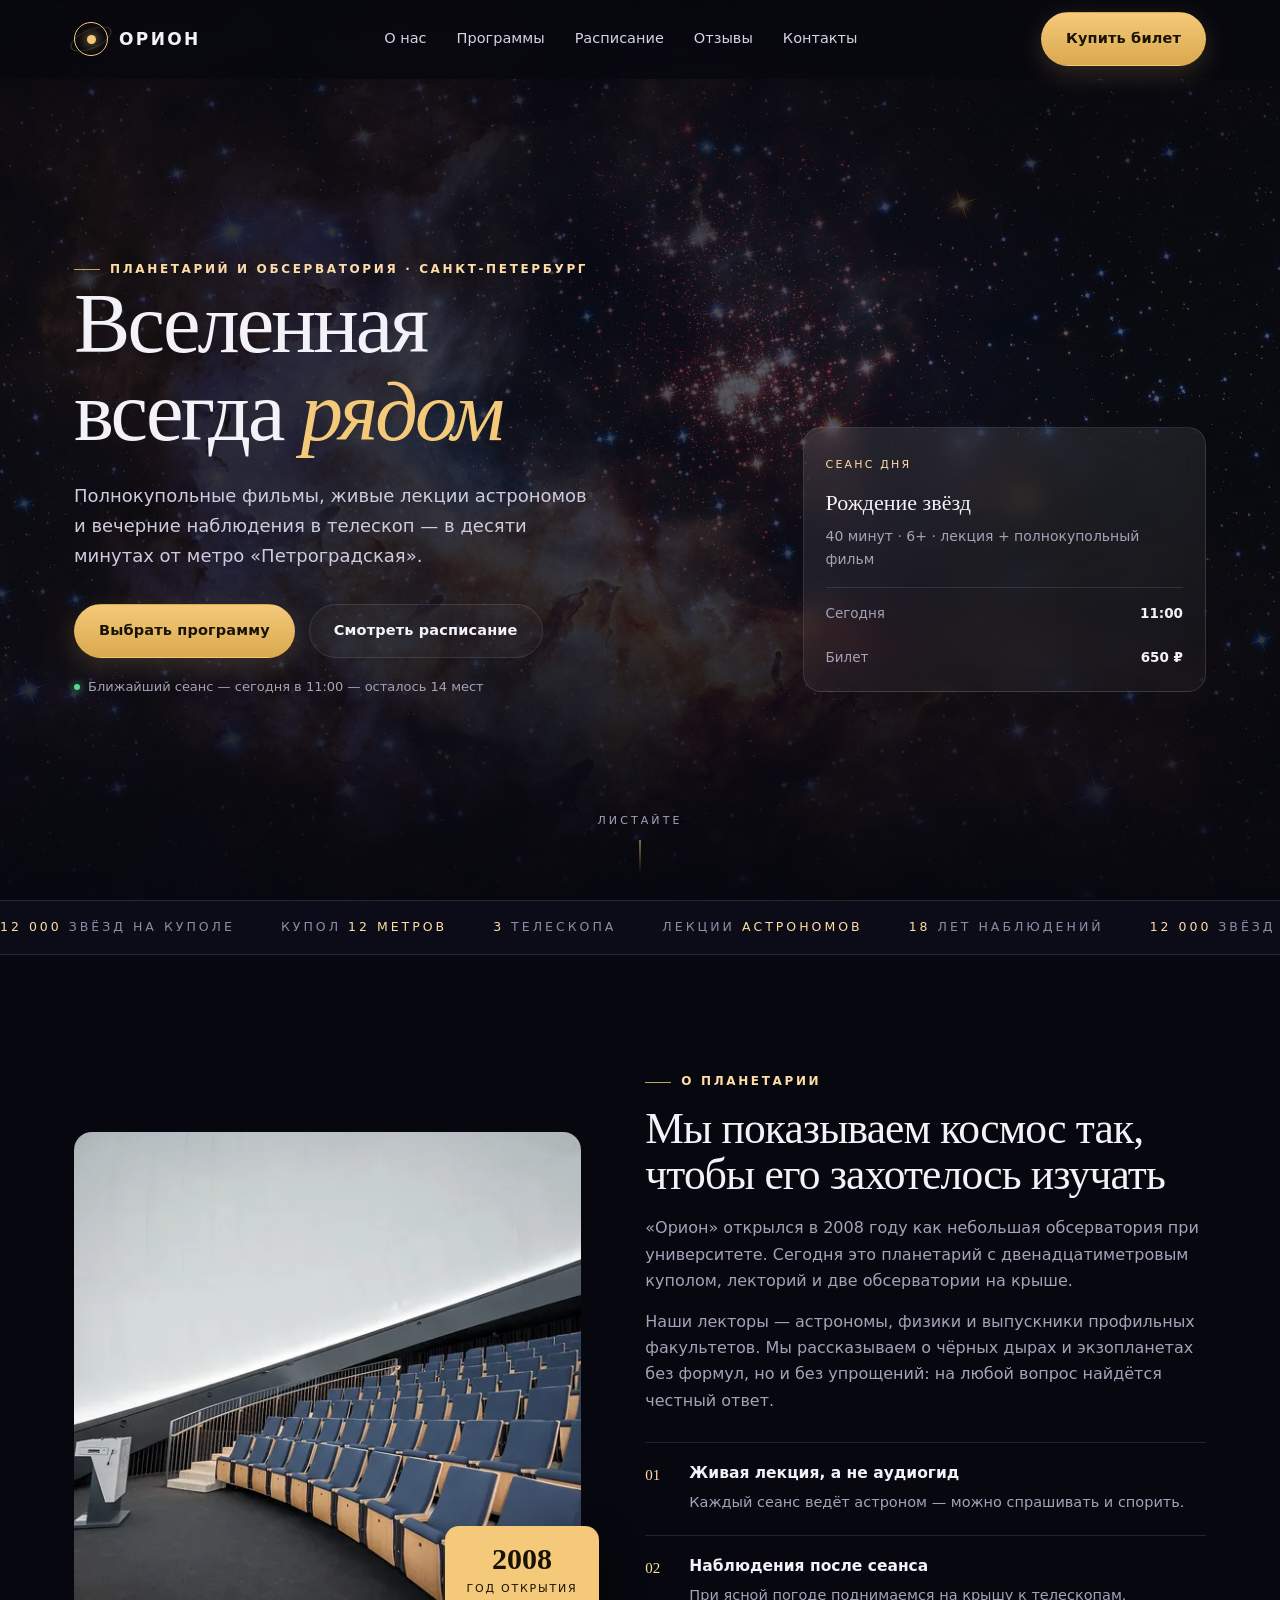
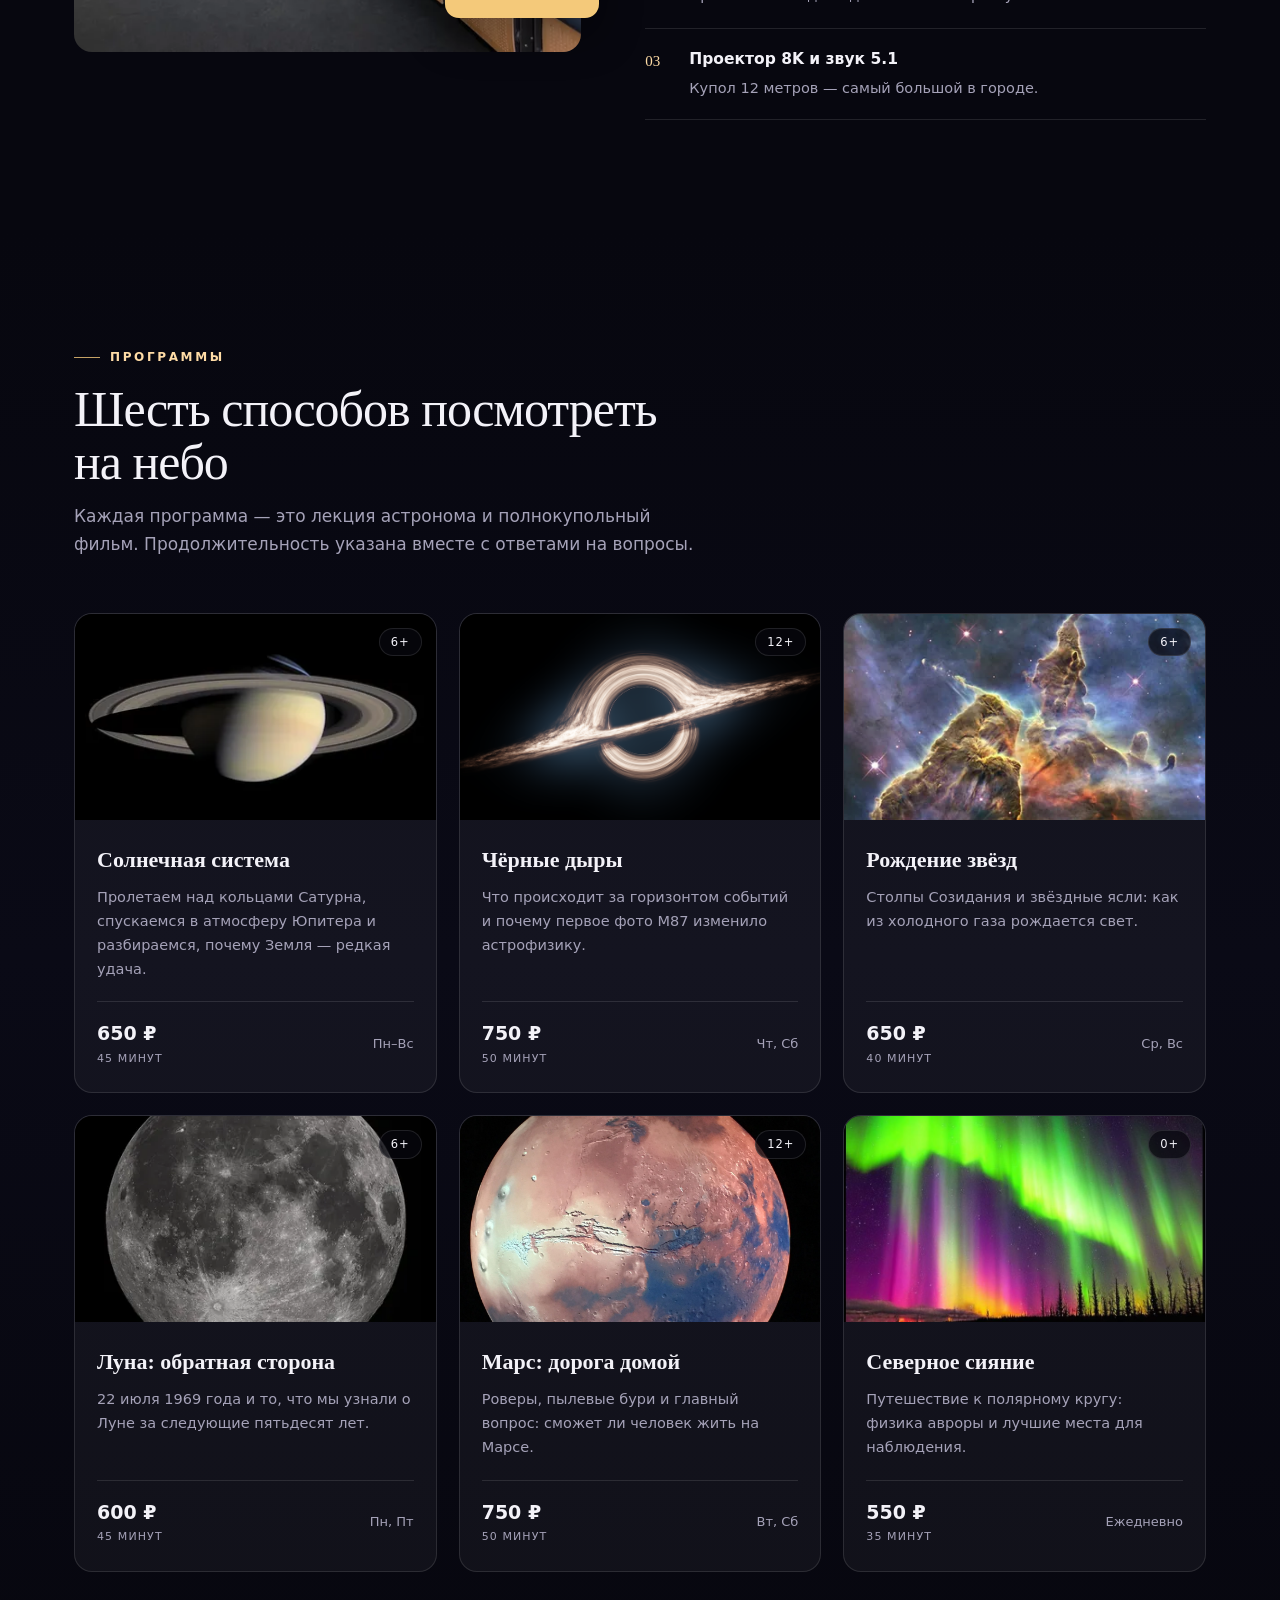
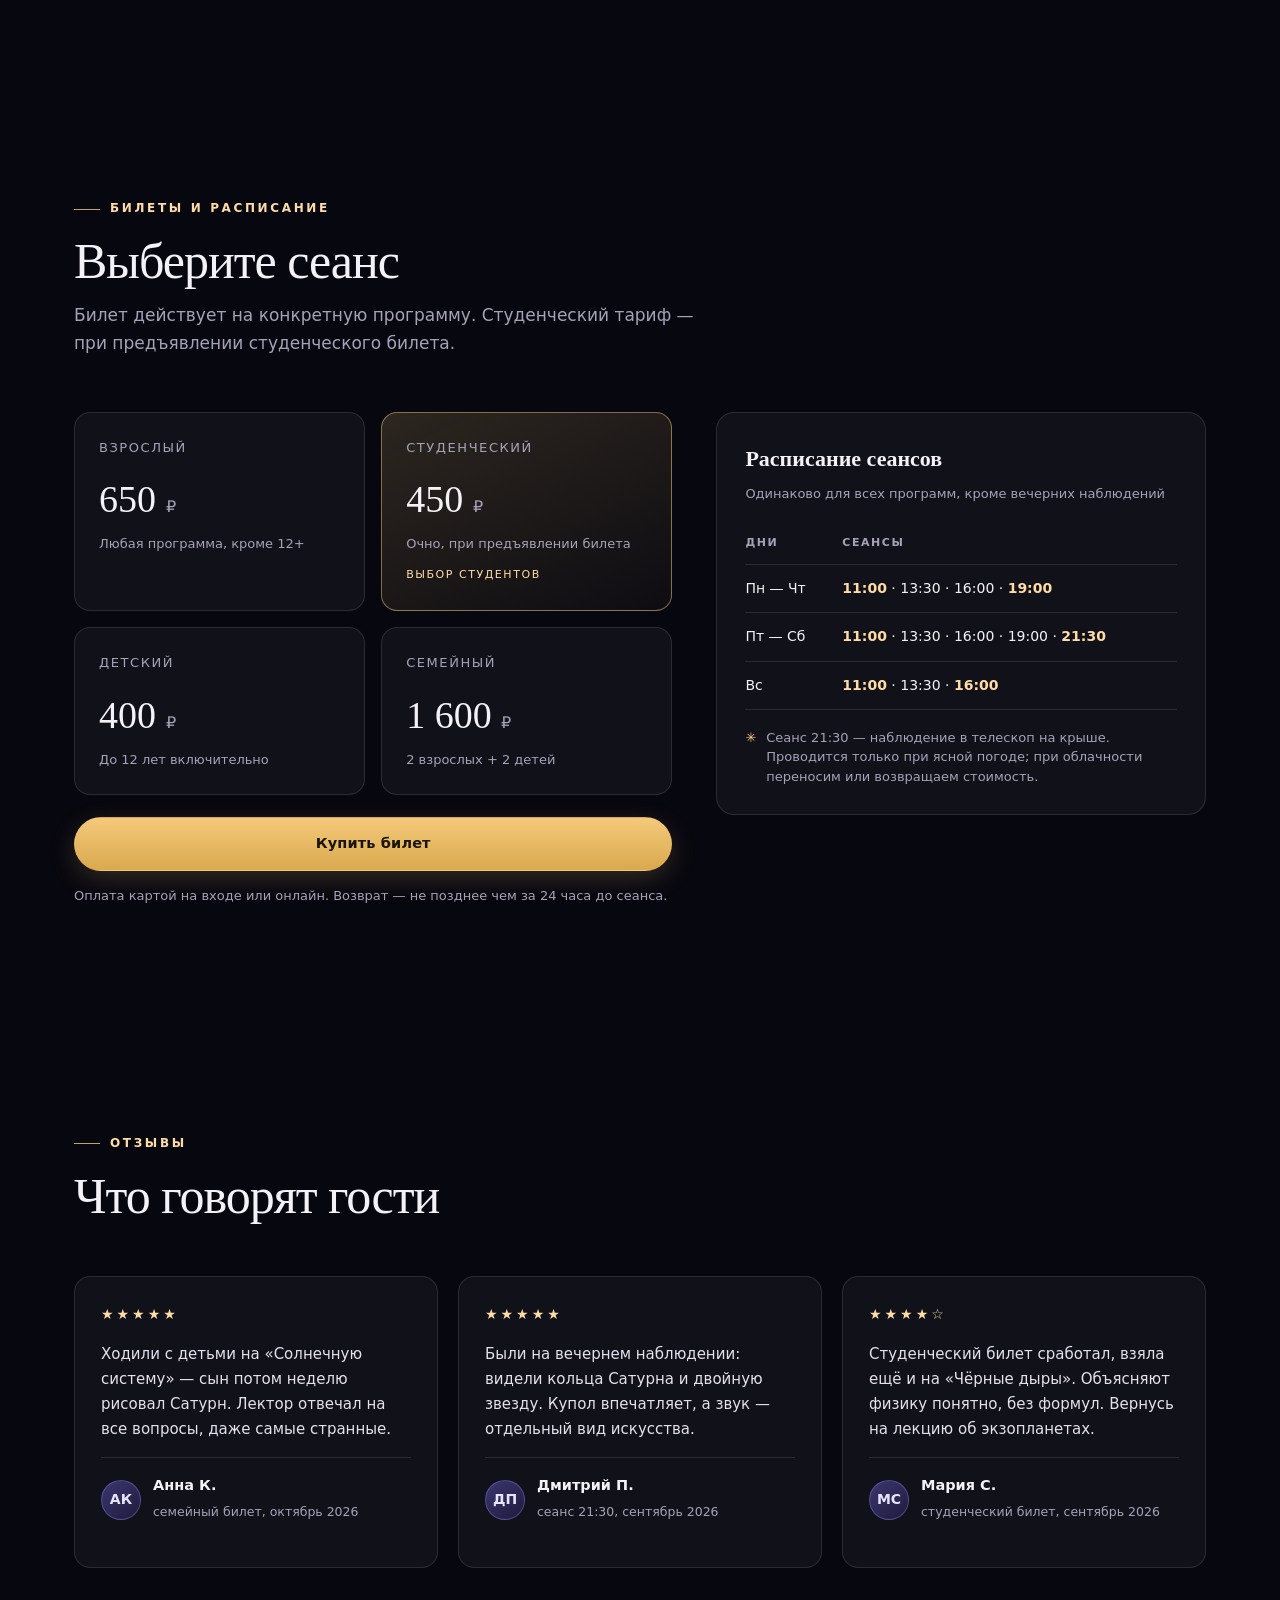
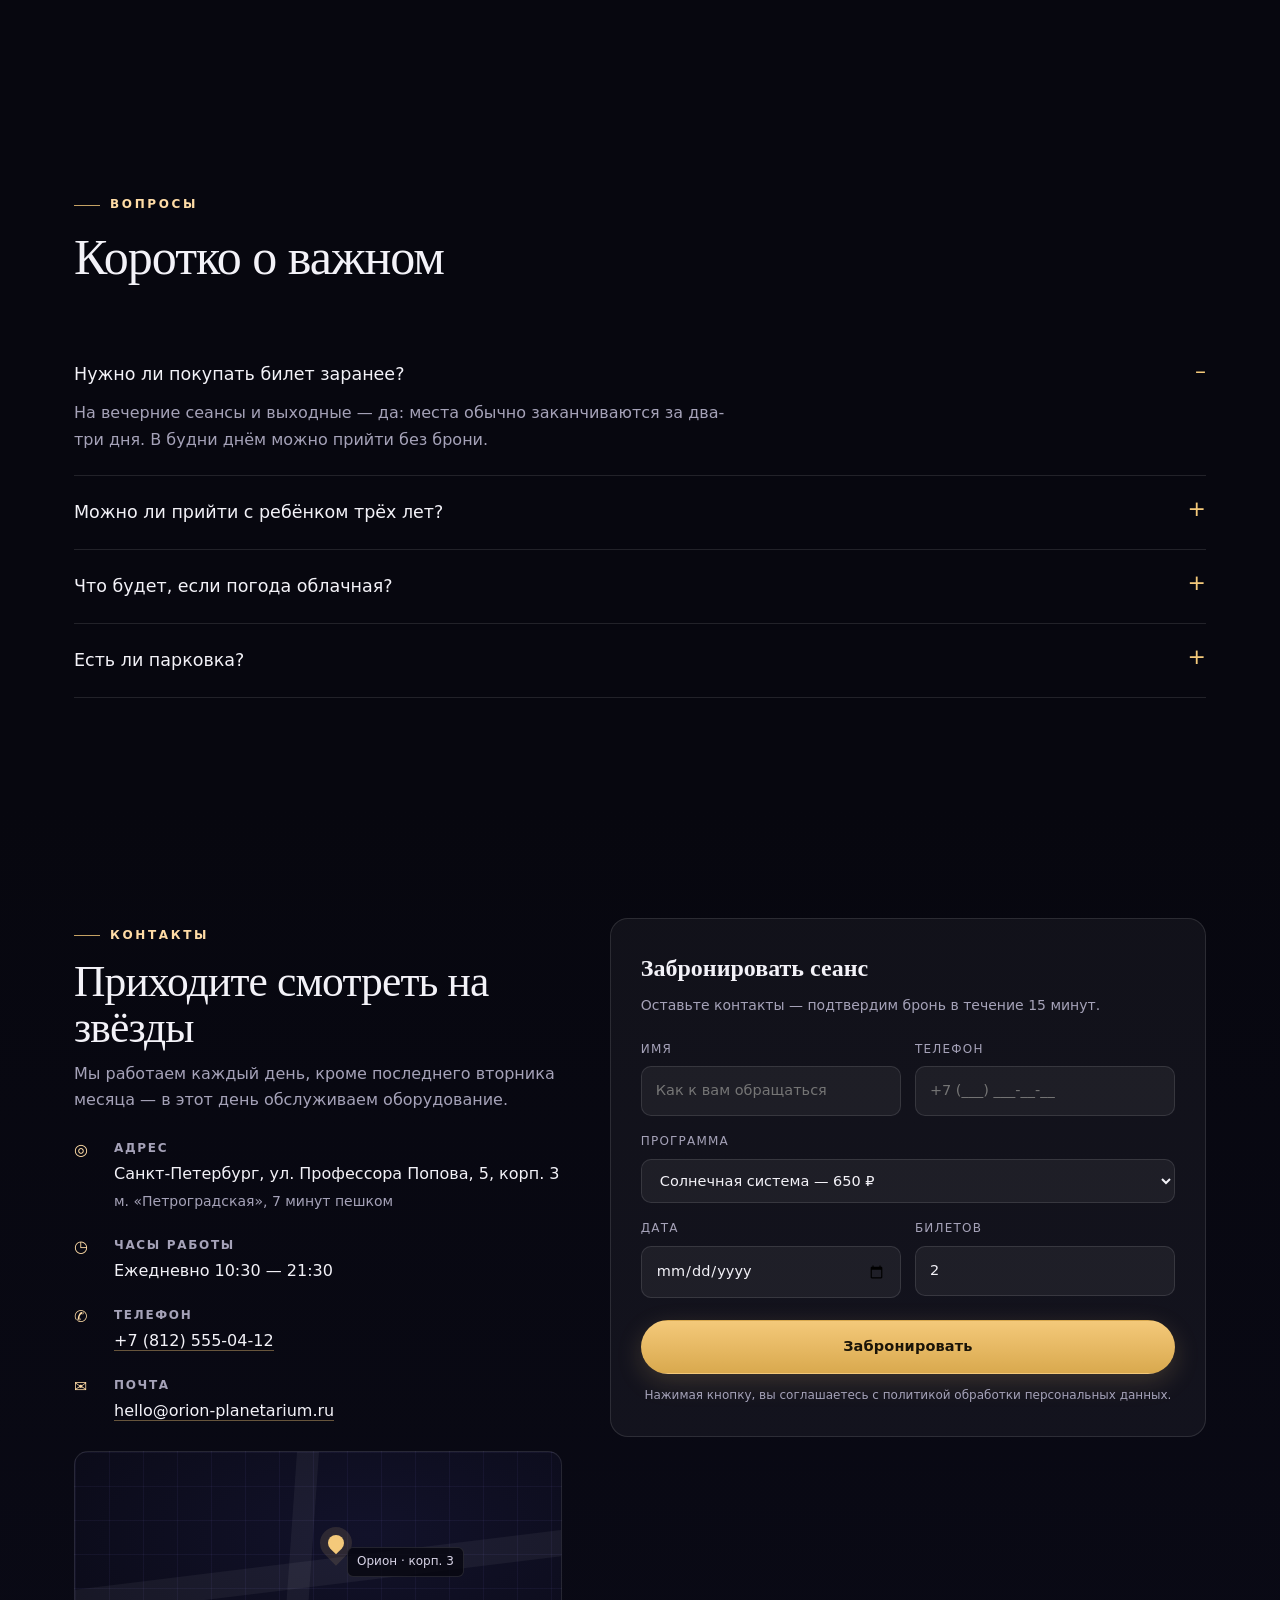
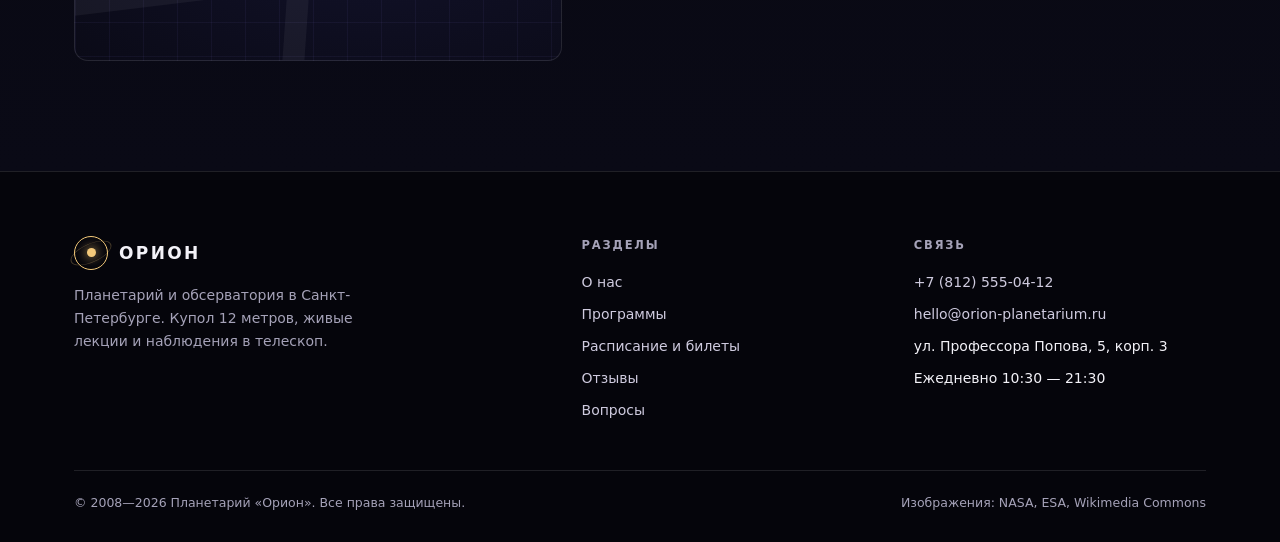
==== commit c1230ced: "Растянуть блок вопросов FAQ на всю ширину" ====
--- a/index.html
+++ b/index.html
@@ -269,7 +269,7 @@
   .review .who span{font-size:12.5px;color:var(--muted)}
 
   /* ---------- FAQ ---------- */
-  .faq{max-width:820px}
+  .faq{width:100%}
   details{border-bottom:1px solid var(--line);padding:22px 0}
   details summary{
     list-style:none;cursor:pointer;display:flex;justify-content:space-between;gap:20px;
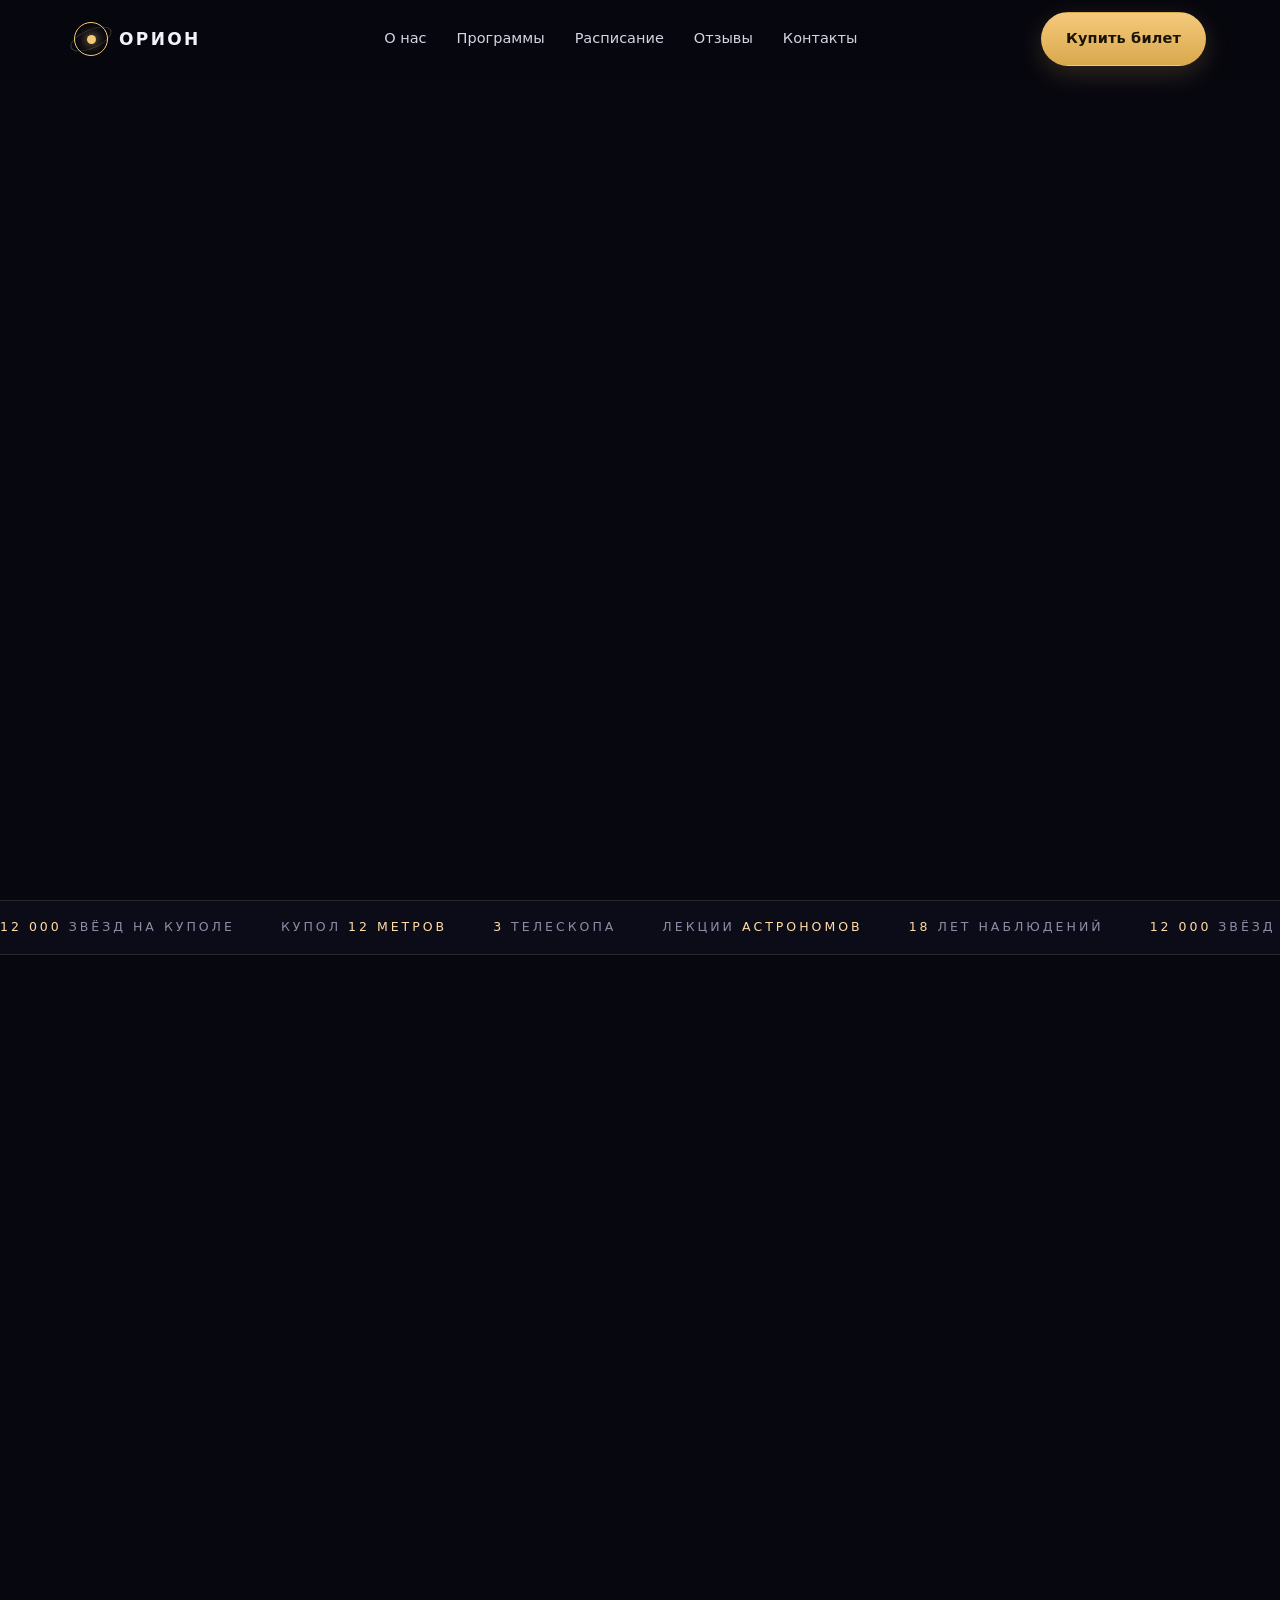
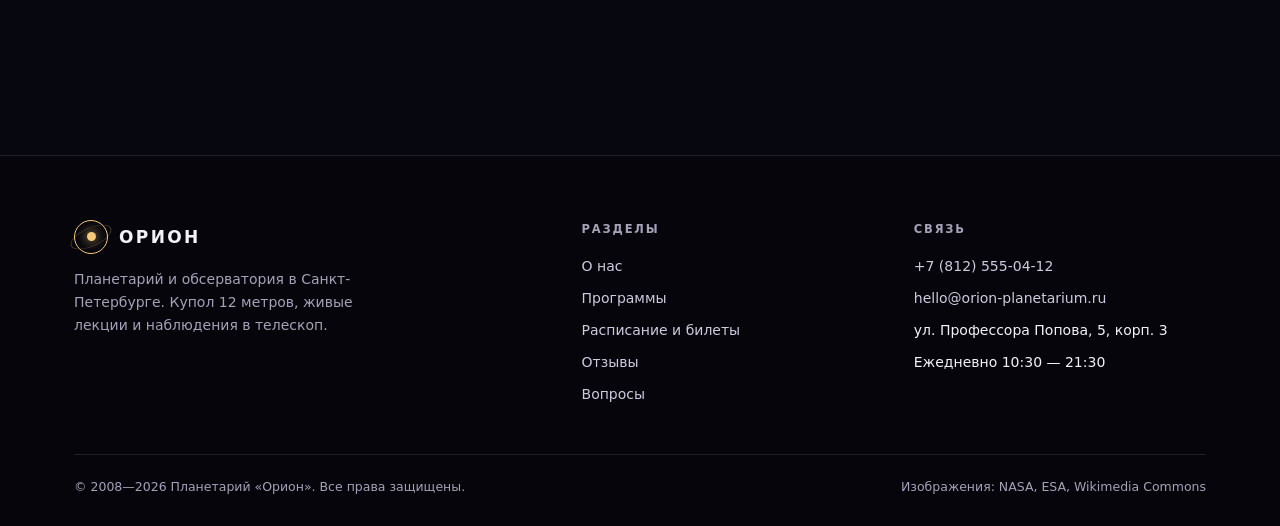
==== commit f1675eb7: "Добавить файлы статического сайта index.html и style.css" ====
--- a/index.html
+++ b/index.html
@@ -1,922 +1,419 @@
 <!DOCTYPE html>
 <html lang="ru">
 <head>
-<meta charset="UTF-8">
-<meta name="viewport" content="width=device-width, initial-scale=1.0">
-<title>Планетарий «Орион» — вселенная всегда рядом</title>
-<meta name="description" content="Планетарий и обсерватория «Орион» в Санкт-Петербурге: шесть полнокупольных программ, живые лекции астрономов и вечерние наблюдения в телескоп. Билеты от 400 ₽.">
-<link rel="canonical" href="https://orion-planetarium.ru/">
-<meta property="og:type" content="website">
-<meta property="og:locale" content="ru_RU">
-<meta property="og:site_name" content="Планетарий «Орион»">
-<meta property="og:title" content="Планетарий «Орион» — вселенная всегда рядом">
-<meta property="og:description" content="Шесть полнокупольных программ, лекции астрономов и наблюдения в телескоп. Санкт-Петербург, ул. Профессора Попова, 5.">
-<meta property="og:image" content="https://orion-planetarium.ru/assets/og-orion.jpg">
-<meta property="og:image:width" content="1200">
-<meta property="og:image:height" content="630">
-<meta property="og:image:alt" content="Туманность Вестерлунд 2 — звёздное небо в изображении планетария «Орион»">
-<meta property="og:url" content="https://orion-planetarium.ru/">
-<meta name="twitter:card" content="summary_large_image">
-<meta name="twitter:title" content="Планетарий «Орион» — вселенная всегда рядом">
-<meta name="twitter:description" content="Шесть полнокупольных программ, лекции астрономов и наблюдения в телескоп. Санкт-Петербург.">
-<meta name="twitter:image" content="https://orion-planetarium.ru/assets/og-orion.jpg">
-<meta name="twitter:image:alt" content="Туманность Вестерлунд 2 — звёздное небо в изображении планетария «Орион»">
-<meta name="theme-color" content="#07070F">
-<script type="application/ld+json">
-{
-  "@context": "https://schema.org",
-  "@type": "LocalBusiness",
-  "@id": "https://orion-planetarium.ru/#business",
-  "name": "Планетарий «Орион»",
-  "url": "https://orion-planetarium.ru/",
-  "description": "Планетарий и обсерватория в Санкт-Петербурге",
-  "image": "https://orion-planetarium.ru/assets/og-orion.jpg",
-  "telephone": "+7-812-555-04-12",
-  "email": "hello@orion-planetarium.ru",
-  "address": {
-    "@type": "PostalAddress",
-    "streetAddress": "ул. Профессора Попова, 5, корп. 3",
-    "addressLocality": "Санкт-Петербург",
-    "addressRegion": "Санкт-Петербург",
-    "addressCountry": "RU"
-  },
-  "openingHours": "Mo-Su 10:30-21:30",
-  "priceRange": "400-1600 RUB",
-  "currenciesAccepted": "RUB",
-  "paymentAccepted": "Наличные, банковская карта",
-  "publicAccess": true
-}
-</script>
-<style>
-  :root{
-    --bg:#07070F;
-    --bg-2:#0C0C18;
-    --surface:rgba(255,255,255,.045);
-    --surface-2:rgba(255,255,255,.075);
-    --line:rgba(255,255,255,.11);
-    --text:#F3F2F8;
-    --muted:#A5A2B8;
-    --gold:#F4C97A;
-    --gold-text:#FFDCA6; /* осветлённый акцент для мелкого текста: 14.7:1 на --bg */
-    --gold-deep:#D9A94E;
-    --violet:#9B8CFF;
-    --radius:18px;
-    --max:1180px;
-  }
-  *{margin:0;padding:0;box-sizing:border-box}
-  html{scroll-behavior:smooth}
-  body{
-    background:var(--bg);
-    color:var(--text);
-    font-family:"Segoe UI",system-ui,-apple-system,Roboto,Arial,sans-serif;
-    font-size:16px;
-    line-height:1.65;
-    -webkit-font-smoothing:antialiased;
-    overflow-x:hidden;
-  }
-  img{display:block;max-width:100%}
-  picture{display:contents}
-  a{color:inherit;text-decoration:none}
-  button{font:inherit;cursor:pointer}
-  .wrap{width:100%;max-width:var(--max);margin:0 auto;padding:0 24px}
-  section[id]{scroll-margin-top:96px}
-  .skip-link{
-    position:fixed;top:10px;left:10px;z-index:100;
-    padding:12px 18px;border-radius:10px;background:var(--gold);color:#1A1408;
-    font-weight:600;transform:translateY(-160%);transition:transform .2s;
-  }
-  .skip-link:focus-visible{transform:none}
-  .display{font-family:Georgia,"Times New Roman",serif;font-weight:400;letter-spacing:-.02em;line-height:1.05}
-  .eyebrow{
-    display:inline-flex;align-items:center;gap:10px;
-    font-size:12px;letter-spacing:.22em;text-transform:uppercase;
-    color:var(--gold-text);font-weight:600;
-  }
-  .eyebrow::before{content:"";width:26px;height:1px;background:var(--gold);opacity:.8}
-  .section{padding:110px 0;position:relative}
-  .section-head{max-width:640px;margin-bottom:54px}
-  .section-head h2{font-size:clamp(30px,4vw,50px);margin:16px 0 14px}
-  .section-head p{color:var(--muted);font-size:17px}
-
-  /* ---------- HEADER ---------- */
-  header{
-    position:fixed;top:0;left:0;right:0;z-index:50;
-    background:rgba(7,7,15,.72);
-    backdrop-filter:blur(14px);
-    -webkit-backdrop-filter:blur(14px);
-    border-bottom:1px solid transparent;
-    transition:background .3s,border-color .3s;
-  }
-  header.scrolled{background:rgba(7,7,15,.94);border-bottom-color:var(--line)}
-  .nav{display:flex;align-items:center;justify-content:space-between;height:78px;gap:28px}
-  .logo{display:flex;align-items:center;gap:11px;font-weight:600;letter-spacing:.02em}
-  .logo .mark{
-    width:34px;height:34px;border-radius:50%;
-    border:1px solid var(--gold);
-    display:grid;place-items:center;position:relative;
-  }
-  .logo .mark::after{content:"";width:9px;height:9px;border-radius:50%;background:var(--gold);box-shadow:0 0 12px var(--gold)}
-  .logo .mark::before{content:"";position:absolute;inset:-6px;border-radius:50%;border:1px solid rgba(244,201,122,.28);transform:rotate(-24deg) scaleY(.42)}
-  .logo b{font-size:17px;letter-spacing:.14em;text-transform:uppercase}
-  nav ul{display:flex;gap:30px;list-style:none;font-size:14.5px;color:#D6D3E4}
-  nav a{position:relative;padding:6px 0;transition:color .2s}
-  nav a::after{content:"";position:absolute;left:0;bottom:0;height:1px;width:0;background:var(--gold);transition:width .25s}
-  nav a:hover{color:var(--gold)}
-  nav a:hover::after{width:100%}
-  .btn{
-    display:inline-flex;align-items:center;justify-content:center;gap:9px;
-    padding:14px 24px;border-radius:999px;border:1px solid transparent;
-    font-size:14.5px;font-weight:600;letter-spacing:.01em;
-    transition:transform .2s,background .2s,border-color .2s,color .2s;
-    white-space:nowrap;
-  }
-  .btn-gold{background:linear-gradient(180deg,var(--gold),var(--gold-deep));color:#1A1408;box-shadow:0 8px 26px rgba(244,201,122,.18)}
-  .btn-gold:hover{transform:translateY(-2px);box-shadow:0 12px 30px rgba(244,201,122,.3)}
-  .btn-ghost{border-color:var(--line);color:var(--text);background:rgba(255,255,255,.03)}
-  .btn-ghost:hover{border-color:rgba(244,201,122,.6);color:var(--gold)}
-  .burger{display:none;background:none;border:1px solid var(--line);border-radius:10px;padding:9px 11px;color:var(--text)}
-  .burger span{display:block;width:20px;height:2px;background:currentColor;margin:4px 0;transition:.25s}
-
-  /* ---------- HERO ---------- */
-  .hero{
-    position:relative;min-height:100vh;display:flex;align-items:center;
-    padding:130px 0 80px;overflow:hidden;
-  }
-  .hero-bg{position:absolute;inset:0;z-index:0}
-  .hero-bg img{width:100%;height:100%;object-fit:cover;object-position:center 40%;opacity:.62}
-  .hero-bg::after{
-    content:"";position:absolute;inset:0;
-    background:
-      radial-gradient(900px 520px at 18% 42%,rgba(7,7,15,.55),transparent 70%),
-      linear-gradient(180deg,rgba(7,7,15,.86) 0%,rgba(7,7,15,.42) 42%,rgba(7,7,15,.96) 100%);
-  }
-  .hero .wrap{position:relative;z-index:2;display:grid;grid-template-columns:1.25fr .75fr;gap:56px;align-items:end}
-  .hero h1{font-size:clamp(44px,6.6vw,86px);letter-spacing:-.035em}
-  .hero h1 em{font-style:italic;color:var(--gold)}
-  .hero p.lead{margin:24px 0 34px;max-width:520px;color:#CFCBDF;font-size:18px}
-  .hero-actions{display:flex;gap:14px;flex-wrap:wrap;align-items:center}
-  .hero-note{font-size:13px;color:var(--muted);margin-top:18px;display:flex;gap:8px;align-items:flex-start}
-  .hero-note i{width:6px;height:6px;border-radius:50%;background:#59D68E;box-shadow:0 0 8px #59D68E;display:inline-block;flex:none;margin-top:8px}
-  .next-card{
-    background:linear-gradient(160deg,rgba(255,255,255,.10),rgba(255,255,255,.03));
-    border:1px solid var(--line);border-radius:var(--radius);
-    padding:22px;backdrop-filter:blur(12px);
-    align-self:end;margin-bottom:6px;
-  }
-  .next-card .tag{font-size:11px;letter-spacing:.2em;text-transform:uppercase;color:var(--gold-text)}
-  .next-card h2{font-family:Georgia,serif;font-weight:400;font-size:22px;margin:8px 0 4px}
-  .next-card .meta{display:flex;justify-content:space-between;color:var(--muted);font-size:13.5px;border-top:1px solid var(--line);margin-top:16px;padding-top:14px}
-  .next-card .meta b{color:var(--text);font-weight:600}
-  .scroll-hint{position:absolute;left:50%;bottom:26px;transform:translateX(-50%);font-size:11px;letter-spacing:.28em;text-transform:uppercase;color:var(--muted);z-index:2}
-  .scroll-hint::after{content:"";display:block;width:1px;height:34px;margin:10px auto 0;background:linear-gradient(var(--gold),transparent)}
-  a:focus-visible,button:focus-visible,input:focus-visible,select:focus-visible,textarea:focus-visible,summary:focus-visible{
-    outline:2px solid var(--gold-text);outline-offset:3px;
-  }
-  .reveal{opacity:0;transform:translateY(26px);transition:opacity .7s ease,transform .7s cubic-bezier(.22,1,.36,1)}
-  .reveal.is-visible{opacity:1;transform:none}
-  @media (prefers-reduced-motion:reduce){
-    *,*::before,*::after{animation-duration:.01ms !important;animation-iteration-count:1 !important;transition-duration:.01ms !important;scroll-behavior:auto !important}
-    .reveal{opacity:1;transform:none}
-  }
-  /* Если JS отключён, секции не должны оставаться невидимыми */
-  </style>
-  <noscript><style>.reveal{opacity:1;transform:none}</style></noscript>
-  <style>
-
-  /* ---------- TICKER ---------- */
-  .ticker{border-top:1px solid var(--line);border-bottom:1px solid var(--line);background:var(--bg-2);overflow:hidden;padding:16px 0}
-  .ticker-track{display:flex;gap:46px;width:max-content;animation:slide 34s linear infinite}
-  .ticker span{font-size:12.5px;letter-spacing:.24em;text-transform:uppercase;color:#8F8BA6;white-space:nowrap}
-  .ticker span b{color:var(--gold-text);font-weight:500}
-  @keyframes slide{to{transform:translateX(-50%)}}
-
-  /* ---------- ABOUT ---------- */
-  .about-grid{display:grid;grid-template-columns:.95fr 1.05fr;gap:64px;align-items:center}
-  .about-media{position:relative}
-  .about-media img{border-radius:var(--radius);width:100%;height:520px;object-fit:cover;filter:saturate(.92)}
-  .about-media .badge{
-    position:absolute;right:-18px;bottom:34px;background:var(--gold);color:#191307;
-    padding:18px 22px;border-radius:14px;text-align:center;box-shadow:0 18px 40px rgba(0,0,0,.45);
-  }
-  .about-media .badge b{display:block;font-family:Georgia,serif;font-size:30px;line-height:1}
-  .about-media .badge span{font-size:11px;letter-spacing:.16em;text-transform:uppercase}
-  .about-body h2{font-size:clamp(28px,3.4vw,44px);margin:14px 0 18px}
-  .about-body p{color:var(--muted);margin-bottom:14px}
-  .features{list-style:none;margin-top:28px;display:grid;gap:2px}
-  .features li{display:flex;gap:16px;align-items:flex-start;padding:18px 0;border-top:1px solid var(--line)}
-  .features li:last-child{border-bottom:1px solid var(--line)}
-  .features .num{font-family:Georgia,serif;color:var(--gold-text);font-size:15px;min-width:28px;padding-top:2px}
-  .features b{display:block;font-size:15.5px;margin-bottom:2px}
-  .features span{color:var(--muted);font-size:14.5px}
-
-  /* ---------- PROGRAMS ---------- */
-  #programs{background:linear-gradient(180deg,var(--bg) 0%,#0A0A16 50%,var(--bg) 100%)}
-  .cards{display:grid;grid-template-columns:repeat(3,1fr);gap:22px}
-  .card{
-    background:var(--surface);border:1px solid var(--line);border-radius:var(--radius);
-    overflow:hidden;display:flex;flex-direction:column;
-    transition:transform .3s,border-color .3s,background .3s;
-  }
-  .card:hover{transform:translateY(-6px);border-color:rgba(244,201,122,.45);background:var(--surface-2)}
-  .card .thumb{position:relative;height:206px;overflow:hidden;background:#111}
-  .card .thumb img{width:100%;height:100%;object-fit:cover;transition:transform .8s ease}
-  .card:hover .thumb img{transform:scale(1.06)}
-  .card .age{
-    position:absolute;top:14px;right:14px;background:rgba(7,7,15,.72);
-    border:1px solid var(--line);padding:4px 11px;border-radius:999px;font-size:11.5px;letter-spacing:.08em;
-  }
-  .card .body{padding:22px 22px 24px;display:flex;flex-direction:column;flex:1}
-  .card h3{font-family:Georgia,serif;font-size:22px;margin-bottom:8px}
-  .card p{color:var(--muted);font-size:14.5px;flex:1}
-  .card .foot{display:flex;align-items:center;justify-content:space-between;margin-top:20px;padding-top:16px;border-top:1px solid var(--line)}
-  .card .price{font-size:19px;font-weight:600}
-  .card .price small{display:block;font-size:11px;color:var(--muted);font-weight:400;letter-spacing:.1em;text-transform:uppercase}
-  .card .time{font-size:13px;color:var(--muted)}
-
-  /* ---------- SCHEDULE / TICKETS ---------- */
-  .tickets-grid{display:grid;grid-template-columns:1.1fr .9fr;gap:44px;align-items:start}
-  .plans{display:grid;grid-template-columns:1fr 1fr;gap:16px}
-  .plan{border:1px solid var(--line);border-radius:16px;padding:24px;background:var(--surface);transition:.25s}
-  .plan:hover{border-color:rgba(244,201,122,.4)}
-  .plan.featured{background:linear-gradient(155deg,rgba(244,201,122,.16),rgba(244,201,122,.03));border-color:rgba(244,201,122,.5)}
-  .plan .name{font-size:13px;letter-spacing:.12em;text-transform:uppercase;color:var(--muted)}
-  .plan .amount{font-family:Georgia,serif;font-size:38px;margin:10px 0 2px}
-  .plan .amount small{font-size:16px;color:var(--muted);font-family:"Segoe UI",sans-serif}
-  .plan .cond{font-size:13px;color:var(--muted)}
-  .plan .flag{display:inline-block;margin-top:12px;font-size:11px;letter-spacing:.14em;text-transform:uppercase;color:var(--gold-text)}
-  .schedule{background:var(--surface);border:1px solid var(--line);border-radius:var(--radius);padding:28px}
-  .schedule h3{font-family:Georgia,serif;font-size:22px;margin-bottom:6px}
-  .schedule .hint{font-size:13px;color:var(--muted);margin-bottom:18px}
-  table{width:100%;border-collapse:collapse;font-size:14px}
-  th,td{text-align:left;padding:12px 16px 12px 0;border-bottom:1px solid var(--line)}
-  th:last-child,td:last-child{padding-right:0}
-  td:first-child{white-space:nowrap}
-  th{font-size:11px;letter-spacing:.14em;text-transform:uppercase;color:var(--muted);font-weight:600}
-  td b{font-weight:600;color:var(--gold-text)}
-  .schedule .note{display:flex;gap:10px;margin-top:18px;font-size:13px;color:var(--muted);line-height:1.5}
-  .schedule .note i{color:var(--gold);font-style:normal}
-  .cta-row{display:flex;gap:12px;margin-top:22px;flex-wrap:wrap}
-  .cta-row .btn{flex:1}
-
-  /* ---------- REVIEWS ---------- */
-  .reviews{display:grid;grid-template-columns:repeat(3,1fr);gap:20px}
-  .review{background:var(--surface);border:1px solid var(--line);border-radius:16px;padding:26px;display:flex;flex-direction:column;gap:16px}
-  .review .stars{color:var(--gold-text);letter-spacing:3px;font-size:14px}
-  .review blockquote{font-size:15px;color:#E4E1EE;flex:1}
-  .review .who{display:flex;align-items:center;gap:12px;border-top:1px solid var(--line);padding-top:16px}
-  .avatar{width:40px;height:40px;border-radius:50%;display:grid;place-items:center;font-size:14px;font-weight:600;background:linear-gradient(140deg,#3B3670,#1E1B3A);color:#E7E3FF;border:1px solid rgba(155,140,255,.35)}
-  .review .who b{display:block;font-size:14.5px}
-  .review .who span{font-size:12.5px;color:var(--muted)}
-
-  /* ---------- FAQ ---------- */
-  .faq{width:100%}
-  details{border-bottom:1px solid var(--line);padding:22px 0}
-  details summary{
-    list-style:none;cursor:pointer;display:flex;justify-content:space-between;gap:20px;
-    font-size:17.5px;font-weight:500;
-  }
-  details summary::-webkit-details-marker{display:none}
-  details summary::after{content:"+";color:var(--gold);font-size:22px;line-height:1;transition:transform .25s}
-  details[open] summary::after{content:"–"}
-  details p{color:var(--muted);margin-top:12px;max-width:660px}
-
-  /* ---------- CONTACTS ---------- */
-  #contacts{background:linear-gradient(180deg,var(--bg),#0A0A16)}
-  .contacts-grid{display:grid;grid-template-columns:.9fr 1.1fr;gap:48px;align-items:start}
-  .contact-list{list-style:none;margin-top:26px;display:grid;gap:22px}
-  .contact-list li{display:grid;grid-template-columns:26px 1fr;gap:14px}
-  .contact-list .ico{color:var(--gold-text);font-size:16px;line-height:1.4}
-  .contact-list b{display:block;font-size:12px;letter-spacing:.14em;text-transform:uppercase;color:var(--muted);font-weight:600;margin-bottom:2px}
-  .contact-list a{border-bottom:1px solid rgba(244,201,122,.4)}
-  .map{margin-top:26px;height:210px;border-radius:14px;border:1px solid var(--line);position:relative;overflow:hidden;background:
-      linear-gradient(rgba(155,140,255,.06) 1px,transparent 1px) 0 0/100% 34px,
-      linear-gradient(90deg,rgba(155,140,255,.06) 1px,transparent 1px) 0 0/34px 100%,
-      radial-gradient(400px 200px at 60% 40%,#12122A,#0A0A16)}
-  .map .road{position:absolute;left:-10%;top:52%;width:120%;height:26px;background:rgba(255,255,255,.05);transform:rotate(-7deg)}
-  .map .road.v{left:44%;top:-10%;width:22px;height:130%;transform:rotate(4deg)}
-  .map .pin{position:absolute;left:52%;top:40%;width:16px;height:16px;border-radius:50% 50% 50% 0;background:var(--gold);transform:rotate(-45deg);box-shadow:0 0 0 8px rgba(244,201,122,.12)}
-  .map .label{position:absolute;left:56%;top:46%;font-size:12px;color:#D9D5E8;background:rgba(7,7,15,.8);padding:4px 9px;border-radius:6px;border:1px solid var(--line)}
-  form{background:var(--surface);border:1px solid var(--line);border-radius:var(--radius);padding:30px}
-  form h3{font-family:Georgia,serif;font-size:24px;margin-bottom:6px}
-  form p.sub{color:var(--muted);font-size:14px;margin-bottom:22px}
-  .field{margin-bottom:16px}
-  .field label{display:block;font-size:12px;letter-spacing:.1em;text-transform:uppercase;color:var(--muted);margin-bottom:7px}
-  .field input,.field select,.field textarea{
-    width:100%;background:rgba(255,255,255,.05);border:1px solid var(--line);
-    border-radius:10px;padding:12px 14px;color:var(--text);font:inherit;font-size:14.5px;
-    transition:border-color .2s,background .2s;
-  }
-  .field input:focus,.field select:focus,.field textarea:focus{border-color:var(--gold);background:rgba(244,201,122,.06)}
-  .row2{display:grid;grid-template-columns:1fr 1fr;gap:14px}
-  form .btn{width:100%;margin-top:6px}
-  form .privacy{font-size:12px;color:var(--muted);margin-top:12px;text-align:center}
-
-  /* ---------- FOOTER ---------- */
-  footer{border-top:1px solid var(--line);padding:64px 0 28px;background:#05050B}
-  .foot-grid{display:grid;grid-template-columns:1.6fr 1fr 1fr;gap:40px}
-  footer .logo{margin-bottom:14px}
-  footer p{color:var(--muted);font-size:14px;max-width:280px}
-  footer h4{font-size:11.5px;letter-spacing:.16em;text-transform:uppercase;color:var(--muted);margin-bottom:16px}
-  footer ul{list-style:none;display:grid;gap:9px;font-size:14px}
-  footer ul a{color:#CFCBDF;transition:color .2s}
-  footer ul a:hover{color:var(--gold)}
-  .foot-bottom{display:flex;justify-content:space-between;gap:20px;border-top:1px solid var(--line);margin-top:48px;padding-top:22px;font-size:12.5px;color:var(--muted);flex-wrap:wrap}
-
-  /* ---------- RESPONSIVE ---------- */
-  .next-card-slot{display:none}
-  .next-card-slot:not(:empty){
-    display:block;width:100%;max-width:var(--max);margin:0 auto;padding:0 24px 6px;
-  }
-  .next-card-slot .next-card{max-width:460px;margin:0}
-  @media (max-width:1024px){
-    .hero .wrap{grid-template-columns:1fr;gap:34px}
-    .next-card{max-width:420px}
-    .about-grid,.tickets-grid,.contacts-grid{grid-template-columns:1fr;gap:36px}
-    .about-media img{height:400px}
-    .cards,.reviews{grid-template-columns:1fr 1fr}
-    .foot-grid{grid-template-columns:1fr 1fr}
-  }
-  @media (max-width:760px){
-    .section{padding:72px 0}
-    nav{position:absolute;top:78px;left:0;right:0;background:#08080F;border-bottom:1px solid var(--line);display:none}
-    nav.open{display:block}
-    nav ul{flex-direction:column;gap:0;padding:10px 24px 18px}
-    nav li{border-bottom:1px solid var(--line)}
-    nav a{display:block;padding:14px 0}
-    .burger{display:block}
-    .nav > .btn{display:none}
-    .hero{padding-top:110px;min-height:auto}
-    .hero h1{font-size:44px}
-    .cards,.reviews,.plans,.row2{grid-template-columns:1fr}
-    .about-media .badge{right:14px}
-    .foot-grid{grid-template-columns:1fr}
-    .scroll-hint{display:none}
-  }
-</style>
+  <meta charset="UTF-8">
+  <meta name="viewport" content="width=device-width, initial-scale=1.0">
+  <title>Планетарий «Орион» — вселенная всегда рядом</title>
+  <meta name="description" content="Планетарий и обсерватория «Орион» в Санкт-Петербурге: полнокупольные программы, лекции астрономов и наблюдения в телескоп. Билеты от 400 ₽.">
+  <link rel="stylesheet" href="style.css">
 </head>
 <body>
 
-<a class="skip-link" href="#main">Перейти к содержанию</a>
-
-<header id="header">
-  <div class="wrap nav">
-    <a href="#" class="logo"><span class="mark"></span><b>Орион</b></a>
-    <nav id="nav" aria-label="Основная навигация">
-      <ul>
-        <li><a href="#about">О нас</a></li>
-        <li><a href="#programs">Программы</a></li>
-        <li><a href="#schedule">Расписание</a></li>
-        <li><a href="#reviews">Отзывы</a></li>
-        <li><a href="#contacts">Контакты</a></li>
-      </ul>
-    </nav>
-    <a href="#schedule" class="btn btn-gold">Купить билет</a>
-    <button class="burger" id="burger" aria-label="Открыть меню" aria-expanded="false" aria-controls="nav"><span></span><span></span><span></span></button>
-  </div>
-</header>
-
-<main id="main" tabindex="-1">
-
-<section class="hero" aria-labelledby="hero-title">
-  <div class="hero-bg">
-    <picture>
-      <source type="image/webp" srcset="assets/hero-960.webp 960w, assets/hero-1920.webp 1920w" sizes="100vw">
-      <img src="assets/hero.jpg" alt="Туманность Вестерлунд 2" width="1920" height="1439" fetchpriority="high" decoding="async">
-    </picture>
-  </div>
-  <div class="wrap">
-    <div>
-      <span class="eyebrow">Планетарий и обсерватория · Санкт-Петербург</span>
-      <h1 class="display" id="hero-title">Вселенная<br>всегда <em>рядом</em></h1>
-      <p class="lead">Полнокупольные фильмы, живые лекции астрономов и вечерние наблюдения в телескоп — в десяти минутах от метро «Петроградская».</p>
-      <div class="hero-actions">
-        <a href="#programs" class="btn btn-gold">Выбрать программу</a>
-        <a href="#schedule" class="btn btn-ghost">Смотреть расписание</a>
-      </div>
-      <div class="hero-note"><i aria-hidden="true"></i> <span id="heroNote">Ближайший сеанс — сегодня в 19:00 — осталось 14 мест</span></div>
-    </div>
-    <div class="next-card" id="nextCard">
-      <span class="tag">Сеанс дня</span>
-      <h2 id="nextTitle">Чёрные дыры</h2>
-      <p id="nextInfo" style="color:var(--muted);font-size:14px">50 минут · 12+ · лекция + полнокупольный фильм</p>
-      <div class="meta"><span id="nextWhen">Сегодня</span><b id="nextTime">19:00</b></div>
-      <div class="meta" style="border-top:none;padding-top:6px"><span>Билет</span><b id="nextPrice">750 ₽</b></div>
-    </div>
-  </div>
-  <div class="scroll-hint">Листайте</div>
-</section>
-
-<div class="ticker">
-  <div class="ticker-track">
-    <span><b>12 000</b> звёзд на куполе</span>
-    <span>Купол <b>12 метров</b></span>
-    <span><b>3</b> телескопа</span>
-    <span>Лекции <b>астрономов</b></span>
-    <span><b>18</b> лет наблюдений</span>
-    <span><b>12 000</b> звёзд на куполе</span>
-    <span>Купол <b>12 метров</b></span>
-    <span><b>3</b> телескопа</span>
-    <span>Лекции <b>астрономов</b></span>
-    <span><b>18</b> лет наблюдений</span>
-  </div>
-</div>
-
-<section class="section reveal" id="about">
-  <div class="wrap about-grid">
-    <div class="about-media">
-      <picture>
-        <source type="image/webp" srcset="assets/dome-800.webp 800w, assets/dome-1600.webp 1600w" sizes="(max-width: 1024px) 92vw, 44vw">
-        <img src="assets/dome.jpg" alt="Зал планетария с куполом" width="1920" height="1280" loading="lazy" decoding="async">
-      </picture>
-      <div class="badge"><b>2008</b><span>год открытия</span></div>
-    </div>
-    <div class="about-body">
-      <span class="eyebrow">О планетарии</span>
-      <h2 class="display">Мы показываем космос так, чтобы его захотелось изучать</h2>
-      <p>«Орион» открылся в 2008 году как небольшая обсерватория при университете. Сегодня это планетарий с двенадцатиметровым куполом, лекторий и две обсерватории на крыше.</p>
-      <p>Наши лекторы — астрономы, физики и выпускники профильных факультетов. Мы рассказываем о чёрных дырах и экзопланетах без формул, но и без упрощений: на любой вопрос найдётся честный ответ.</p>
-      <ul class="features">
-        <li><span class="num">01</span><div><b>Живая лекция, а не аудиогид</b><span>Каждый сеанс ведёт астроном — можно спрашивать и спорить.</span></div></li>
-        <li><span class="num">02</span><div><b>Наблюдения после сеанса</b><span>При ясной погоде поднимаемся на крышу к телескопам.</span></div></li>
-        <li><span class="num">03</span><div><b>Проектор 8K и звук 5.1</b><span>Купол 12 метров — самый большой в городе.</span></div></li>
-      </ul>
-    </div>
-  </div>
-</section>
-
-<section class="section reveal" id="programs">
-  <div class="wrap">
-    <div class="section-head">
-      <span class="eyebrow">Программы</span>
-      <h2 class="display">Шесть способов посмотреть на небо</h2>
-      <p>Каждая программа — это лекция астронома и полнокупольный фильм. Продолжительность указана вместе с ответами на вопросы.</p>
-    </div>
-    <div class="cards">
-      <article class="card" data-program="solar">
-        <div class="thumb">
-          <picture>
-            <source type="image/webp" srcset="assets/prog-saturn-400.webp 400w, assets/prog-saturn-800.webp 800w" sizes="(max-width: 760px) 92vw, (max-width: 1024px) 46vw, 360px">
-            <img src="assets/prog-saturn.jpg" alt="Сатурн и его кольца, снимок аппарата Cassini" width="1280" height="654" loading="lazy" decoding="async">
-          </picture>
-          <span class="age">6+</span>
-        </div>
-        <div class="body">
-          <h3>Солнечная система</h3>
-          <p>Пролетаем над кольцами Сатурна, спускаемся в атмосферу Юпитера и разбираемся, почему Земля — редкая удача.</p>
-          <div class="foot"><div class="price">650 ₽<small>45 минут</small></div><span class="time">Пн–Вс</span></div>
-        </div>
-      </article>
-      <article class="card" data-program="blackhole">
-        <div class="thumb">
-          <picture>
-            <img src="assets/bbef87be46.png" alt="Тень чёрной дыры в центре галактики M87" loading="lazy" decoding="async">
-          </picture>
-          <span class="age">12+</span>
-        </div>
-        <div class="body">
-          <h3>Чёрные дыры</h3>
-          <p>Что происходит за горизонтом событий и почему первое фото M87 изменило астрофизику.</p>
-          <div class="foot"><div class="price">750 ₽<small>50 минут</small></div><span class="time">Чт, Сб</span></div>
-        </div>
-      </article>
-      <article class="card" data-program="stars">
-        <div class="thumb">
-          <picture>
-            <source type="image/webp" srcset="assets/prog-stars-400.webp 400w, assets/prog-stars-800.webp 800w" sizes="(max-width: 760px) 92vw, (max-width: 1024px) 46vw, 360px">
-            <img src="assets/prog-stars.jpg" alt="Столпы Созидания в туманности Киля" width="1280" height="1178" loading="lazy" decoding="async">
-          </picture>
-          <span class="age">6+</span>
-        </div>
-        <div class="body">
-          <h3>Рождение звёзд</h3>
-          <p>Столпы Созидания и звёздные ясли: как из холодного газа рождается свет.</p>
-          <div class="foot"><div class="price">650 ₽<small>40 минут</small></div><span class="time">Ср, Вс</span></div>
-        </div>
-      </article>
-      <article class="card" data-program="moon">
-        <div class="thumb">
-          <picture>
-            <source type="image/webp" srcset="assets/prog-moon-400.webp 400w, assets/prog-moon-800.webp 800w" sizes="(max-width: 760px) 92vw, (max-width: 1024px) 46vw, 360px">
-            <img src="assets/prog-moon.jpg" alt="Полная Луна, снимок с высоким разрешением" width="1280" height="1216" loading="lazy" decoding="async">
-          </picture>
-          <span class="age">6+</span>
-        </div>
-        <div class="body">
-          <h3>Луна: обратная сторона</h3>
-          <p>22 июля 1969 года и то, что мы узнали о Луне за следующие пятьдесят лет.</p>
-          <div class="foot"><div class="price">600 ₽<small>45 минут</small></div><span class="time">Пн, Пт</span></div>
-        </div>
-      </article>
-      <article class="card" data-program="mars">
-        <div class="thumb">
-          <picture>
-            <img src="assets/0931c8b8ea19c2954c9c8faebeadff91.jpg" alt="Марс в естественных цветах, снимок аппарата OSIRIS" loading="lazy" decoding="async">
-          </picture>
-          <span class="age">12+</span>
-        </div>
-        <div class="body">
-          <h3>Марс: дорога домой</h3>
-          <p>Роверы, пылевые бури и главный вопрос: сможет ли человек жить на Марсе.</p>
-          <div class="foot"><div class="price">750 ₽<small>50 минут</small></div><span class="time">Вт, Сб</span></div>
-        </div>
-      </article>
-      <article class="card" data-program="aurora">
-        <div class="thumb">
-          <picture>
-            <img src="assets/fed5d7ecd4c2e93dcd01797fd0ad80eb.jpg" alt="Северное сияние над побережьем" loading="lazy" decoding="async">
-          </picture>
-          <span class="age">0+</span>
-        </div>
-        <div class="body">
-          <h3>Северное сияние</h3>
-          <p>Путешествие к полярному кругу: физика авроры и лучшие места для наблюдения.</p>
-          <div class="foot"><div class="price">550 ₽<small>35 минут</small></div><span class="time">Ежедневно</span></div>
-        </div>
-      </article>
-    </div>
-  </div>
-</section>
-
-<div class="next-card-slot" id="nextCardSlot"></div>
-
-<section class="section reveal" id="schedule">
-  <div class="wrap">
-    <div class="section-head">
-      <span class="eyebrow">Билеты и расписание</span>
-      <h2 class="display">Выберите сеанс</h2>
-      <p>Билет действует на конкретную программу. Студенческий тариф — при предъявлении студенческого билета.</p>
-    </div>
-    <div class="tickets-grid">
-      <div>
-        <div class="plans">
-          <div class="plan">
-            <div class="name">Взрослый</div>
-            <div class="amount">650 <small>₽</small></div>
-            <div class="cond">Любая программа, кроме 12+</div>
-          </div>
-          <div class="plan featured">
-            <div class="name">Студенческий</div>
-            <div class="amount">450 <small>₽</small></div>
-            <div class="cond">Очно, при предъявлении билета</div>
-            <span class="flag">Выбор студентов</span>
-          </div>
-          <div class="plan">
-            <div class="name">Детский</div>
-            <div class="amount">400 <small>₽</small></div>
-            <div class="cond">До 12 лет включительно</div>
-          </div>
-          <div class="plan">
-            <div class="name">Семейный</div>
-            <div class="amount">1 600 <small>₽</small></div>
-            <div class="cond">2 взрослых + 2 детей</div>
-          </div>
-        </div>
-        <div class="cta-row">
-          <a href="#contacts" class="btn btn-gold">Купить билет</a>
-        </div>
-        <p style="font-size:13px;color:var(--muted);margin-top:14px">Оплата картой на входе или онлайн. Возврат — не позднее чем за 24 часа до сеанса.</p>
-      </div>
-      <div class="schedule">
-        <h3>Расписание сеансов</h3>
-        <p class="hint">Одинаково для всех программ, кроме вечерних наблюдений</p>
-        <table>
-          <thead><tr><th>Дни</th><th>Сеансы</th></tr></thead>
-          <tbody id="scheduleBody">
-            <tr><td>Пн — Чт</td><td><b>11:00</b> · 13:30 · 16:00 · <b>19:00</b></td></tr>
-            <tr><td>Пт — Сб</td><td><b>11:00</b> · 13:30 · 16:00 · 19:00 · <b>21:30</b></td></tr>
-            <tr><td>Вс</td><td><b>11:00</b> · 13:30 · 16:00</td></tr>
-          </tbody>
-        </table>
-        <div class="note"><i>✳</i><span>Сеанс 21:30 — наблюдение в телескоп на крыше. Проводится только при ясной погоде; при облачности переносим или возвращаем стоимость.</span></div>
-      </div>
-    </div>
-  </div>
-</section>
-
-<section class="section reveal" id="reviews">
-  <div class="wrap">
-    <div class="section-head">
-      <span class="eyebrow">Отзывы</span>
-      <h2 class="display">Что говорят гости</h2>
-    </div>
-    <div class="reviews">
-      <article class="review" itemscope itemtype="https://schema.org/Review">
-        <div class="stars" role="img" aria-label="Оценка 5 из 5" itemprop="reviewRating" itemscope itemtype="https://schema.org/Rating">
-          <meta itemprop="ratingValue" content="5"><meta itemprop="bestRating" content="5">★★★★★
-        </div>
-        <blockquote itemprop="reviewBody">Ходили с детьми на «Солнечную систему» — сын потом неделю рисовал Сатурн. Лектор отвечал на все вопросы, даже самые странные.</blockquote>
-        <div class="who" itemprop="author" itemscope itemtype="https://schema.org/Person">
-          <div class="avatar" aria-hidden="true">АК</div>
-          <div><b itemprop="name">Анна К.</b><span>семейный билет, <time itemprop="datePublished" datetime="2026-10">октябрь 2026</time></span></div>
-        </div>
-        <div itemprop="itemReviewed" itemscope itemtype="https://schema.org/LocalBusiness">
-          <meta itemprop="name" content="Планетарий «Орион»">
-          <meta itemprop="url" content="https://orion-planetarium.ru/">
-        </div>
-      </article>
-      <article class="review" itemscope itemtype="https://schema.org/Review">
-        <div class="stars" role="img" aria-label="Оценка 5 из 5" itemprop="reviewRating" itemscope itemtype="https://schema.org/Rating">
-          <meta itemprop="ratingValue" content="5"><meta itemprop="bestRating" content="5">★★★★★
-        </div>
-        <blockquote itemprop="reviewBody">Были на вечернем наблюдении: видели кольца Сатурна и двойную звезду. Купол впечатляет, а звук — отдельный вид искусства.</blockquote>
-        <div class="who" itemprop="author" itemscope itemtype="https://schema.org/Person">
-          <div class="avatar" aria-hidden="true">ДП</div>
-          <div><b itemprop="name">Дмитрий П.</b><span>сеанс 21:30, <time itemprop="datePublished" datetime="2026-09">сентябрь 2026</time></span></div>
-        </div>
-        <div itemprop="itemReviewed" itemscope itemtype="https://schema.org/LocalBusiness">
-          <meta itemprop="name" content="Планетарий «Орион»">
-          <meta itemprop="url" content="https://orion-planetarium.ru/">
-        </div>
-      </article>
-      <article class="review" itemscope itemtype="https://schema.org/Review">
-        <div class="stars" role="img" aria-label="Оценка 4 из 5" itemprop="reviewRating" itemscope itemtype="https://schema.org/Rating">
-          <meta itemprop="ratingValue" content="4"><meta itemprop="bestRating" content="5">★★★★☆
-        </div>
-        <blockquote itemprop="reviewBody">Студенческий билет сработал, взяла ещё и на «Чёрные дыры». Объясняют физику понятно, без формул. Вернусь на лекцию об экзопланетах.</blockquote>
-        <div class="who" itemprop="author" itemscope itemtype="https://schema.org/Person">
-          <div class="avatar" aria-hidden="true">МС</div>
-          <div><b itemprop="name">Мария С.</b><span>студенческий билет, <time itemprop="datePublished" datetime="2026-09">сентябрь 2026</time></span></div>
-        </div>
-        <div itemprop="itemReviewed" itemscope itemtype="https://schema.org/LocalBusiness">
-          <meta itemprop="name" content="Планетарий «Орион»">
-          <meta itemprop="url" content="https://orion-planetarium.ru/">
-        </div>
-      </article>
-    </div>
-  </div>
-</section>
-
-<section class="section reveal" id="faq">
-  <div class="wrap">
-    <div class="section-head">
-      <span class="eyebrow">Вопросы</span>
-      <h2 class="display">Коротко о важном</h2>
-    </div>
-    <div class="faq">
-      <details open>
-        <summary>Нужно ли покупать билет заранее?</summary>
-        <p>На вечерние сеансы и выходные — да: места обычно заканчиваются за два-три дня. В будни днём можно прийти без брони.</p>
-      </details>
-      <details>
-        <summary>Можно ли прийти с ребёнком трёх лет?</summary>
-        <p>Да, программы 0+ и 6+ адаптированы для детей. Учтите, что в зале темно, а звук в куполе громче обычного.</p>
-      </details>
-      <details>
-        <summary>Что будет, если погода облачная?</summary>
-        <p>Наблюдения в телескоп мы переносим на другой день или возвращаем стоимость той части билета, которая относится к наблюдению.</p>
-      </details>
-      <details>
-        <summary>Есть ли парковка?</summary>
-        <p>Да, бесплатная парковка на 40 мест, въезд с улицы Профессора Попова. В вечерние часы места обычно есть.</p>
-      </details>
-    </div>
-  </div>
-</section>
-
-<section class="section reveal" id="contacts">
-  <div class="wrap contacts-grid">
-    <div>
-      <span class="eyebrow">Контакты</span>
-      <h2 class="display" style="font-size:clamp(28px,3.4vw,44px);margin:14px 0 10px">Приходите смотреть на звёзды</h2>
-      <p style="color:var(--muted)">Мы работаем каждый день, кроме последнего вторника месяца — в этот день обслуживаем оборудование.</p>
-      <ul class="contact-list">
-        <li><span class="ico">◎</span><div><b>Адрес</b>Санкт-Петербург, ул. Профессора Попова, 5, корп. 3<br><span style="color:var(--muted);font-size:14px">м. «Петроградская», 7 минут пешком</span></div></li>
-        <li><span class="ico">◷</span><div><b>Часы работы</b>Ежедневно 10:30 — 21:30</div></li>
-        <li><span class="ico">✆</span><div><b>Телефон</b><a href="tel:+78125550412">+7 (812) 555-04-12</a></div></li>
-        <li><span class="ico">✉</span><div><b>Почта</b><a href="mailto:hello@orion-planetarium.ru">hello@orion-planetarium.ru</a></div></li>
-      </ul>
-      <div class="map" role="img" aria-label="Схема расположения: Санкт-Петербург, улица Профессора Попова, 5, корпус 3">
-        <div class="road" aria-hidden="true"></div><div class="road v" aria-hidden="true"></div>
-        <div class="pin" aria-hidden="true"></div><div class="label">Орион · корп. 3</div>
-      </div>
-    </div>
-    <form action="#" method="post">
-      <h3>Забронировать сеанс</h3>
-      <p class="sub">Оставьте контакты — подтвердим бронь в течение 15 минут.</p>
-      <div class="row2">
-        <div class="field"><label for="name">Имя</label><input id="name" name="name" type="text" autocomplete="name" placeholder="Как к вам обращаться" required></div>
-        <div class="field"><label for="phone">Телефон</label><input id="phone" name="phone" type="tel" autocomplete="tel" inputmode="tel" placeholder="+7 (___) ___-__-__" required></div>
-      </div>
-      <div class="field"><label for="prog">Программа</label>
-        <select id="prog" name="program">
-          <option>Солнечная система — 650 ₽</option>
-          <option>Чёрные дыры — 750 ₽</option>
-          <option>Рождение звёзд — 650 ₽</option>
-          <option>Луна: обратная сторона — 600 ₽</option>
-          <option>Марс: дорога домой — 750 ₽</option>
-          <option>Северное сияние — 550 ₽</option>
-        </select>
-      </div>
-      <div class="row2">
-        <div class="field"><label for="date">Дата</label><input id="date" name="date" type="date"></div>
-        <div class="field"><label for="count">Билетов</label><input id="count" name="tickets" type="number" min="1" max="10" value="2"></div>
-      </div>
-      <button class="btn btn-gold" type="submit">Забронировать</button>
-      <p class="privacy">Нажимая кнопку, вы соглашаетесь с политикой обработки персональных данных.</p>
-    </form>
-  </div>
-</section>
-
-</main>
-
-<footer>
-  <div class="wrap">
-    <div class="foot-grid">
-      <div>
-        <a href="#" class="logo"><span class="mark"></span><b>Орион</b></a>
-        <p>Планетарий и обсерватория в Санкт-Петербурге. Купол 12 метров, живые лекции и наблюдения в телескоп.</p>
-      </div>
-      <div>
-        <h4>Разделы</h4>
+  <a class="skip-link" href="#main">Перейти к содержанию</a>
+
+  <header id="header">
+    <div class="wrap nav">
+      <a href="#" class="logo"><span class="mark"></span><b>Орион</b></a>
+      <nav id="nav" aria-label="Основная навигация">
         <ul>
           <li><a href="#about">О нас</a></li>
           <li><a href="#programs">Программы</a></li>
-          <li><a href="#schedule">Расписание и билеты</a></li>
+          <li><a href="#schedule">Расписание</a></li>
           <li><a href="#reviews">Отзывы</a></li>
-          <li><a href="#faq">Вопросы</a></li>
+          <li><a href="#contacts">Контакты</a></li>
         </ul>
-      </div>
-      <div>
-        <h4>Связь</h4>
-        <ul>
-          <li><a href="tel:+78125550412">+7 (812) 555-04-12</a></li>
-          <li><a href="mailto:hello@orion-planetarium.ru">hello@orion-planetarium.ru</a></li>
-          <li>ул. Профессора Попова, 5, корп. 3</li>
-          <li>Ежедневно 10:30 — 21:30</li>
-        </ul>
-      </div>
+      </nav>
+      <a href="#schedule" class="btn btn-gold">Купить билет</a>
+      <button class="burger" id="burger" aria-label="Открыть меню" aria-expanded="false" aria-controls="nav"><span></span><span></span><span></span></button>
     </div>
-    <div class="foot-bottom">
-      <span>© 2008—2026 Планетарий «Орион». Все права защищены.</span>
-      <span>Изображения: NASA, ESA, Wikimedia Commons</span>
+  </header>
+
+  <main id="main" tabindex="-1">
+
+    <section class="hero reveal" aria-labelledby="hero-title">
+      <div class="hero-bg">
+        <img src="assets/hero.jpg" alt="Туманность Вестерлунд 2" width="1920" height="1439" loading="eager" decoding="async">
+      </div>
+      <div class="wrap">
+        <div>
+          <span class="eyebrow">Планетарий и обсерватория · Санкт-Петербург</span>
+          <h1 class="display" id="hero-title">Вселенная<br>всегда <em>рядом</em></h1>
+          <p class="lead">Полнокупольные фильмы, живые лекции астрономов и вечерние наблюдения в телескоп — в десяти минутах от метро «Петроградская».</p>
+          <div class="hero-actions">
+            <a href="#programs" class="btn btn-gold">Выбрать программу</a>
+            <a href="#schedule" class="btn btn-ghost">Смотреть расписание</a>
+          </div>
+          <div class="hero-note"><i aria-hidden="true"></i> <span>Ближайший сеанс — сегодня в 19:00 — осталось 14 мест</span></div>
+        </div>
+        <div class="next-card" id="nextCard">
+          <span class="tag">Сеанс дня</span>
+          <h2>Чёрные дыры</h2>
+          <p style="color:var(--muted);font-size:14px">50 минут · 12+ · лекция + полнокупольный фильм</p>
+          <div class="meta"><span>Сегодня</span><b>19:00</b></div>
+          <div class="meta" style="border-top:none;padding-top:6px"><span>Билет</span><b>750 ₽</b></div>
+        </div>
+      </div>
+      <div class="scroll-hint">Листайте</div>
+    </section>
+
+    <div class="ticker">
+      <div class="ticker-track">
+        <span><b>12 000</b> звёзд на куполе</span>
+        <span>Купол <b>12 метров</b></span>
+        <span><b>3</b> телескопа</span>
+        <span>Лекции <b>астрономов</b></span>
+        <span><b>18</b> лет наблюдений</span>
+        <span><b>12 000</b> звёзд на куполе</span>
+        <span>Купол <b>12 метров</b></span>
+        <span><b>3</b> телескопа</span>
+        <span>Лекции <b>астрономов</b></span>
+        <span><b>18</b> лет наблюдений</span>
+      </div>
     </div>
-  </div>
-</footer>
-
-<script>
-  /* ---------- ЕДИНЫЙ ИСТОЧНИК ДАННЫХ ----------
-     Расписание и программы описаны один раз здесь.
-     Из этого объекта строятся: таблица расписания, карточка «Сеанс дня»,
-     подписи дней в карточках программ и список в форме бронирования. */
-  const PROGRAMS = [
-    { id:'solar',     title:'Солнечная система',     price:650, duration:'45 минут', age:'6+',  days:[1,2,3,4,5,6,0], label:'Пн–Вс' },
-    { id:'blackhole', title:'Чёрные дыры',           price:750, duration:'50 минут', age:'12+', days:[4,6],           label:'Чт, Сб' },
-    { id:'stars',     title:'Рождение звёзд',        price:650, duration:'40 минут', age:'6+',  days:[3,0],           label:'Ср, Вс' },
-    { id:'moon',      title:'Луна: обратная сторона',price:600, duration:'45 минут', age:'6+',  days:[1,5],           label:'Пн, Пт' },
-    { id:'mars',      title:'Марс: дорога домой',    price:750, duration:'50 минут', age:'12+', days:[2,6],           label:'Вт, Сб' },
-    { id:'aurora',    title:'Северное сияние',       price:550, duration:'35 минут', age:'0+',  days:[1,2,3,4,5,6,0], label:'Ежедневно' }
-  ];
-  const SCHEDULE = {
-    1:['11:00','13:30','16:00','19:00'],           // понедельник
-    2:['11:00','13:30','16:00','19:00'],           // вторник
-    3:['11:00','13:30','16:00','19:00'],           // среда
-    4:['11:00','13:30','16:00','19:00'],           // четверг
-    5:['11:00','13:30','16:00','19:00','21:30'],   // пятница
-    6:['11:00','13:30','16:00','19:00','21:30'],   // суббота
-    0:['11:00','13:30','16:00']                    // воскресенье
-  };
-  const DAY_SHORT = ['Вс','Пн','Вт','Ср','Чт','Пт','Сб'];
-  const DAY_FULL  = ['воскресенье','понедельник','вторник','среда','четверг','пятница','суббота'];
-  const DAY_ORDER = [1,2,3,4,5,6,0];
-
-  // --- Таблица расписания ---
-  function renderScheduleTable() {
-    const body = document.getElementById('scheduleBody');
-    if (!body) return;
-    const groups = [];
-    DAY_ORDER.forEach(day => {
-      const key = SCHEDULE[day].join('|');
-      const last = groups[groups.length - 1];
-      if (last && last.key === key) last.days.push(day);
-      else groups.push({ key, days:[day], times:SCHEDULE[day] });
-    });
-    body.innerHTML = groups.map(g => {
-      const label = g.days.length === 1
-        ? DAY_SHORT[g.days[0]]
-        : DAY_SHORT[g.days[0]] + ' — ' + DAY_SHORT[g.days[g.days.length - 1]];
-      const times = g.times.map((t, i) =>
-        (i === 0 || i === g.times.length - 1) ? '<b>' + t + '</b>' : t
-      ).join(' · ');
-      return '<tr><td>' + label + '</td><td>' + times + '</td></tr>';
-    }).join('');
-  }
-
-  // --- Ближайший сеанс ---
-  function getNextSession(now) {
-    for (let add = 0; add < 8; add++) {
-      const day = new Date(now.getFullYear(), now.getMonth(), now.getDate() + add);
-      const wd = day.getDay();
-      for (const t of (SCHEDULE[wd] || [])) {
-        const [h, m] = t.split(':').map(Number);
-        const slot = new Date(day.getFullYear(), day.getMonth(), day.getDate(), h, m);
-        if (slot > now) return { slot, wd, add };
-      }
+
+    <section class="section reveal" id="about">
+      <div class="wrap about-grid">
+        <div class="about-media">
+          <img src="assets/dome.jpg" alt="Зал планетария с куполом" width="1920" height="1280" loading="lazy" decoding="async">
+          <div class="badge"><b>2008</b><span>год открытия</span></div>
+        </div>
+        <div class="about-body">
+          <span class="eyebrow">О планетарии</span>
+          <h2 class="display">Мы показываем космос так, чтобы его захотелось изучать</h2>
+          <p>«Орион» открылся в 2008 году как небольшая обсерватория при университете. Сегодня это планетарий с двенадцатиметровым куполом, лекторий и две обсерватории на крыше.</p>
+          <p>Наши лекторы — астрономы, физики и выпускники профильных факультетов. Мы рассказываем о чёрных дырах и экзопланетах без формул, но и без упрощений: на любой вопрос найдётся честный ответ.</p>
+          <ul class="features">
+            <li><span class="num">01</span>
+              <div><b>Живая лекция, а не аудиогид</b><span>Каждый сеанс ведёт астроном — можно спрашивать и спорить.</span></div>
+            </li>
+            <li><span class="num">02</span>
+              <div><b>Наблюдения после сеанса</b><span>При ясной погоде поднимаемся на крышу к телескопам.</span></div>
+            </li>
+            <li><span class="num">03</span>
+              <div><b>Проектор 8K и звук 5.1</b><span>Купол 12 метров — самый большой в городе.</span></div>
+            </li>
+          </ul>
+        </div>
+      </div>
+    </section>
+
+    <section class="section reveal" id="programs">
+      <div class="wrap">
+        <div class="section-head">
+          <span class="eyebrow">Программы</span>
+          <h2 class="display">Шесть способов посмотреть на небо</h2>
+          <p>Каждая программа — это лекция астронома и полнокупольный фильм. Продолжительность указана вместе с ответами на вопросы.</p>
+        </div>
+        <div class="cards">
+          <article class="card" data-program="solar">
+            <div class="thumb">
+              <img src="assets/prog-saturn.jpg" alt="Сатурн и его кольца">
+              <span class="age">6+</span>
+            </div>
+            <div class="body">
+              <h3>Солнечная система</h3>
+              <p>Пролетаем над кольцами Сатурна, спускаемся в атмосферу Юпитера и разбираемся, почему Земля — редкая удача.</p>
+              <div class="foot"><div class="price">650 ₽<small>45 минут</small></div><span class="time">Пн–Вс</span></div>
+            </div>
+          </article>
+          <article class="card" data-program="blackhole">
+            <div class="thumb">
+              <img src="assets/prog-blackhole.jpg" alt="Тень чёрной дыры">
+              <span class="age">12+</span>
+            </div>
+            <div class="body">
+              <h3>Чёрные дыры</h3>
+              <p>Что происходит за горизонтом событий и почему первое фото M87 изменило астрофизику.</p>
+              <div class="foot"><div class="price">750 ₽<small>50 минут</small></div><span class="time">Чт, Сб</span></div>
+            </div>
+          </article>
+          <article class="card" data-program="stars">
+            <div class="thumb">
+              <img src="assets/prog-stars.jpg" alt="Столпы Созидания в туманности Киля">
+              <span class="age">6+</span>
+            </div>
+            <div class="body">
+              <h3>Рождение звёзд</h3>
+              <p>Столпы Созидания и звёздные ясли: как из холодного газа рождается свет.</p>
+              <div class="foot"><div class="price">650 ₽<small>40 минут</small></div><span class="time">Ср, Вс</span></div>
+            </div>
+          </article>
+          <article class="card" data-program="moon">
+            <div class="thumb">
+              <img src="assets/prog-moon.jpg" alt="Полная Луна">
+              <span class="age">6+</span>
+            </div>
+            <div class="body">
+              <h3>Луна: обратная сторона</h3>
+              <p>22 июля 1969 года и то, что мы узнали о Луне за следующие пятьдесят лет.</p>
+              <div class="foot"><div class="price">600 ₽<small>45 минут</small></div><span class="time">Пн, Пт</span></div>
+            </div>
+          </article>
+          <article class="card" data-program="mars">
+            <div class="thumb">
+              <img src="assets/prog-mars.jpg" alt="Марс в естественных цветах">
+              <span class="age">12+</span>
+            </div>
+            <div class="body">
+              <h3>Марс: дорога домой</h3>
+              <p>Роверы, пылевые бури и главный вопрос: сможет ли человек жить на Марсе.</p>
+              <div class="foot"><div class="price">750 ₽<small>50 минут</small></div><span class="time">Вт, Сб</span></div>
+            </div>
+          </article>
+          <article class="card" data-program="aurora">
+            <div class="thumb">
+              <img src="assets/prog-aurora.jpg" alt="Северное сияние">
+              <span class="age">0+</span>
+            </div>
+            <div class="body">
+              <h3>Северное сияние</h3>
+              <p>Путешествие к полярному кругу: физика авроры и лучшие места для наблюдения.</p>
+              <div class="foot"><div class="price">550 ₽<small>35 минут</small></div><span class="time">Ежедневно</span></div>
+            </div>
+          </article>
+        </div>
+      </div>
+    </section>
+
+    <section class="section reveal" id="schedule">
+      <div class="wrap">
+        <div class="section-head">
+          <span class="eyebrow">Билеты и расписание</span>
+          <h2 class="display">Выберите сеанс</h2>
+          <p>Билет действует на конкретную программу. Студенческий тариф — при предъявлении студенческого билета.</p>
+        </div>
+        <div class="tickets-grid">
+          <div>
+            <div class="plans">
+              <div class="plan">
+                <div class="name">Взрослый</div>
+                <div class="amount">650 <small>₽</small></div>
+                <div class="cond">Любая программа, кроме 12+</div>
+              </div>
+              <div class="plan featured">
+                <div class="name">Студенческий</div>
+                <div class="amount">450 <small>₽</small></div>
+                <div class="cond">Очно, при предъявлении билета</div>
+                <span class="flag">Выбор студентов</span>
+              </div>
+              <div class="plan">
+                <div class="name">Детский</div>
+                <div class="amount">400 <small>₽</small></div>
+                <div class="cond">До 12 лет включительно</div>
+              </div>
+              <div class="plan">
+                <div class="name">Семейный</div>
+                <div class="amount">1 600 <small>₽</small></div>
+                <div class="cond">2 взрослых + 2 детей</div>
+              </div>
+            </div>
+            <div class="cta-row">
+              <a href="#contacts" class="btn btn-gold">Купить билет</a>
+            </div>
+            <p style="font-size:13px;color:var(--muted);margin-top:14px">Оплата картой на входе или онлайн. Возврат — не позднее чем за 24 часа до сеанса.</p>
+          </div>
+          <div class="schedule">
+            <h3>Расписание сеансов</h3>
+            <p class="hint">Одинаково для всех программ, кроме вечерних наблюдений</p>
+            <table>
+              <thead>
+                <tr><th>Дни</th><th>Сеансы</th></tr>
+              </thead>
+              <tbody>
+                <tr><td>Пн — Чт</td><td><b>11:00</b> · 13:30 · 16:00 · <b>19:00</b></td></tr>
+                <tr><td>Пт — Сб</td><td><b>11:00</b> · 13:30 · 16:00 · 19:00 · <b>21:30</b></td></tr>
+                <tr><td>Вс</td><td><b>11:00</b> · 13:30 · 16:00</td></tr>
+              </tbody>
+            </table>
+            <div class="note"><i>✳</i><span>Сеанс 21:30 — наблюдение в телескоп на крыше. Проводится только при ясной погоде; при облачности переносим или возвращаем стоимость.</span></div>
+          </div>
+        </div>
+      </div>
+    </section>
+
+    <section class="section reveal" id="reviews">
+      <div class="wrap">
+        <div class="section-head">
+          <span class="eyebrow">Отзывы</span>
+          <h2 class="display">Что говорят гости</h2>
+        </div>
+        <div class="reviews">
+          <article class="review">
+            <div class="stars" role="img" aria-label="Оценка 5 из 5">★★★★★</div>
+            <blockquote>Ходили с детьми на «Солнечную систему» — сын потом неделю рисовал Сатурн. Лектор отвечал на все вопросы, даже самые странные.</blockquote>
+            <div class="who">
+              <div class="avatar" aria-hidden="true">АК</div>
+              <div><b>Анна К.</b><span>семейный билет, октябрь 2026</span></div>
+            </div>
+          </article>
+          <article class="review">
+            <div class="stars" role="img" aria-label="Оценка 5 из 5">★★★★★</div>
+            <blockquote>Были на вечернем наблюдении: видели кольца Сатурна и двойную звезду. Купол впечатляет, а звук — отдельный вид искусства.</blockquote>
+            <div class="who">
+              <div class="avatar" aria-hidden="true">ДП</div>
+              <div><b>Дмитрий П.</b><span>сеанс 21:30, сентябрь 2026</span></div>
+            </div>
+          </article>
+          <article class="review">
+            <div class="stars" role="img" aria-label="Оценка 4 из 5">★★★★☆</div>
+            <blockquote>Студенческий билет сработал, взяла ещё и на «Чёрные дыры». Объясняют физику понятно, без формул. Вернусь на лекцию об экзопланетах.</blockquote>
+            <div class="who">
+              <div class="avatar" aria-hidden="true">МС</div>
+              <div><b>Мария С.</b><span>студенческий билет, сентябрь 2026</span></div>
+            </div>
+          </article>
+        </div>
+      </div>
+    </section>
+
+    <section class="section reveal" id="faq">
+      <div class="wrap">
+        <div class="section-head">
+          <span class="eyebrow">Вопросы</span>
+          <h2 class="display">Коротко о важном</h2>
+        </div>
+        <div class="faq">
+          <details open>
+            <summary>Нужно ли покупать билет заранее?</summary>
+            <p>На вечерние сеансы и выходные — да: места обычно заканчиваются за два-три дня. В будни днём можно прийти без брони.</p>
+          </details>
+          <details>
+            <summary>Можно ли прийти с ребёнком трёх лет?</summary>
+            <p>Да, программы 0+ и 6+ адаптированы для детей. Учтите, что в зале темно, а звук в куполе громче обычного.</p>
+          </details>
+          <details>
+            <summary>Что будет, если погода облачная?</summary>
+            <p>Наблюдения в телескоп мы переносим на другой день или возвращаем стоимость той части билета, которая относится к наблюдению.</p>
+          </details>
+          <details>
+            <summary>Есть ли парковка?</summary>
+            <p>Да, бесплатная парковка на 40 мест, въезд с улицы Профессора Попова. В вечерние часы места обычно есть.</p>
+          </details>
+        </div>
+      </div>
+    </section>
+
+    <section class="section reveal" id="contacts">
+      <div class="wrap contacts-grid">
+        <div>
+          <span class="eyebrow">Контакты</span>
+          <h2 class="display" style="font-size:clamp(28px,3.4vw,44px);margin:14px 0 10px">Приходите смотреть на звёзды</h2>
+          <p style="color:var(--muted)">Мы работаем каждый день, кроме последнего вторника месяца — в этот день обслуживаем оборудование.</p>
+          <ul class="contact-list">
+            <li>
+              <span class="ico">◎</span>
+              <div>
+                <b>Адрес</b>Санкт-Петербург, ул. Профессора Попова, 5, корп. 3<br>
+                <span style="color:var(--muted);font-size:14px">м. «Петроградская», 7 минут пешком</span>
+              </div>
+            </li>
+            <li>
+              <span class="ico">◷</span>
+              <div><b>Часы работы</b>Ежедневно 10:30 — 21:30</div>
+            </li>
+            <li>
+              <span class="ico">✆</span>
+              <div><b>Телефон</b><a href="tel:+78125550412">+7 (812) 555-04-12</a></div>
+            </li>
+            <li>
+              <span class="ico">✉</span>
+              <div><b>Почта</b><a href="mailto:hello@orion-planetarium.ru">hello@orion-planetarium.ru</a></div>
+            </li>
+          </ul>
+          <div class="map" role="img" aria-label="Схема расположения: Санкт-Петербург, улица Профессора Попова, 5, корпус 3">
+            <div class="road" aria-hidden="true"></div>
+            <div class="road v" aria-hidden="true"></div>
+            <div class="pin" aria-hidden="true"></div>
+            <div class="label">Орион · корп. 3</div>
+          </div>
+        </div>
+        <form action="#" method="post">
+          <h3>Забронировать сеанс</h3>
+          <p class="sub">Оставьте контакты — подтвердим бронь в течение 15 минут.</p>
+          <div class="row2">
+            <div class="field"><label for="name">Имя</label><input id="name" name="name" type="text" autocomplete="name" placeholder="Как к вам обращаться" required></div>
+            <div class="field"><label for="phone">Телефон</label><input id="phone" name="phone" type="tel" autocomplete="tel" inputmode="tel" placeholder="+7 (___) ___-__-__" required></div>
+          </div>
+          <div class="field"><label for="prog">Программа</label>
+            <select id="prog" name="program">
+              <option>Солнечная система — 650 ₽</option>
+              <option>Чёрные дыры — 750 ₽</option>
+              <option>Рождение звёзд — 650 ₽</option>
+              <option>Луна: обратная сторона — 600 ₽</option>
+              <option>Марс: дорога домой — 750 ₽</option>
+              <option>Северное сияние — 550 ₽</option>
+            </select>
+          </div>
+          <div class="row2">
+            <div class="field"><label for="date">Дата</label><input id="date" name="date" type="date"></div>
+            <div class="field"><label for="count">Билетов</label><input id="count" name="tickets" type="number" min="1" max="10" value="2"></div>
+          </div>
+          <button class="btn btn-gold" type="submit">Забронировать</button>
+          <p class="privacy">Нажимая кнопку, вы соглашаетесь с политикой обработки персональных данных.</p>
+        </form>
+      </div>
+    </section>
+
+  </main>
+
+  <footer>
+    <div class="wrap">
+      <div class="foot-grid">
+        <div>
+          <a href="#" class="logo"><span class="mark"></span><b>Орион</b></a>
+          <p>Планетарий и обсерватория в Санкт-Петербурге. Купол 12 метров, живые лекции и наблюдения в телескоп.</p>
+        </div>
+        <div>
+          <h4>Разделы</h4>
+          <ul>
+            <li><a href="#about">О нас</a></li>
+            <li><a href="#programs">Программы</a></li>
+            <li><a href="#schedule">Расписание и билеты</a></li>
+            <li><a href="#reviews">Отзывы</a></li>
+            <li><a href="#faq">Вопросы</a></li>
+          </ul>
+        </div>
+        <div>
+          <h4>Связь</h4>
+          <ul>
+            <li><a href="tel:+78125550412">+7 (812) 555-04-12</a></li>
+            <li><a href="mailto:hello@orion-planetarium.ru">hello@orion-planetarium.ru</a></li>
+            <li>ул. Профессора Попова, 5, корп. 3</li>
+            <li>Ежедневно 10:30 — 21:30</li>
+          </ul>
+        </div>
+      </div>
+      <div class="foot-bottom">
+        <span>© 2008—2026 Планетарий «Орион». Все права защищены.</span>
+        <span>Изображения: NASA, ESA, Wikimedia Commons</span>
+      </div>
+    </div>
+  </footer>
+
+  <script>
+    const header = document.getElementById('header');
+    const nav = document.getElementById('nav');
+    const burger = document.getElementById('burger');
+
+    if (burger && nav) {
+      burger.addEventListener('click', () => {
+        const isOpen = nav.classList.toggle('open');
+        burger.setAttribute('aria-expanded', String(isOpen));
+      });
+
+      nav.querySelectorAll('a').forEach((a) => {
+        a.addEventListener('click', () => {
+          nav.classList.remove('open');
+          burger.setAttribute('aria-expanded', 'false');
+        });
+      });
     }
-    return null;
-  }
-
-  function pickProgram(wd) {
-    const preferred = ['blackhole', 'mars', 'stars', 'solar', 'moon', 'aurora'];
-    for (const id of preferred) {
-      const p = PROGRAMS.find(x => x.id === id);
-      if (p && p.days.includes(wd)) return p;
+
+    if (header) {
+      window.addEventListener('scroll', () => {
+        header.classList.toggle('scrolled', window.scrollY > 20);
+      });
     }
-    return PROGRAMS[0];
-  }
-
-  function renderNextSession() {
-    const next = getNextSession(new Date());
-    if (!next) return;
-    const program = pickProgram(next.wd);
-    const time = String(next.slot.getHours()).padStart(2, '0') + ':' + String(next.slot.getMinutes()).padStart(2, '0');
-    const whenCard = next.add === 0 ? 'Сегодня' : next.add === 1 ? 'Завтра' : DAY_SHORT[next.wd];
-    const whenNote = next.add === 0 ? 'сегодня' : next.add === 1 ? 'завтра' : 'в ' + DAY_FULL[next.wd];
-
-    const set = (id, text) => { const el = document.getElementById(id); if (el) el.textContent = text; };
-    set('nextTitle', program.title);
-    set('nextInfo', program.duration + ' · ' + program.age + ' · лекция + полнокупольный фильм');
-    set('nextWhen', whenCard);
-    set('nextTime', time);
-    set('nextPrice', program.price + ' ₽');
-    set('heroNote', 'Ближайший сеанс — ' + whenNote + ' в ' + time + ' — осталось 14 мест');
-    const tag = document.querySelector('#nextCard .tag');
-    if (tag) tag.textContent = next.add === 0 ? 'Сеанс дня' : 'Ближайший сеанс';
-  }
-
-  // --- Подписи дней в карточках программ и список программ в форме ---
-  function renderPrograms() {
-    PROGRAMS.forEach(p => {
-      const card = document.querySelector('.card[data-program="' + p.id + '"]');
-      if (card) {
-        const time = card.querySelector('.time');
-        if (time) time.textContent = p.label;
-      }
-    });
-    const select = document.getElementById('prog');
-    if (select) {
-      select.innerHTML = PROGRAMS.map(p =>
-        '<option value="' + p.id + '">' + p.title + ' — ' + p.price + ' ₽</option>'
-      ).join('');
-    }
-  }
-
-  renderScheduleTable();
-  renderNextSession();
-  renderPrograms();
-
-  /* ---------- ШАПКА И МОБИЛЬНОЕ МЕНЮ ---------- */
-  const header = document.getElementById('header');
-  const nav = document.getElementById('nav');
-  const burger = document.getElementById('burger');
-
-  function setMenu(open) {
-    nav.classList.toggle('open', open);
-    burger.setAttribute('aria-expanded', String(open));
-    burger.setAttribute('aria-label', open ? 'Закрыть меню' : 'Открыть меню');
-  }
-
-  burger.addEventListener('click', () => setMenu(!nav.classList.contains('open')));
-  document.addEventListener('keydown', e => {
-    if (e.key === 'Escape' && nav.classList.contains('open')) {
-      setMenu(false);
-      burger.focus();
-    }
-  });
-  nav.querySelectorAll('a').forEach(a => a.addEventListener('click', () => setMenu(false)));
-  window.addEventListener('scroll', () => {
-    header.classList.toggle('scrolled', window.scrollY > 20);
-  });
-
-  /* ---------- «СЕАНС ДНЯ» НА МОБИЛЬНЫХ: ПОСЛЕ ПРОГРАММ ---------- */
-  const nextCard = document.getElementById('nextCard');
-  const nextSlot = document.getElementById('nextCardSlot');
-  const heroColumn = nextCard.parentElement;
-  const mobile = window.matchMedia('(max-width: 760px)');
-
-  function placeNextCard() {
-    const target = mobile.matches ? nextSlot : heroColumn;
-    if (target && nextCard.parentElement !== target) target.appendChild(nextCard);
-  }
-  if (mobile.addEventListener) mobile.addEventListener('change', placeNextCard);
-  else if (mobile.addListener) mobile.addListener(placeNextCard);
-  placeNextCard();
-
-  /* ---------- ПЛАВНОЕ ПОЯВЛЕНИЕ СЕКЦИЙ ---------- */
-  const reduced = window.matchMedia('(prefers-reduced-motion: reduce)').matches;
-  const blocks = document.querySelectorAll('.reveal');
-  if (reduced || !('IntersectionObserver' in window)) {
-    blocks.forEach(el => el.classList.add('is-visible'));
-  } else {
-    const io = new IntersectionObserver((entries) => {
-      entries.forEach(entry => {
-        if (entry.isIntersecting) {
-          entry.target.classList.add('is-visible');
-          io.unobserve(entry.target);
-        }
-      });
-    }, { threshold: 0.12, rootMargin: '0px 0px -60px 0px' });
-    blocks.forEach(el => io.observe(el));
-  }
-</script>
+  </script>
 </body>
 </html>
--- a/style.css
+++ b/style.css
@@ -0,0 +1,1298 @@
+:root {
+  --bg: #07070F;
+  --bg-2: #0C0C18;
+  --surface: rgba(255, 255, 255, .045);
+  --surface-2: rgba(255, 255, 255, .075);
+  --line: rgba(255, 255, 255, .11);
+  --text: #F3F2F8;
+  --muted: #A5A2B8;
+  --gold: #F4C97A;
+  --gold-text: #FFDCA6;
+  --gold-deep: #D9A94E;
+  --violet: #9B8CFF;
+  --radius: 18px;
+  --max: 1180px;
+}
+
+* {
+  margin: 0;
+  padding: 0;
+  box-sizing: border-box;
+}
+
+html {
+  scroll-behavior: smooth;
+}
+
+body {
+  background: var(--bg);
+  color: var(--text);
+  font-family: "Segoe UI", system-ui, -apple-system, Roboto, Arial, sans-serif;
+  font-size: 16px;
+  line-height: 1.65;
+  -webkit-font-smoothing: antialiased;
+  overflow-x: hidden;
+}
+
+img {
+  display: block;
+  max-width: 100%;
+}
+
+a {
+  color: inherit;
+  text-decoration: none;
+}
+
+button {
+  font: inherit;
+  cursor: pointer;
+}
+
+.wrap {
+  width: 100%;
+  max-width: var(--max);
+  margin: 0 auto;
+  padding: 0 24px;
+}
+
+section[id] {
+  scroll-margin-top: 96px;
+}
+
+.skip-link {
+  position: fixed;
+  top: 10px;
+  left: 10px;
+  z-index: 100;
+  padding: 12px 18px;
+  border-radius: 10px;
+  background: var(--gold);
+  color: #1A1408;
+  font-weight: 600;
+  transform: translateY(-160%);
+  transition: transform .2s;
+}
+
+.skip-link:focus-visible {
+  transform: none;
+}
+
+.display {
+  font-family: Georgia, "Times New Roman", serif;
+  font-weight: 400;
+  letter-spacing: -.02em;
+  line-height: 1.05;
+}
+
+.eyebrow {
+  display: inline-flex;
+  align-items: center;
+  gap: 10px;
+  font-size: 12px;
+  letter-spacing: .22em;
+  text-transform: uppercase;
+  color: var(--gold-text);
+  font-weight: 600;
+}
+
+.eyebrow::before {
+  content: "";
+  width: 26px;
+  height: 1px;
+  background: var(--gold);
+  opacity: .8;
+}
+
+.section {
+  padding: 110px 0;
+  position: relative;
+}
+
+.section-head {
+  max-width: 640px;
+  margin-bottom: 54px;
+}
+
+.section-head h2 {
+  font-size: clamp(30px, 4vw, 50px);
+  margin: 16px 0 14px;
+}
+
+.section-head p {
+  color: var(--muted);
+  font-size: 17px;
+}
+
+/* ---------- HEADER ---------- */
+header {
+  position: fixed;
+  top: 0;
+  left: 0;
+  right: 0;
+  z-index: 50;
+  background: rgba(7, 7, 15, .72);
+  backdrop-filter: blur(14px);
+  -webkit-backdrop-filter: blur(14px);
+  border-bottom: 1px solid transparent;
+  transition: background .3s, border-color .3s;
+}
+
+header.scrolled {
+  background: rgba(7, 7, 15, .94);
+  border-bottom-color: var(--line);
+}
+
+.nav {
+  display: flex;
+  align-items: center;
+  justify-content: space-between;
+  height: 78px;
+  gap: 28px;
+}
+
+.logo {
+  display: flex;
+  align-items: center;
+  gap: 11px;
+  font-weight: 600;
+  letter-spacing: .02em;
+}
+
+.logo .mark {
+  width: 34px;
+  height: 34px;
+  border-radius: 50%;
+  border: 1px solid var(--gold);
+  display: grid;
+  place-items: center;
+  position: relative;
+}
+
+.logo .mark::after {
+  content: "";
+  width: 9px;
+  height: 9px;
+  border-radius: 50%;
+  background: var(--gold);
+  box-shadow: 0 0 12px var(--gold);
+}
+
+.logo .mark::before {
+  content: "";
+  position: absolute;
+  inset: -6px;
+  border-radius: 50%;
+  border: 1px solid rgba(244, 201, 122, .28);
+  transform: rotate(-24deg) scaleY(.42);
+}
+
+.logo b {
+  font-size: 17px;
+  letter-spacing: .14em;
+  text-transform: uppercase;
+}
+
+nav ul {
+  display: flex;
+  gap: 30px;
+  list-style: none;
+  font-size: 14.5px;
+  color: #D6D3E4;
+}
+
+nav a {
+  position: relative;
+  padding: 6px 0;
+  transition: color .2s;
+}
+
+nav a::after {
+  content: "";
+  position: absolute;
+  left: 0;
+  bottom: 0;
+  height: 1px;
+  width: 0;
+  background: var(--gold);
+  transition: width .25s;
+}
+
+nav a:hover {
+  color: var(--gold);
+}
+
+nav a:hover::after {
+  width: 100%;
+}
+
+.btn {
+  display: inline-flex;
+  align-items: center;
+  justify-content: center;
+  gap: 9px;
+  padding: 14px 24px;
+  border-radius: 999px;
+  border: 1px solid transparent;
+  font-size: 14.5px;
+  font-weight: 600;
+  letter-spacing: .01em;
+  transition: transform .2s, background .2s, border-color .2s, color .2s;
+  white-space: nowrap;
+}
+
+.btn-gold {
+  background: linear-gradient(180deg, var(--gold), var(--gold-deep));
+  color: #1A1408;
+  box-shadow: 0 8px 26px rgba(244, 201, 122, .18);
+}
+
+.btn-gold:hover {
+  transform: translateY(-2px);
+  box-shadow: 0 12px 30px rgba(244, 201, 122, .3);
+}
+
+.btn-ghost {
+  border-color: var(--line);
+  color: var(--text);
+  background: rgba(255, 255, 255, .03);
+}
+
+.btn-ghost:hover {
+  border-color: rgba(244, 201, 122, .6);
+  color: var(--gold);
+}
+
+.burger {
+  display: none;
+  background: none;
+  border: 1px solid var(--line);
+  border-radius: 10px;
+  padding: 9px 11px;
+  color: var(--text);
+}
+
+.burger span {
+  display: block;
+  width: 20px;
+  height: 2px;
+  background: currentColor;
+  margin: 4px 0;
+  transition: .25s;
+}
+
+/* ---------- HERO ---------- */
+.hero {
+  position: relative;
+  min-height: 100vh;
+  display: flex;
+  align-items: center;
+  padding: 130px 0 80px;
+  overflow: hidden;
+}
+
+.hero-bg {
+  position: absolute;
+  inset: 0;
+  z-index: 0;
+}
+
+.hero-bg img {
+  width: 100%;
+  height: 100%;
+  object-fit: cover;
+  object-position: center 40%;
+  opacity: .62;
+}
+
+.hero-bg::after {
+  content: "";
+  position: absolute;
+  inset: 0;
+  background:
+    radial-gradient(900px 520px at 18% 42%, rgba(7, 7, 15, .55), transparent 70%),
+    linear-gradient(180deg, rgba(7, 7, 15, .86) 0%, rgba(7, 7, 15, .42) 42%, rgba(7, 7, 15, .96) 100%);
+}
+
+.hero .wrap {
+  position: relative;
+  z-index: 2;
+  display: grid;
+  grid-template-columns: 1.25fr .75fr;
+  gap: 56px;
+  align-items: end;
+}
+
+.hero h1 {
+  font-size: clamp(44px, 6.6vw, 86px);
+  letter-spacing: -.035em;
+}
+
+.hero h1 em {
+  font-style: italic;
+  color: var(--gold);
+}
+
+.hero p.lead {
+  margin: 24px 0 34px;
+  max-width: 520px;
+  color: #CFCBDF;
+  font-size: 18px;
+}
+
+.hero-actions {
+  display: flex;
+  gap: 14px;
+  flex-wrap: wrap;
+  align-items: center;
+}
+
+.hero-note {
+  font-size: 13px;
+  color: var(--muted);
+  margin-top: 18px;
+  display: flex;
+  gap: 8px;
+  align-items: flex-start;
+}
+
+.hero-note i {
+  width: 6px;
+  height: 6px;
+  border-radius: 50%;
+  background: #59D68E;
+  box-shadow: 0 0 8px #59D68E;
+  display: inline-block;
+  flex: none;
+  margin-top: 8px;
+}
+
+.next-card {
+  background: linear-gradient(160deg, rgba(255, 255, 255, .10), rgba(255, 255, 255, .03));
+  border: 1px solid var(--line);
+  border-radius: var(--radius);
+  padding: 22px;
+  backdrop-filter: blur(12px);
+  align-self: end;
+  margin-bottom: 6px;
+}
+
+.next-card .tag {
+  font-size: 11px;
+  letter-spacing: .2em;
+  text-transform: uppercase;
+  color: var(--gold-text);
+}
+
+.next-card h2 {
+  font-family: Georgia, serif;
+  font-weight: 400;
+  font-size: 22px;
+  margin: 8px 0 4px;
+}
+
+.next-card .meta {
+  display: flex;
+  justify-content: space-between;
+  color: var(--muted);
+  font-size: 13.5px;
+  border-top: 1px solid var(--line);
+  margin-top: 16px;
+  padding-top: 14px;
+}
+
+.next-card .meta b {
+  color: var(--text);
+  font-weight: 600;
+}
+
+.scroll-hint {
+  position: absolute;
+  left: 50%;
+  bottom: 26px;
+  transform: translateX(-50%);
+  font-size: 11px;
+  letter-spacing: .28em;
+  text-transform: uppercase;
+  color: var(--muted);
+  z-index: 2;
+}
+
+.scroll-hint::after {
+  content: "";
+  display: block;
+  width: 1px;
+  height: 34px;
+  margin: 10px auto 0;
+  background: linear-gradient(var(--gold), transparent);
+}
+
+a:focus-visible,
+button:focus-visible,
+input:focus-visible,
+select:focus-visible,
+textarea:focus-visible,
+summary:focus-visible {
+  outline: 2px solid var(--gold-text);
+  outline-offset: 3px;
+}
+
+.reveal {
+  opacity: 0;
+  transform: translateY(26px);
+  transition: opacity .7s ease, transform .7s cubic-bezier(.22, 1, .36, 1);
+}
+
+.reveal.is-visible {
+  opacity: 1;
+  transform: none;
+}
+
+@media (prefers-reduced-motion: reduce) {
+  *,
+  *::before,
+  *::after {
+    animation-duration: .01ms !important;
+    animation-iteration-count: 1 !important;
+    transition-duration: .01ms !important;
+    scroll-behavior: auto !important;
+  }
+
+  .reveal {
+    opacity: 1;
+    transform: none;
+  }
+}
+
+/* Если JS отключён, секции не должны оставаться невидимыми */
+.noscript-reveal {
+  opacity: 1;
+  transform: none;
+}
+
+/* ---------- TICKER ---------- */
+.ticker {
+  border-top: 1px solid var(--line);
+  border-bottom: 1px solid var(--line);
+  background: var(--bg-2);
+  overflow: hidden;
+  padding: 16px 0;
+}
+
+.ticker-track {
+  display: flex;
+  gap: 46px;
+  width: max-content;
+  animation: slide 34s linear infinite;
+}
+
+.ticker span {
+  font-size: 12.5px;
+  letter-spacing: .24em;
+  text-transform: uppercase;
+  color: #8F8BA6;
+  white-space: nowrap;
+}
+
+.ticker span b {
+  color: var(--gold-text);
+  font-weight: 500;
+}
+
+@keyframes slide {
+  to {
+    transform: translateX(-50%);
+  }
+}
+
+/* ---------- ABOUT ---------- */
+.about-grid {
+  display: grid;
+  grid-template-columns: .95fr 1.05fr;
+  gap: 64px;
+  align-items: center;
+}
+
+.about-media {
+  position: relative;
+}
+
+.about-media img {
+  border-radius: var(--radius);
+  width: 100%;
+  height: 520px;
+  object-fit: cover;
+  filter: saturate(.92);
+}
+
+.about-media .badge {
+  position: absolute;
+  right: -18px;
+  bottom: 34px;
+  background: var(--gold);
+  color: #191307;
+  padding: 18px 22px;
+  border-radius: 14px;
+  text-align: center;
+  box-shadow: 0 18px 40px rgba(0, 0, 0, .45);
+}
+
+.about-media .badge b {
+  display: block;
+  font-family: Georgia, serif;
+  font-size: 30px;
+  line-height: 1;
+}
+
+.about-media .badge span {
+  font-size: 11px;
+  letter-spacing: .16em;
+  text-transform: uppercase;
+}
+
+.about-body h2 {
+  font-size: clamp(28px, 3.4vw, 44px);
+  margin: 14px 0 18px;
+}
+
+.about-body p {
+  color: var(--muted);
+  margin-bottom: 14px;
+}
+
+.features {
+  list-style: none;
+  margin-top: 28px;
+  display: grid;
+  gap: 2px;
+}
+
+.features li {
+  display: flex;
+  gap: 16px;
+  align-items: flex-start;
+  padding: 18px 0;
+  border-top: 1px solid var(--line);
+}
+
+.features li:last-child {
+  border-bottom: 1px solid var(--line);
+}
+
+.features .num {
+  font-family: Georgia, serif;
+  color: var(--gold-text);
+  font-size: 15px;
+  min-width: 28px;
+  padding-top: 2px;
+}
+
+.features b {
+  display: block;
+  font-size: 15.5px;
+  margin-bottom: 2px;
+}
+
+.features span {
+  color: var(--muted);
+  font-size: 14.5px;
+}
+
+/* ---------- PROGRAMS ---------- */
+#programs {
+  background: linear-gradient(180deg, var(--bg) 0%, #0A0A16 50%, var(--bg) 100%);
+}
+
+.cards {
+  display: grid;
+  grid-template-columns: repeat(3, 1fr);
+  gap: 22px;
+}
+
+.card {
+  background: var(--surface);
+  border: 1px solid var(--line);
+  border-radius: var(--radius);
+  overflow: hidden;
+  display: flex;
+  flex-direction: column;
+  transition: transform .3s, border-color .3s, background .3s;
+}
+
+.card:hover {
+  transform: translateY(-6px);
+  border-color: rgba(244, 201, 122, .45);
+  background: var(--surface-2);
+}
+
+.card .thumb {
+  position: relative;
+  height: 206px;
+  overflow: hidden;
+  background: #111;
+}
+
+.card .thumb img {
+  width: 100%;
+  height: 100%;
+  object-fit: cover;
+  transition: transform .8s ease;
+}
+
+.card:hover .thumb img {
+  transform: scale(1.06);
+}
+
+.card .age {
+  position: absolute;
+  top: 14px;
+  right: 14px;
+  background: rgba(7, 7, 15, .72);
+  border: 1px solid var(--line);
+  padding: 4px 11px;
+  border-radius: 999px;
+  font-size: 11.5px;
+  letter-spacing: .08em;
+}
+
+.card .body {
+  padding: 22px 22px 24px;
+  display: flex;
+  flex-direction: column;
+  flex: 1;
+}
+
+.card h3 {
+  font-family: Georgia, serif;
+  font-size: 22px;
+  margin-bottom: 8px;
+}
+
+.card p {
+  color: var(--muted);
+  font-size: 14.5px;
+  flex: 1;
+}
+
+.card .foot {
+  display: flex;
+  align-items: center;
+  justify-content: space-between;
+  margin-top: 20px;
+  padding-top: 16px;
+  border-top: 1px solid var(--line);
+}
+
+.card .price {
+  font-size: 19px;
+  font-weight: 600;
+}
+
+.card .price small {
+  display: block;
+  font-size: 11px;
+  color: var(--muted);
+  font-weight: 400;
+  letter-spacing: .1em;
+  text-transform: uppercase;
+}
+
+.card .time {
+  font-size: 13px;
+  color: var(--muted);
+}
+
+/* ---------- SCHEDULE / TICKETS ---------- */
+.tickets-grid {
+  display: grid;
+  grid-template-columns: 1.1fr .9fr;
+  gap: 44px;
+  align-items: start;
+}
+
+.plans {
+  display: grid;
+  grid-template-columns: 1fr 1fr;
+  gap: 16px;
+}
+
+.plan {
+  border: 1px solid var(--line);
+  border-radius: 16px;
+  padding: 24px;
+  background: var(--surface);
+  transition: .25s;
+}
+
+.plan:hover {
+  border-color: rgba(244, 201, 122, .4);
+}
+
+.plan.featured {
+  background: linear-gradient(155deg, rgba(244, 201, 122, .16), rgba(244, 201, 122, .03));
+  border-color: rgba(244, 201, 122, .5);
+}
+
+.plan .name {
+  font-size: 13px;
+  letter-spacing: .12em;
+  text-transform: uppercase;
+  color: var(--muted);
+}
+
+.plan .amount {
+  font-family: Georgia, serif;
+  font-size: 38px;
+  margin: 10px 0 2px;
+}
+
+.plan .amount small {
+  font-size: 16px;
+  color: var(--muted);
+  font-family: "Segoe UI", sans-serif;
+}
+
+.plan .cond {
+  font-size: 13px;
+  color: var(--muted);
+}
+
+.plan .flag {
+  display: inline-block;
+  margin-top: 12px;
+  font-size: 11px;
+  letter-spacing: .14em;
+  text-transform: uppercase;
+  color: var(--gold-text);
+}
+
+.schedule {
+  background: var(--surface);
+  border: 1px solid var(--line);
+  border-radius: var(--radius);
+  padding: 28px;
+}
+
+.schedule h3 {
+  font-family: Georgia, serif;
+  font-size: 22px;
+  margin-bottom: 6px;
+}
+
+.schedule .hint {
+  font-size: 13px;
+  color: var(--muted);
+  margin-bottom: 18px;
+}
+
+table {
+  width: 100%;
+  border-collapse: collapse;
+  font-size: 14px;
+}
+
+th,
+td {
+  text-align: left;
+  padding: 12px 16px 12px 0;
+  border-bottom: 1px solid var(--line);
+}
+
+th:last-child,
+td:last-child {
+  padding-right: 0;
+}
+
+td:first-child {
+  white-space: nowrap;
+}
+
+th {
+  font-size: 11px;
+  letter-spacing: .14em;
+  text-transform: uppercase;
+  color: var(--muted);
+  font-weight: 600;
+}
+
+td b {
+  font-weight: 600;
+  color: var(--gold-text);
+}
+
+.schedule .note {
+  display: flex;
+  gap: 10px;
+  margin-top: 18px;
+  font-size: 13px;
+  color: var(--muted);
+  line-height: 1.5;
+}
+
+.schedule .note i {
+  color: var(--gold);
+  font-style: normal;
+}
+
+.cta-row {
+  display: flex;
+  gap: 12px;
+  margin-top: 22px;
+  flex-wrap: wrap;
+}
+
+.cta-row .btn {
+  flex: 1;
+}
+
+/* ---------- REVIEWS ---------- */
+.reviews {
+  display: grid;
+  grid-template-columns: repeat(3, 1fr);
+  gap: 20px;
+}
+
+.review {
+  background: var(--surface);
+  border: 1px solid var(--line);
+  border-radius: 16px;
+  padding: 26px;
+  display: flex;
+  flex-direction: column;
+  gap: 16px;
+}
+
+.review .stars {
+  color: var(--gold-text);
+  letter-spacing: 3px;
+  font-size: 14px;
+}
+
+.review blockquote {
+  font-size: 15px;
+  color: #E4E1EE;
+  flex: 1;
+}
+
+.review .who {
+  display: flex;
+  align-items: center;
+  gap: 12px;
+  border-top: 1px solid var(--line);
+  padding-top: 16px;
+}
+
+.avatar {
+  width: 40px;
+  height: 40px;
+  border-radius: 50%;
+  display: grid;
+  place-items: center;
+  font-size: 14px;
+  font-weight: 600;
+  background: linear-gradient(140deg, #3B3670, #1E1B3A);
+  color: #E7E3FF;
+  border: 1px solid rgba(155, 140, 255, .35);
+}
+
+.review .who b {
+  display: block;
+  font-size: 14.5px;
+}
+
+.review .who span {
+  font-size: 12.5px;
+  color: var(--muted);
+}
+
+/* ---------- FAQ ---------- */
+.faq {
+  width: 100%;
+}
+
+details {
+  border-bottom: 1px solid var(--line);
+  padding: 22px 0;
+}
+
+details summary {
+  list-style: none;
+  cursor: pointer;
+  display: flex;
+  justify-content: space-between;
+  gap: 20px;
+  font-size: 17.5px;
+  font-weight: 500;
+}
+
+details summary::-webkit-details-marker {
+  display: none;
+}
+
+details summary::after {
+  content: "+";
+  color: var(--gold);
+  font-size: 22px;
+  line-height: 1;
+  transition: transform .25s;
+}
+
+details[open] summary::after {
+  content: "–";
+}
+
+details p {
+  color: var(--muted);
+  margin-top: 12px;
+  max-width: 660px;
+}
+
+/* ---------- CONTACTS ---------- */
+#contacts {
+  background: linear-gradient(180deg, var(--bg), #0A0A16);
+}
+
+.contacts-grid {
+  display: grid;
+  grid-template-columns: .9fr 1.1fr;
+  gap: 48px;
+  align-items: start;
+}
+
+.contact-list {
+  list-style: none;
+  margin-top: 26px;
+  display: grid;
+  gap: 22px;
+}
+
+.contact-list li {
+  display: grid;
+  grid-template-columns: 26px 1fr;
+  gap: 14px;
+}
+
+.contact-list .ico {
+  color: var(--gold-text);
+  font-size: 16px;
+  line-height: 1.4;
+}
+
+.contact-list b {
+  display: block;
+  font-size: 12px;
+  letter-spacing: .14em;
+  text-transform: uppercase;
+  color: var(--muted);
+  font-weight: 600;
+  margin-bottom: 2px;
+}
+
+.contact-list a {
+  border-bottom: 1px solid rgba(244, 201, 122, .4);
+}
+
+.map {
+  margin-top: 26px;
+  height: 210px;
+  border-radius: 14px;
+  border: 1px solid var(--line);
+  position: relative;
+  overflow: hidden;
+  background:
+    linear-gradient(rgba(155, 140, 255, .06) 1px, transparent 1px) 0 0 / 100% 34px,
+    linear-gradient(90deg, rgba(155, 140, 255, .06) 1px, transparent 1px) 0 0 / 34px 100%,
+    radial-gradient(400px 200px at 60% 40%, #12122A, #0A0A16);
+}
+
+.map .road {
+  position: absolute;
+  left: -10%;
+  top: 52%;
+  width: 120%;
+  height: 26px;
+  background: rgba(255, 255, 255, .05);
+  transform: rotate(-7deg);
+}
+
+.map .road.v {
+  left: 44%;
+  top: -10%;
+  width: 22px;
+  height: 130%;
+  transform: rotate(4deg);
+}
+
+.map .pin {
+  position: absolute;
+  left: 52%;
+  top: 40%;
+  width: 16px;
+  height: 16px;
+  border-radius: 50% 50% 50% 0;
+  background: var(--gold);
+  transform: rotate(-45deg);
+  box-shadow: 0 0 0 8px rgba(244, 201, 122, .12);
+}
+
+.map .label {
+  position: absolute;
+  left: 56%;
+  top: 46%;
+  font-size: 12px;
+  color: #D9D5E8;
+  background: rgba(7, 7, 15, .8);
+  padding: 4px 9px;
+  border-radius: 6px;
+  border: 1px solid var(--line);
+}
+
+form {
+  background: var(--surface);
+  border: 1px solid var(--line);
+  border-radius: var(--radius);
+  padding: 30px;
+}
+
+form h3 {
+  font-family: Georgia, serif;
+  font-size: 24px;
+  margin-bottom: 6px;
+}
+
+form p.sub {
+  color: var(--muted);
+  font-size: 14px;
+  margin-bottom: 22px;
+}
+
+.field {
+  margin-bottom: 16px;
+}
+
+.field label {
+  display: block;
+  font-size: 12px;
+  letter-spacing: .1em;
+  text-transform: uppercase;
+  color: var(--muted);
+  margin-bottom: 7px;
+}
+
+.field input,
+.field select,
+.field textarea {
+  width: 100%;
+  background: rgba(255, 255, 255, .05);
+  border: 1px solid var(--line);
+  border-radius: 10px;
+  padding: 12px 14px;
+  color: var(--text);
+  font: inherit;
+  font-size: 14.5px;
+  transition: border-color .2s, background .2s;
+}
+
+.field input:focus,
+.field select:focus,
+.field textarea:focus {
+  border-color: var(--gold);
+  background: rgba(244, 201, 122, .06);
+}
+
+.row2 {
+  display: grid;
+  grid-template-columns: 1fr 1fr;
+  gap: 14px;
+}
+
+form .btn {
+  width: 100%;
+  margin-top: 6px;
+}
+
+form .privacy {
+  font-size: 12px;
+  color: var(--muted);
+  margin-top: 12px;
+  text-align: center;
+}
+
+/* ---------- FOOTER ---------- */
+footer {
+  border-top: 1px solid var(--line);
+  padding: 64px 0 28px;
+  background: #05050B;
+}
+
+.foot-grid {
+  display: grid;
+  grid-template-columns: 1.6fr 1fr 1fr;
+  gap: 40px;
+}
+
+footer .logo {
+  margin-bottom: 14px;
+}
+
+footer p {
+  color: var(--muted);
+  font-size: 14px;
+  max-width: 280px;
+}
+
+footer h4 {
+  font-size: 11.5px;
+  letter-spacing: .16em;
+  text-transform: uppercase;
+  color: var(--muted);
+  margin-bottom: 16px;
+}
+
+footer ul {
+  list-style: none;
+  display: grid;
+  gap: 9px;
+  font-size: 14px;
+}
+
+footer ul a {
+  color: #CFCBDF;
+  transition: color .2s;
+}
+
+footer ul a:hover {
+  color: var(--gold);
+}
+
+.foot-bottom {
+  display: flex;
+  justify-content: space-between;
+  gap: 20px;
+  border-top: 1px solid var(--line);
+  margin-top: 48px;
+  padding-top: 22px;
+  font-size: 12.5px;
+  color: var(--muted);
+  flex-wrap: wrap;
+}
+
+/* ---------- RESPONSIVE ---------- */
+.next-card-slot {
+  display: none;
+}
+
+.next-card-slot:not(:empty) {
+  display: block;
+  width: 100%;
+  max-width: var(--max);
+  margin: 0 auto;
+  padding: 0 24px 6px;
+}
+
+.next-card-slot .next-card {
+  max-width: 460px;
+  margin: 0;
+}
+
+@media (max-width: 1024px) {
+  .hero .wrap {
+    grid-template-columns: 1fr;
+    gap: 34px;
+  }
+
+  .next-card {
+    max-width: 420px;
+  }
+
+  .about-grid,
+  .tickets-grid,
+  .contacts-grid {
+    grid-template-columns: 1fr;
+    gap: 36px;
+  }
+
+  .about-media img {
+    height: 400px;
+  }
+
+  .cards,
+  .reviews {
+    grid-template-columns: 1fr 1fr;
+  }
+
+  .foot-grid {
+    grid-template-columns: 1fr 1fr;
+  }
+}
+
+@media (max-width: 760px) {
+  .section {
+    padding: 72px 0;
+  }
+
+  nav {
+    position: absolute;
+    top: 78px;
+    left: 0;
+    right: 0;
+    background: #08080F;
+    border-bottom: 1px solid var(--line);
+    display: none;
+  }
+
+  nav.open {
+    display: block;
+  }
+
+  nav ul {
+    flex-direction: column;
+    gap: 0;
+    padding: 10px 24px 18px;
+  }
+
+  nav li {
+    border-bottom: 1px solid var(--line);
+  }
+
+  nav a {
+    display: block;
+    padding: 14px 0;
+  }
+
+  .burger {
+    display: block;
+  }
+
+  .nav > .btn {
+    display: none;
+  }
+
+  .hero {
+    padding-top: 110px;
+    min-height: auto;
+  }
+
+  .hero h1 {
+    font-size: 44px;
+  }
+
+  .cards,
+  .reviews,
+  .plans,
+  .row2 {
+    grid-template-columns: 1fr;
+  }
+
+  .about-media .badge {
+    right: 14px;
+  }
+
+  .foot-grid {
+    grid-template-columns: 1fr;
+  }
+
+  .scroll-hint {
+    display: none;
+  }
+}
